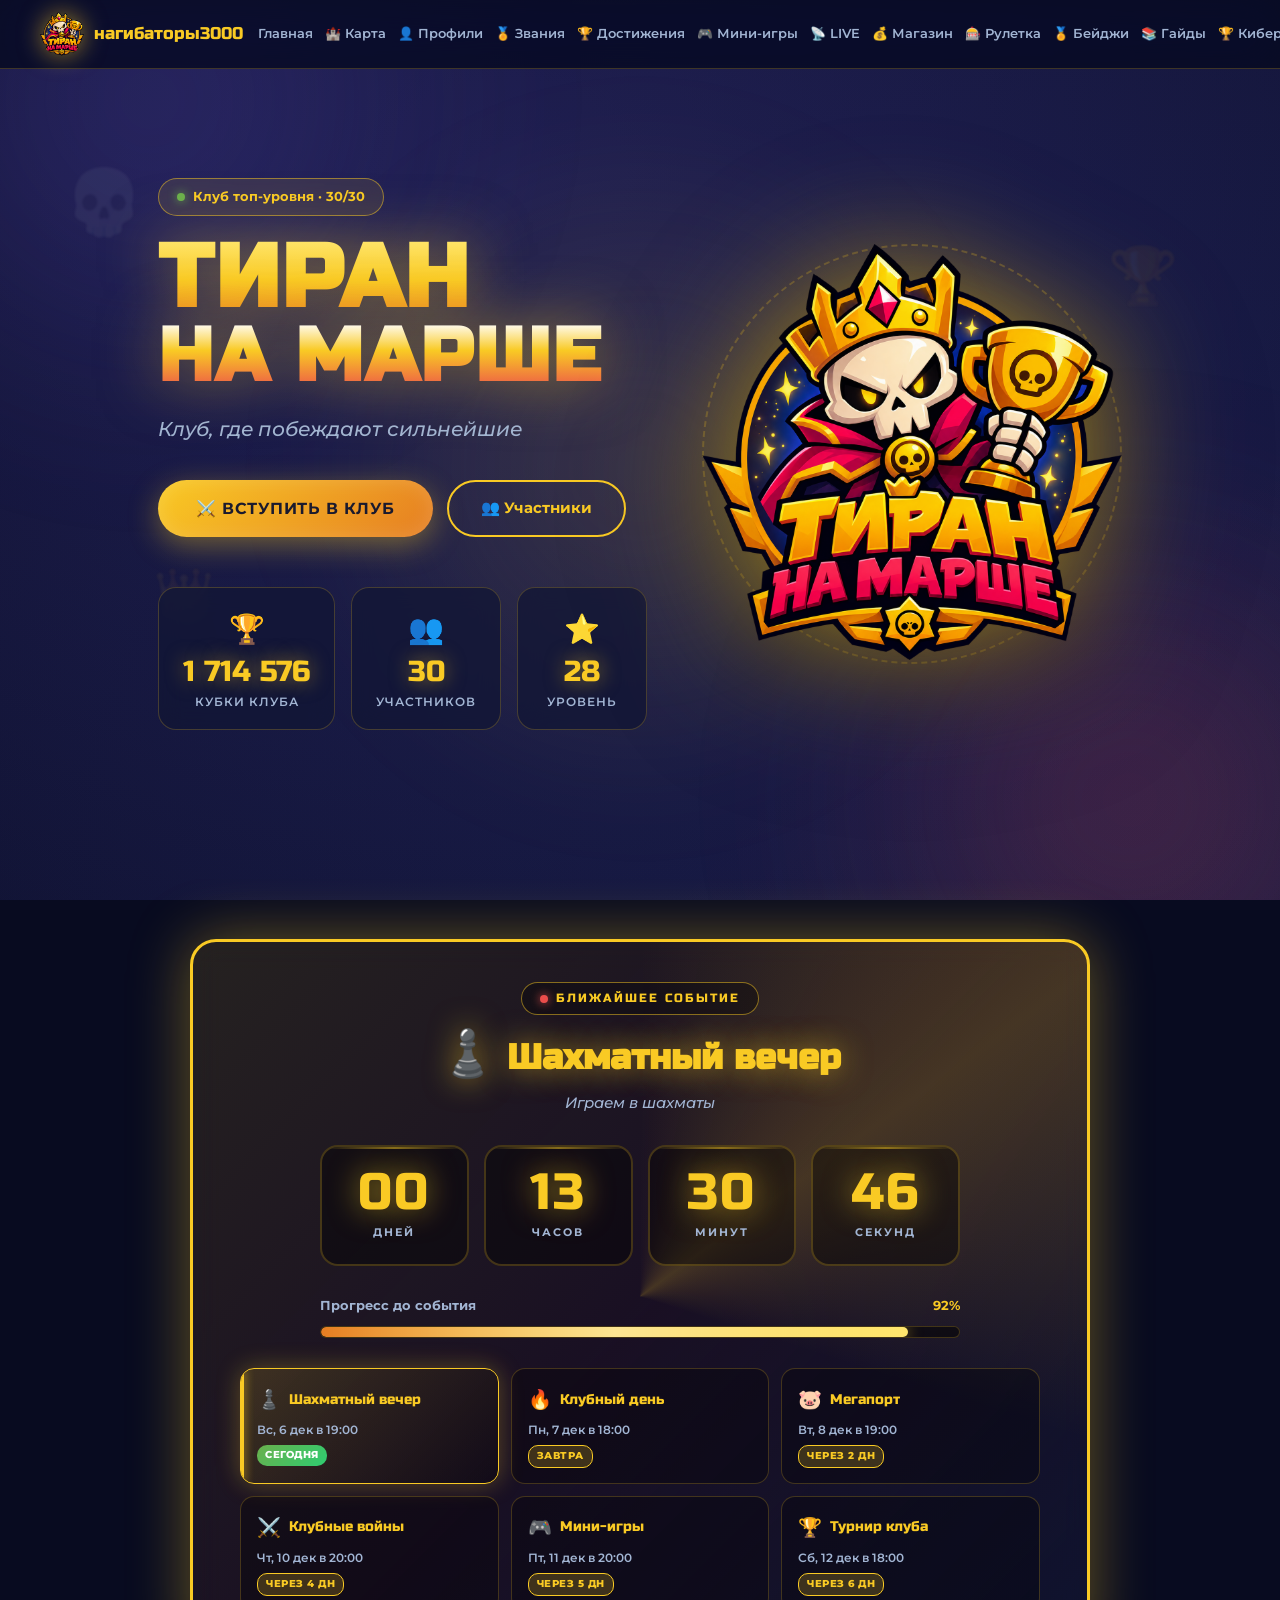
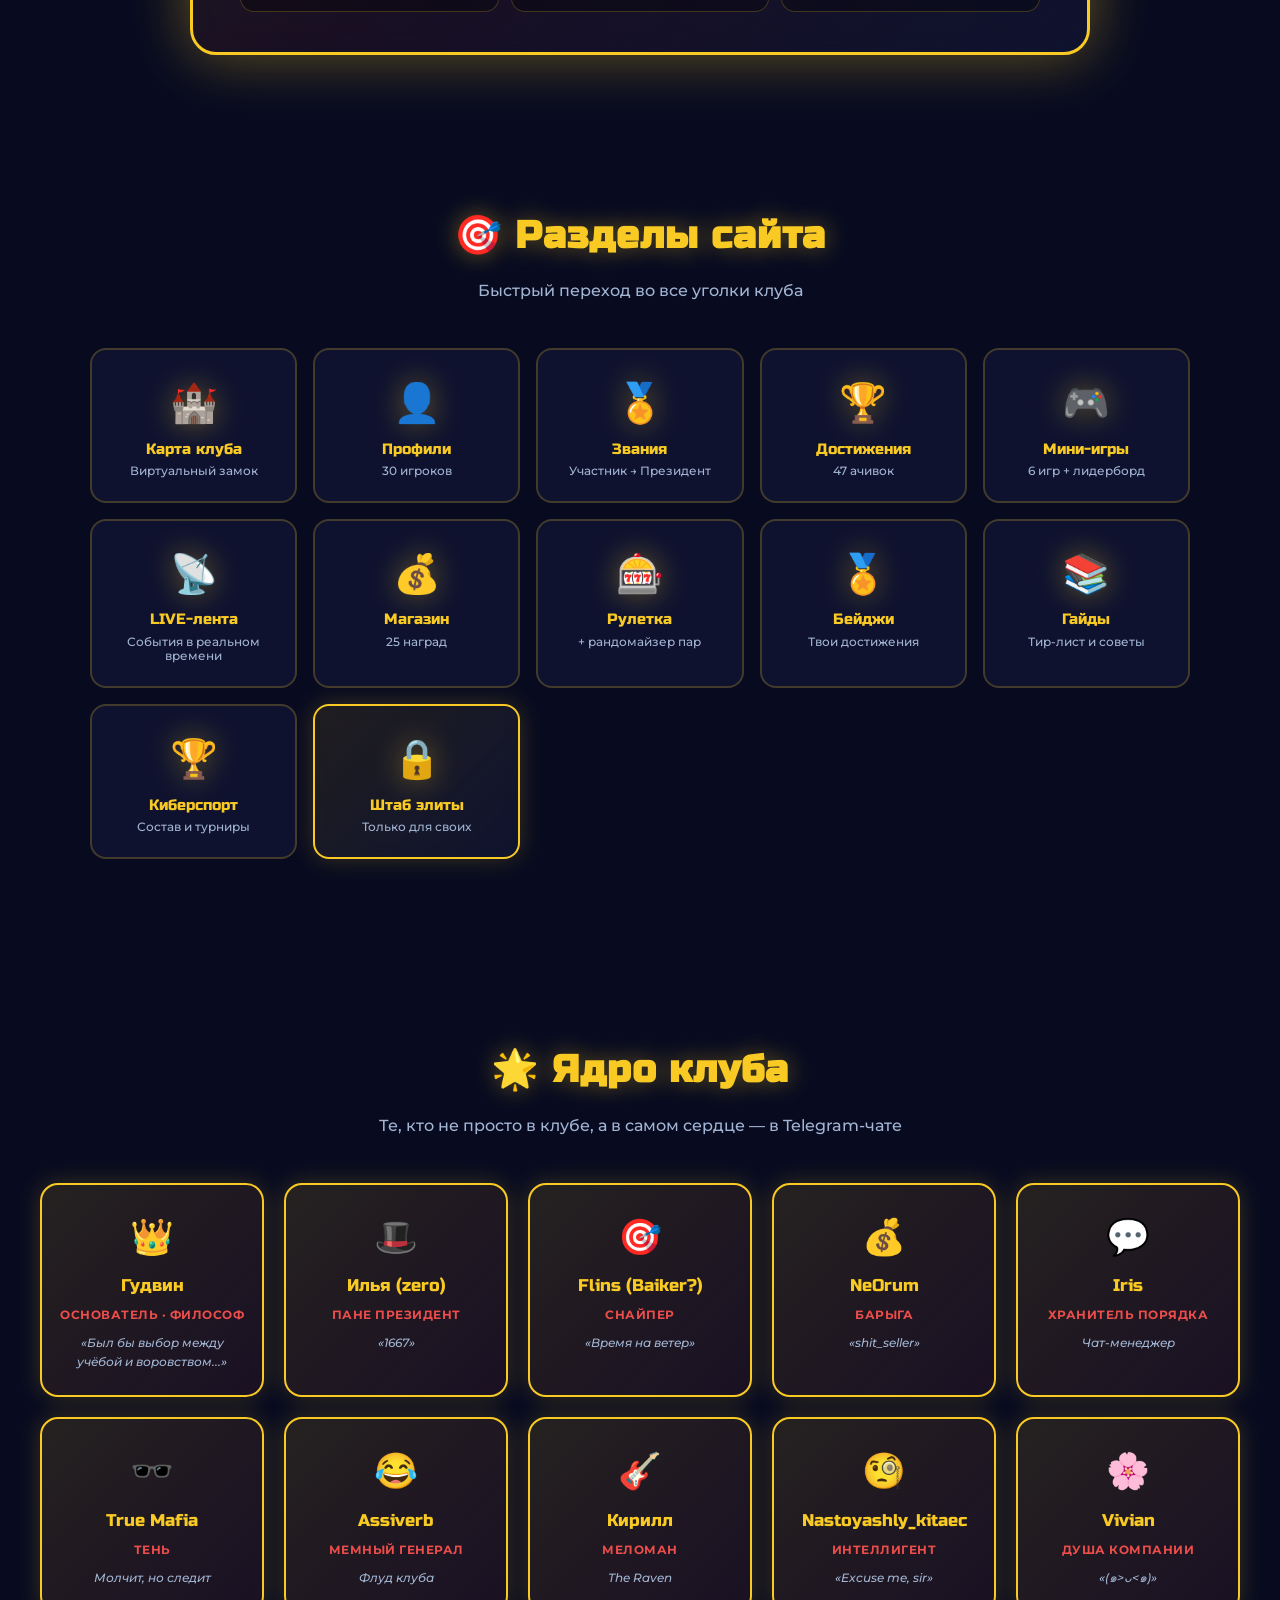
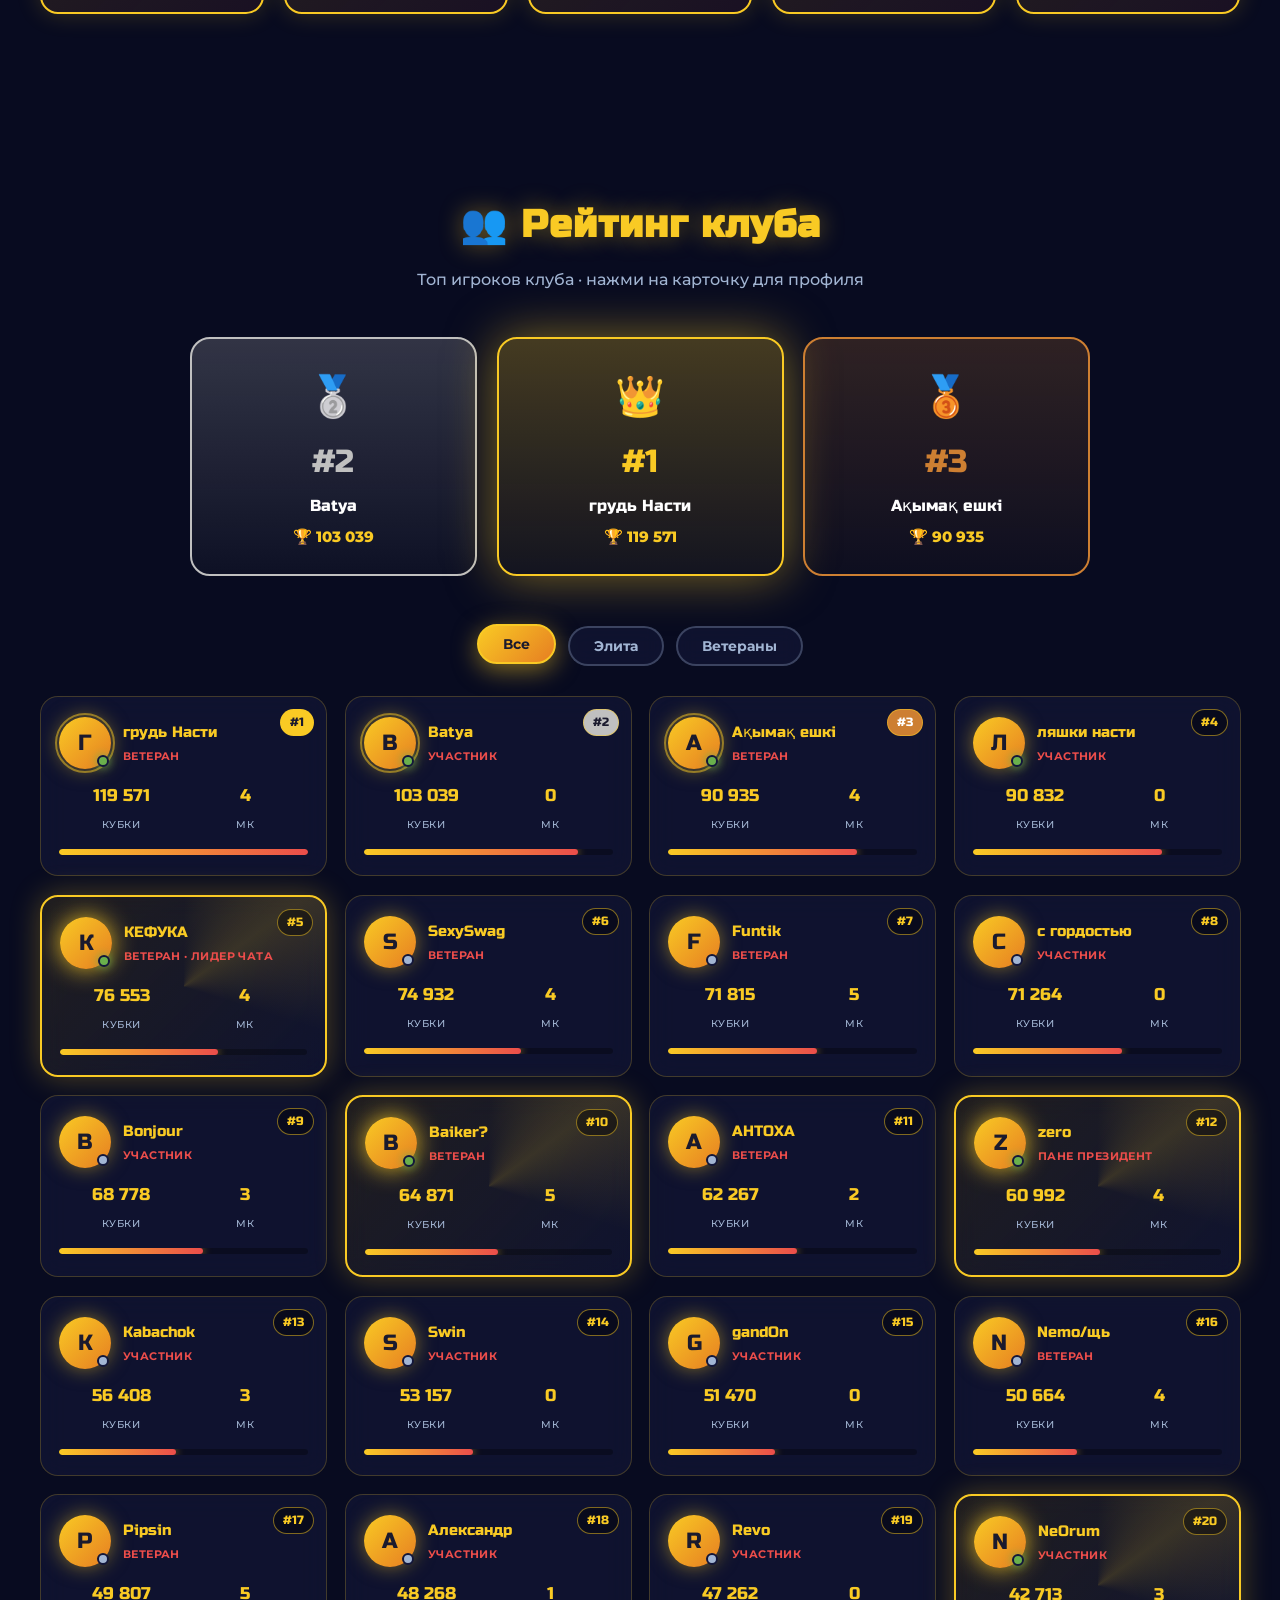
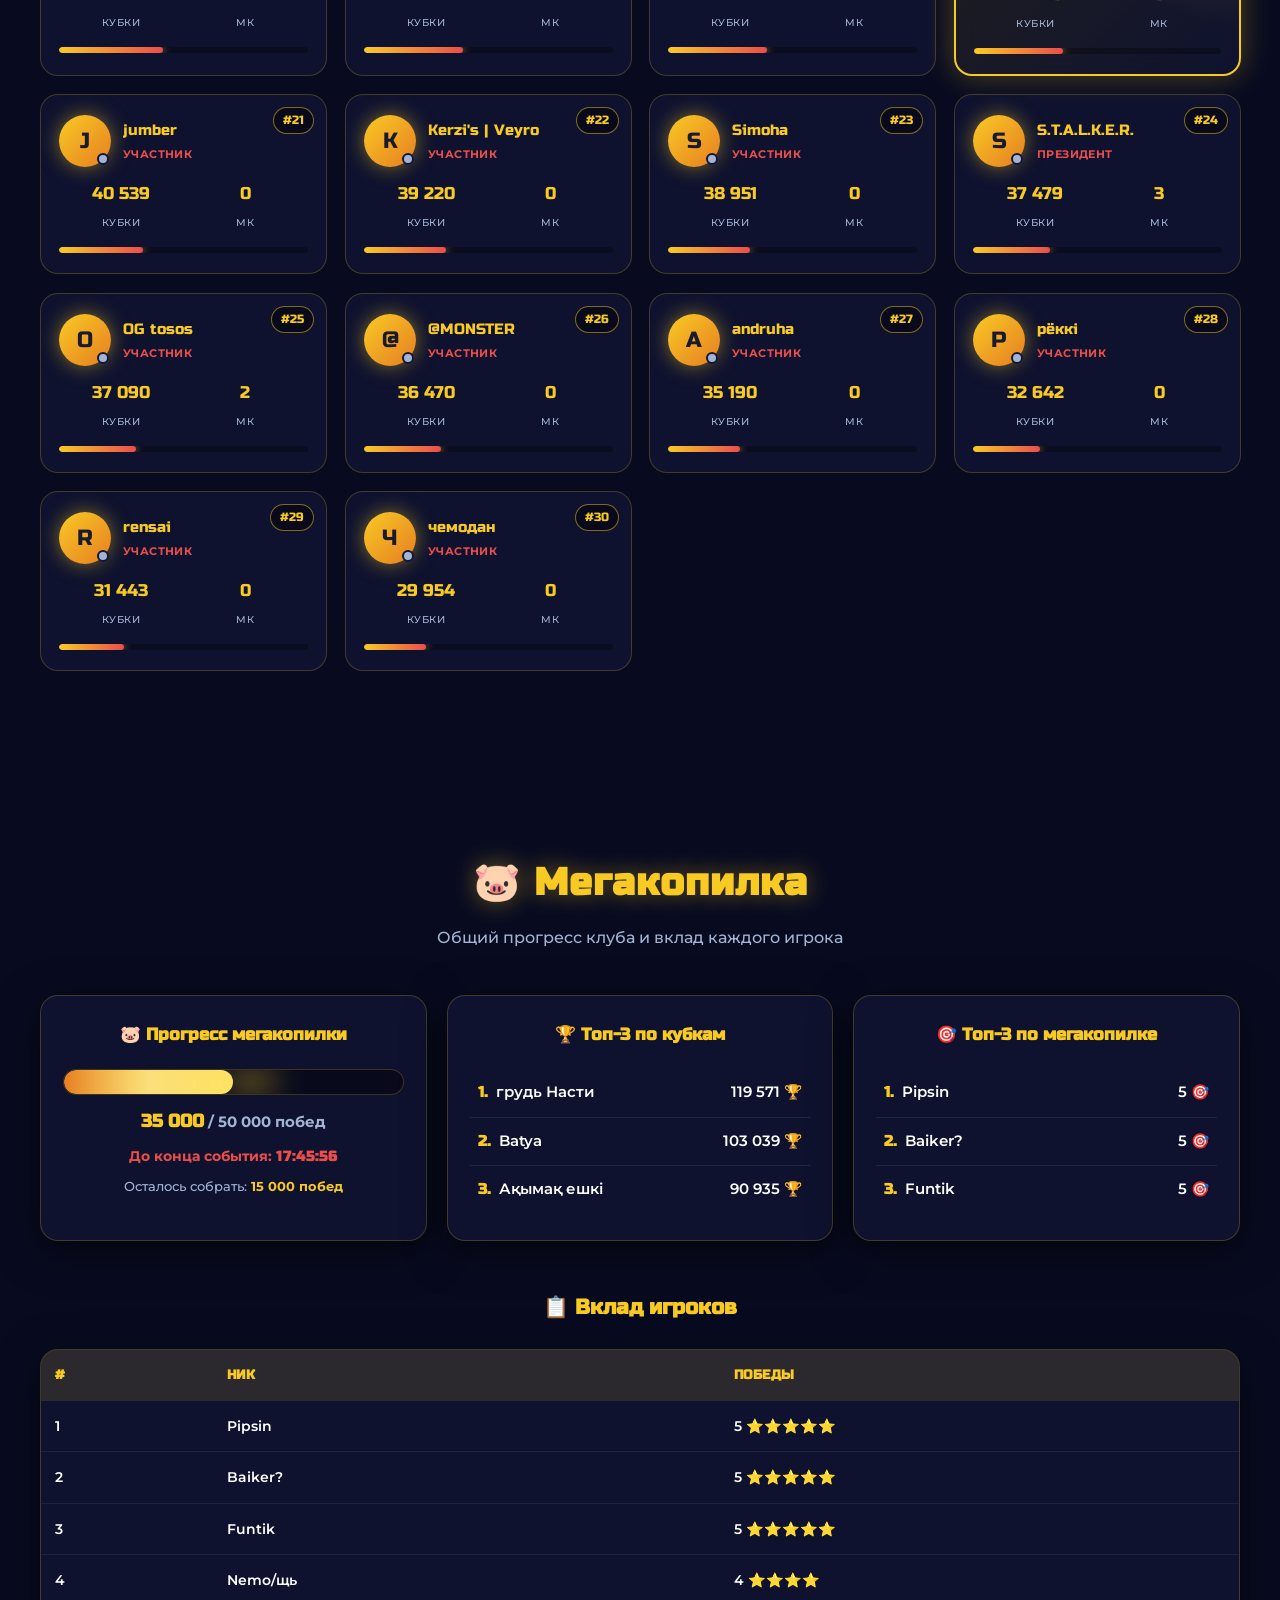
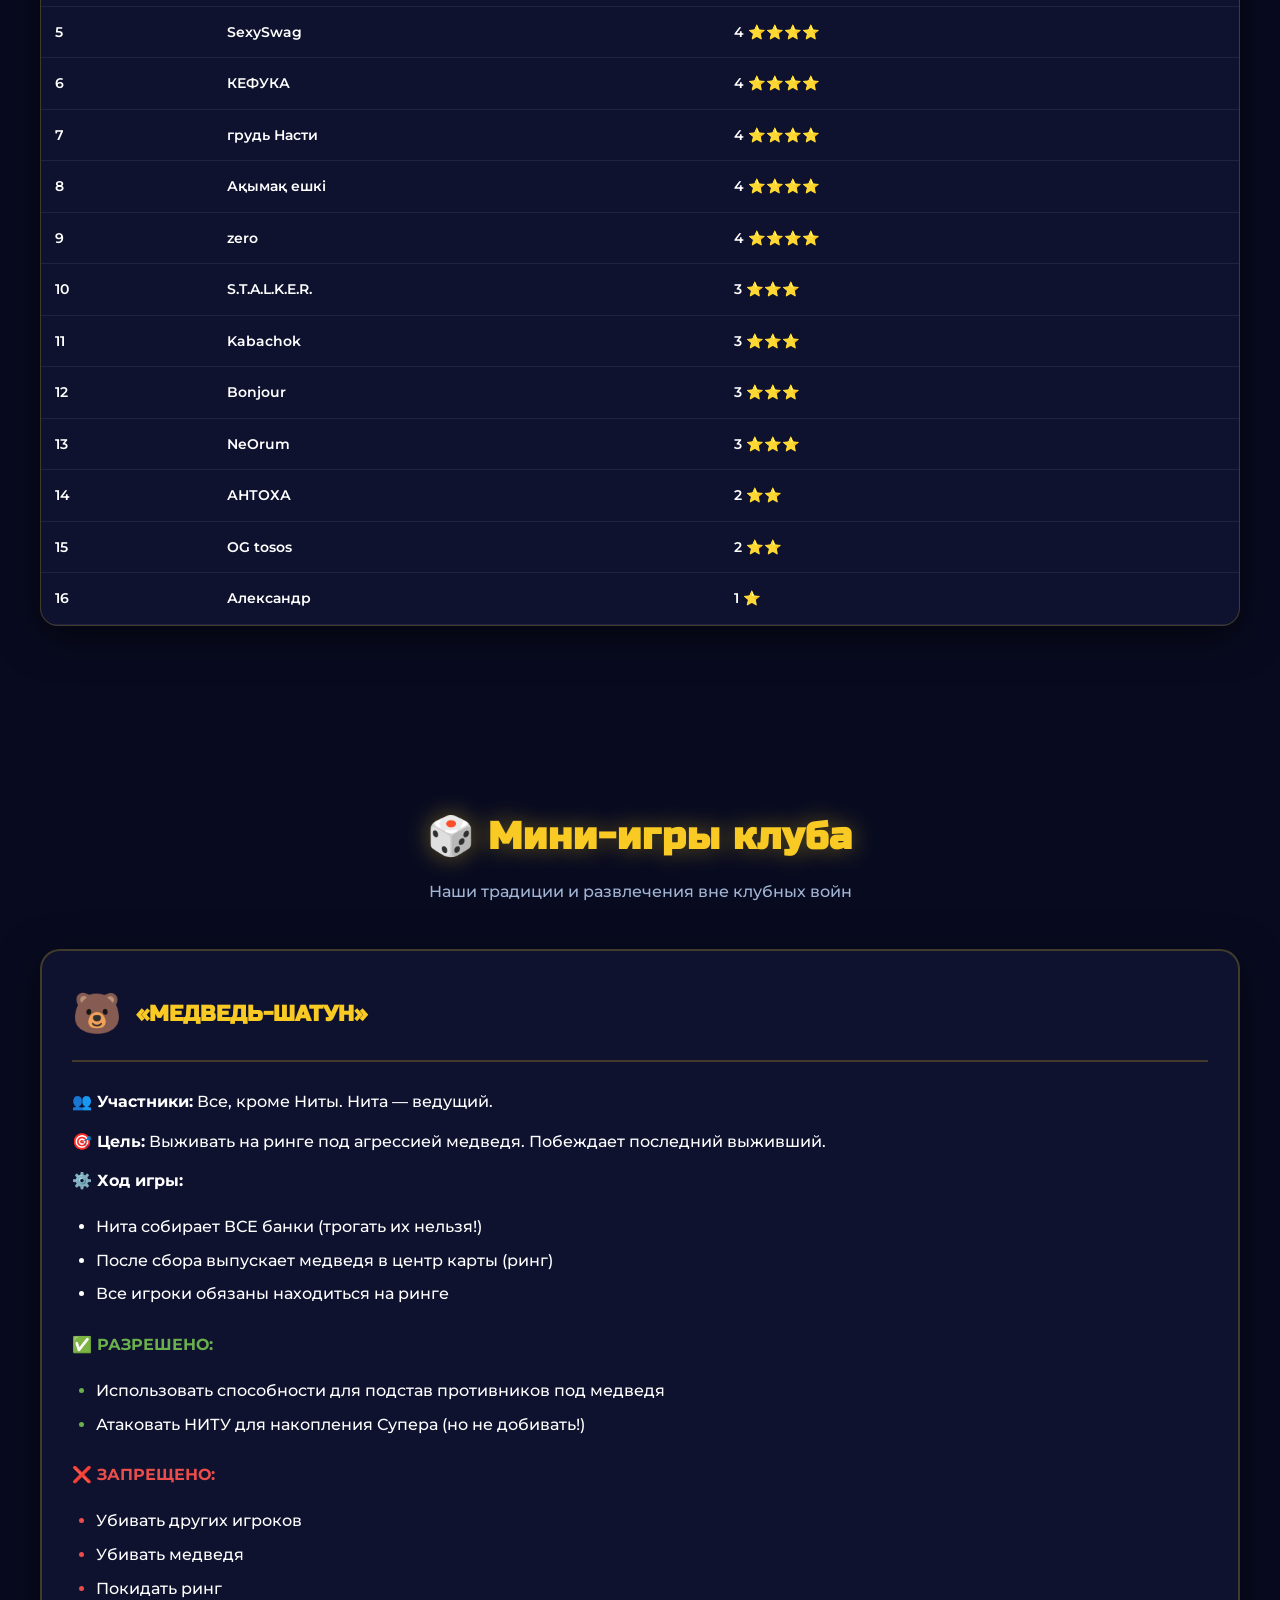
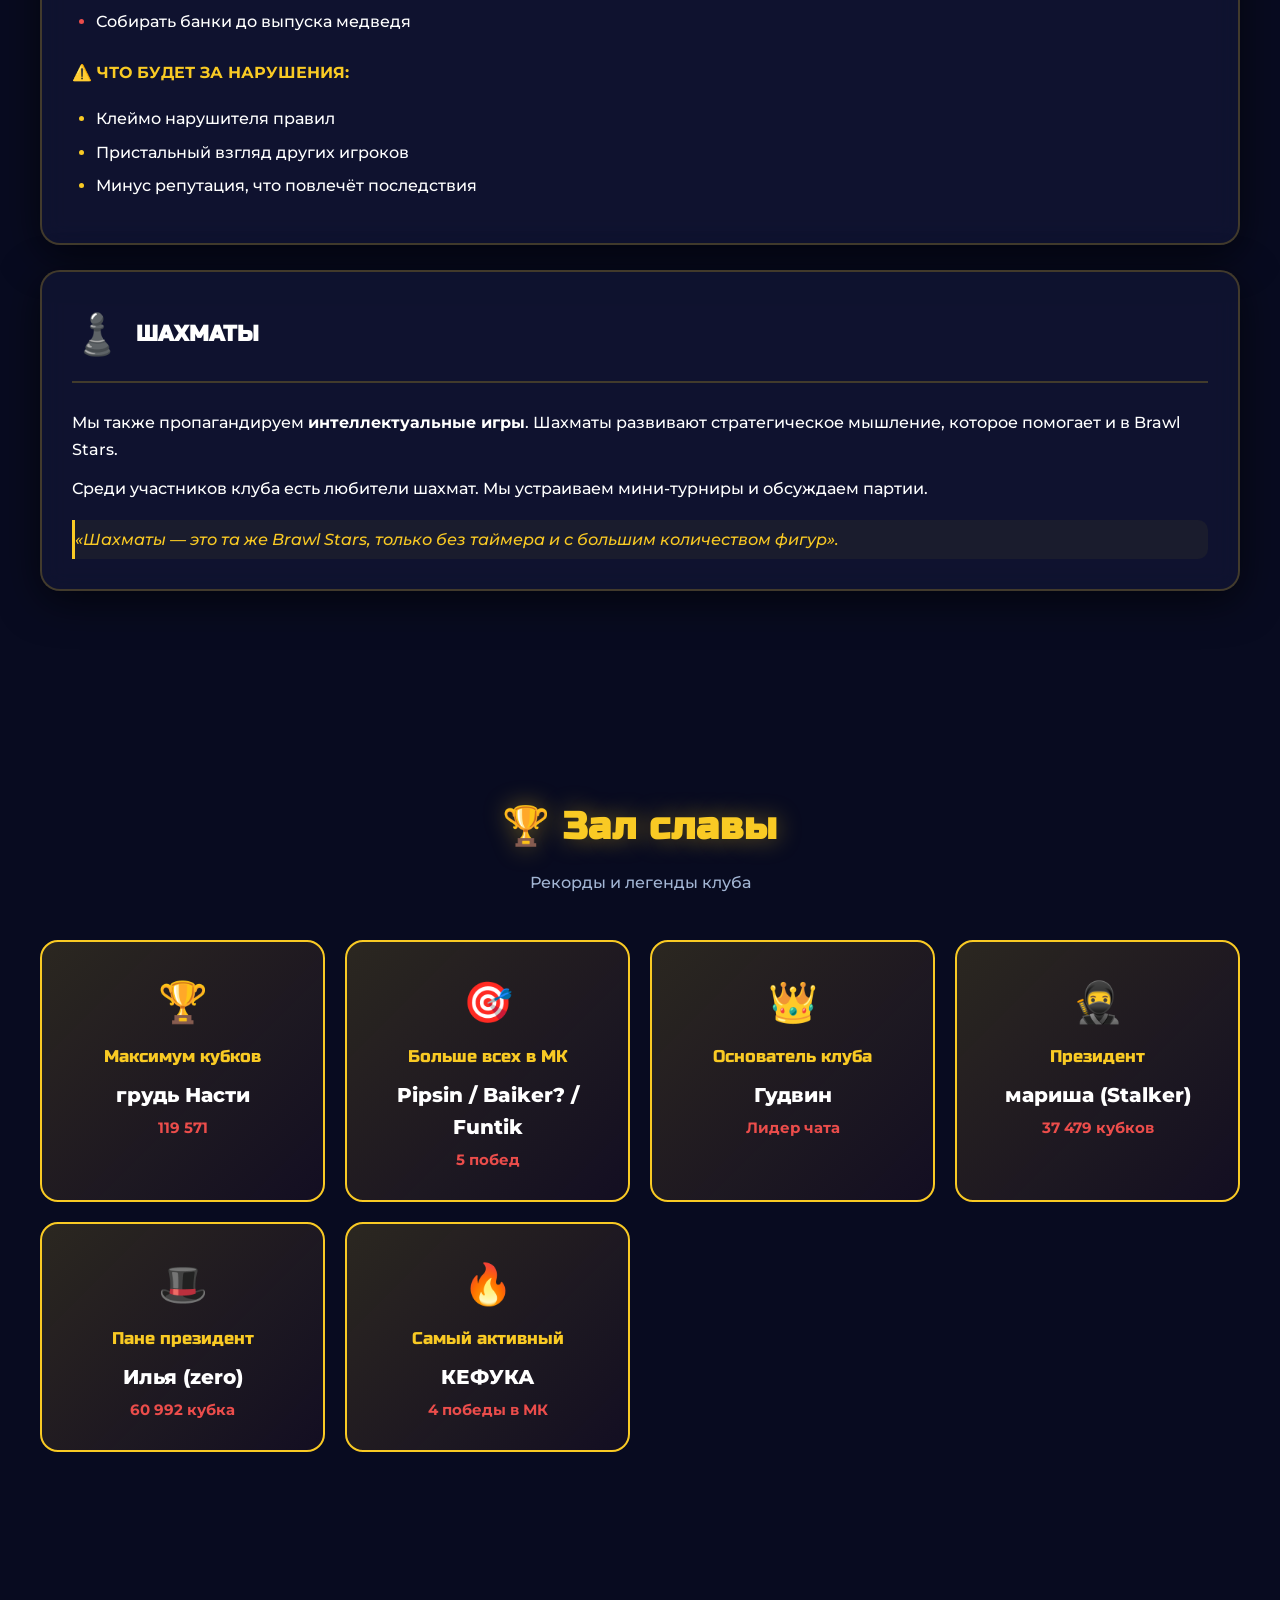
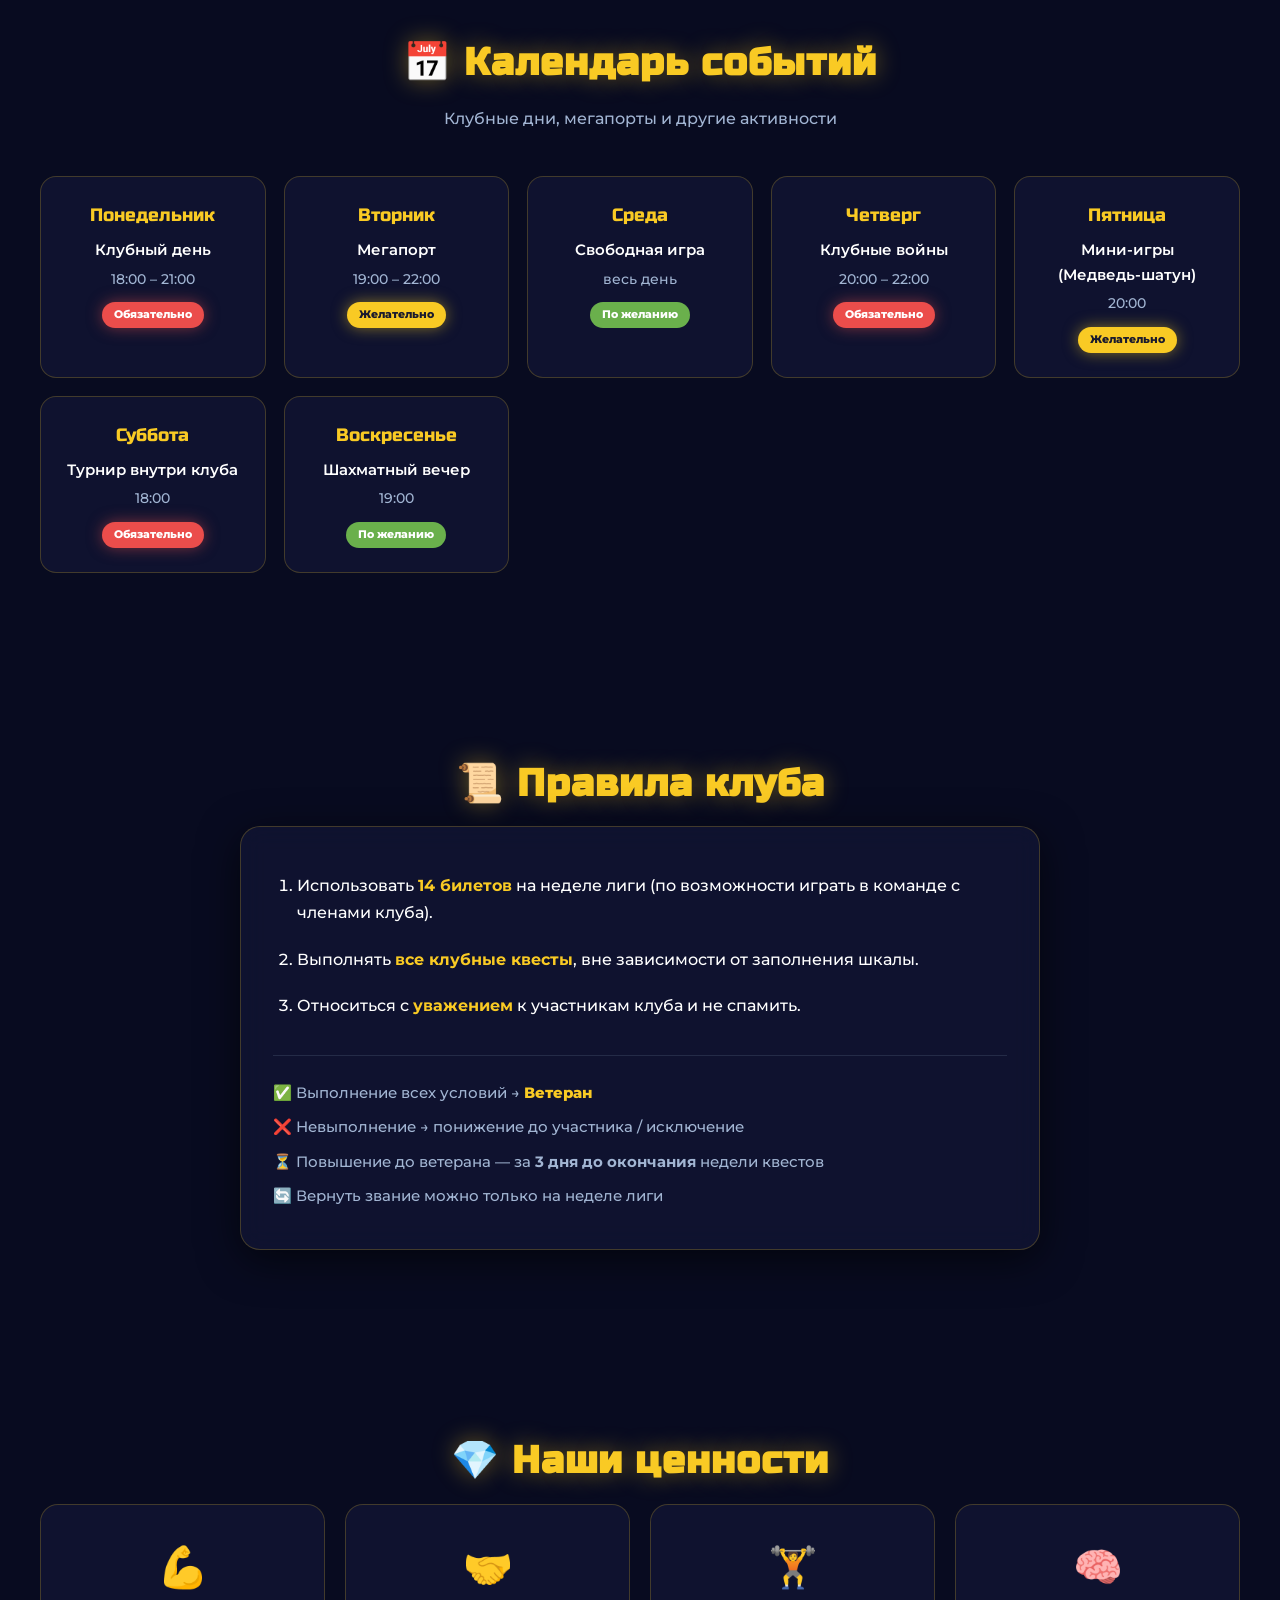
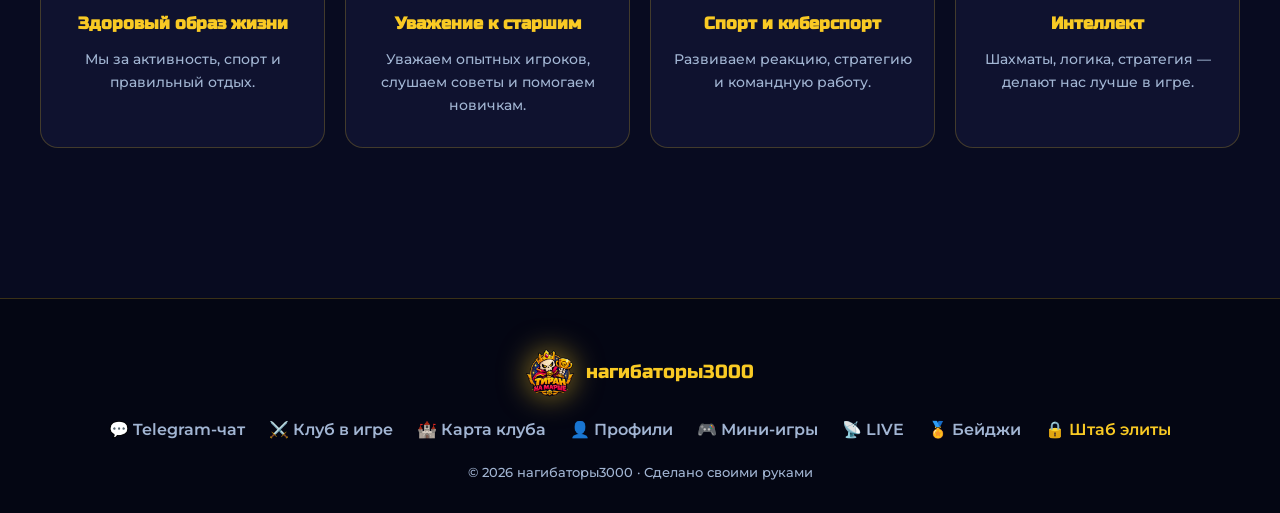
==== index.html @ 34bb6ddb "Initial commit: website for Brawl Stars club" ====
<!DOCTYPE html>
<html lang="ru" data-theme="dark">
<head>
    <meta charset="UTF-8">
    <meta name="viewport" content="width=device-width, initial-scale=1.0">
    <title>нагибаторы3000 — Клуб Brawl Stars</title>
    <link rel="preconnect" href="https://fonts.googleapis.com">
    <link rel="preconnect" href="https://fonts.gstatic.com" crossorigin>
    <link href="https://fonts.googleapis.com/css2?family=Russo+One&family=Montserrat:wght@400;500;600;700;800;900&display=swap" rel="stylesheet">
    <link rel="stylesheet" href="style.css">
    <link rel="stylesheet" href="sounds.css">
    <link rel="stylesheet" href="timer.css">
    <link rel="stylesheet" href="intro.css">
</head>
<body>

    <!-- ФОНОВЫЙ СЛОЙ -->
    <div class="bg-layer" aria-hidden="true">
        <div class="bg-gradient"></div>
        <div class="bg-particles" id="bg-particles"></div>
        <div class="bg-glow bg-glow-1"></div>
        <div class="bg-glow bg-glow-2"></div>
    </div>

    <!-- ШАПКА -->
    <header class="header" id="header">
        <div class="header-inner">
            <a href="index.html" class="logo">
                <img src="images/logo.png" alt="Логотип" class="logo-img">
                <span class="logo-text">нагибаторы3000</span>
            </a>
            <nav class="nav" id="nav">
                <a href="index.html" class="active">Главная</a>
                <a href="castle.html">🏰 Карта</a>
                <a href="profiles.html">👤 Профили</a>
                <a href="ranks.html">🏅 Звания</a>
                <a href="achievements.html">🏆 Достижения</a>
                <a href="minigames.html">🎮 Мини-игры</a>
                <a href="activity.html">📡 LIVE</a>
                <a href="shop.html">💰 Магазин</a>
                <a href="roulette.html">🎰 Рулетка</a>
                <a href="badges.html">🏅 Бейджи</a>
                <a href="guides.html">📚 Гайды</a>
                <a href="team.html">🏆 Киберспорт</a>
                <a href="core.html">🔒 Штаб</a>
            </nav>
            <div class="header-actions">
                <button class="theme-btn" id="theme-toggle" title="Сменить тему">🌙</button>
                <a href="https://t.me/+DL9_0ZsiBn0zZGE6" target="_blank" class="btn-tg">💬 Telegram</a>
                <button class="burger" id="burger" aria-label="Меню">
                    <span></span><span></span><span></span>
                </button>
            </div>
        </div>
    </header>

    <!-- ============ HERO ============ -->
    <section class="hero" id="hero">
        <div class="hero-decor" aria-hidden="true">
            <div class="hero-skull hero-skull-1">💀</div>
            <div class="hero-skull hero-skull-2">👑</div>
            <div class="hero-skull hero-skull-3">🏆</div>
            <div class="hero-shine"></div>
        </div>
        <div class="container hero-inner">
            <div class="hero-text" data-parallax="0.15">
                <div class="hero-badge">
                    <span class="badge-dot"></span>
                    Клуб топ-уровня · 30/30
                </div>
                <h1 class="hero-title">
                    <span class="title-line">ТИРАН</span>
                    <span class="title-line title-line-2">НА МАРШЕ</span>
                </h1>
                <p class="hero-slogan">Клуб, где побеждают сильнейшие</p>
                <div class="hero-buttons">
                    <a href="https://link.brawlstars.com/invite/band/ru?tag=208PC0929&token=e7pmspne" target="_blank" class="btn btn-hero">
                        <span class="btn-shimmer"></span>
                        <span class="btn-label">⚔️ ВСТУПИТЬ В КЛУБ</span>
                    </a>
                    <a href="#players" class="btn btn-ghost">👥 Участники</a>
                </div>
                <div class="hero-stats">
                    <div class="stat-card reveal-up">
                        <span class="stat-icon">🏆</span>
                        <span class="stat-value" data-count="1714576">0</span>
                        <span class="stat-label">Кубки клуба</span>
                    </div>
                    <div class="stat-card reveal-up">
                        <span class="stat-icon">👥</span>
                        <span class="stat-value" data-count="30">0</span>
                        <span class="stat-label">Участников</span>
                    </div>
                    <div class="stat-card reveal-up">
                        <span class="stat-icon">⭐</span>
                        <span class="stat-value" data-count="28">0</span>
                        <span class="stat-label">Уровень</span>
                    </div>
                </div>
            </div>
            <div class="hero-visual" data-parallax="-0.1">
                <div class="hero-character">
                    <div class="hero-character-glow"></div>
                    <img src="images/logo.png" alt="Тиран на марше" class="hero-character-img">
                    <div class="hero-character-ring"></div>
                </div>
            </div>
        </div>
    </section>

    <!-- ============ ТАЙМЕР ДО СОБЫТИЯ ============ -->
    <section class="event-timer-section" id="event-timer-container">
        <!-- Таймер загрузится автоматически через timer.js -->
    </section>

    <!-- ============ БЫСТРЫЕ ССЫЛКИ НА РАЗДЕЛЫ ============ -->
    <section class="section" id="quick-links">
        <div class="container">
            <h2 class="section-title reveal-up">🎯 Разделы сайта</h2>
            <p class="section-sub reveal-up">Быстрый переход во все уголки клуба</p>
            <div class="quick-links-grid reveal-up">

                <a href="castle.html" class="quick-link-card">
                    <span class="quick-link-icon">🏰</span>
                    <span class="quick-link-name">Карта клуба</span>
                    <span class="quick-link-desc">Виртуальный замок</span>
                </a>

                <a href="profiles.html" class="quick-link-card">
                    <span class="quick-link-icon">👤</span>
                    <span class="quick-link-name">Профили</span>
                    <span class="quick-link-desc">30 игроков</span>
                </a>

                <a href="ranks.html" class="quick-link-card">
                    <span class="quick-link-icon">🏅</span>
                    <span class="quick-link-name">Звания</span>
                    <span class="quick-link-desc">Участник → Президент</span>
                </a>

                <a href="achievements.html" class="quick-link-card">
                    <span class="quick-link-icon">🏆</span>
                    <span class="quick-link-name">Достижения</span>
                    <span class="quick-link-desc">47 ачивок</span>
                </a>

                <a href="minigames.html" class="quick-link-card">
                    <span class="quick-link-icon">🎮</span>
                    <span class="quick-link-name">Мини-игры</span>
                    <span class="quick-link-desc">6 игр + лидерборд</span>
                </a>

                <a href="activity.html" class="quick-link-card">
                    <span class="quick-link-icon">📡</span>
                    <span class="quick-link-name">LIVE-лента</span>
                    <span class="quick-link-desc">События в реальном времени</span>
                </a>

                <a href="shop.html" class="quick-link-card">
                    <span class="quick-link-icon">💰</span>
                    <span class="quick-link-name">Магазин</span>
                    <span class="quick-link-desc">25 наград</span>
                </a>

                <a href="roulette.html" class="quick-link-card">
                    <span class="quick-link-icon">🎰</span>
                    <span class="quick-link-name">Рулетка</span>
                    <span class="quick-link-desc">+ рандомайзер пар</span>
                </a>

                <a href="badges.html" class="quick-link-card">
                    <span class="quick-link-icon">🏅</span>
                    <span class="quick-link-name">Бейджи</span>
                    <span class="quick-link-desc">Твои достижения</span>
                </a>

                <a href="guides.html" class="quick-link-card">
                    <span class="quick-link-icon">📚</span>
                    <span class="quick-link-name">Гайды</span>
                    <span class="quick-link-desc">Тир-лист и советы</span>
                </a>

                <a href="team.html" class="quick-link-card">
                    <span class="quick-link-icon">🏆</span>
                    <span class="quick-link-name">Киберспорт</span>
                    <span class="quick-link-desc">Состав и турниры</span>
                </a>

                <a href="core.html" class="quick-link-card elite-link">
                    <span class="quick-link-icon">🔒</span>
                    <span class="quick-link-name">Штаб элиты</span>
                    <span class="quick-link-desc">Только для своих</span>
                </a>

            </div>
        </div>
    </section>

    <!-- ============ ЭЛИТА ============ -->
    <section class="section" id="elite">
        <div class="container">
            <h2 class="section-title reveal-up">🌟 Ядро клуба</h2>
            <p class="section-sub reveal-up">Те, кто не просто в клубе, а в самом сердце — в Telegram-чате</p>
            <div class="elite-grid stagger" id="elite-grid"></div>
        </div>
    </section>

    <!-- ============ РЕЙТИНГ / КАРТОЧКИ ИГРОКОВ ============ -->
    <section class="section" id="players">
        <div class="container">
            <h2 class="section-title reveal-up">👥 Рейтинг клуба</h2>
            <p class="section-sub reveal-up">Топ игроков клуба · нажми на карточку для профиля</p>

            <div class="podium" id="podium"></div>

            <div class="filters reveal-up">
                <button class="filter-btn active" data-filter="all">Все</button>
                <button class="filter-btn" data-filter="elite">Элита</button>
                <button class="filter-btn" data-filter="veteran">Ветераны</button>
            </div>

            <div class="player-cards stagger" id="player-cards"></div>
        </div>
    </section>

    <!-- ============ МЕГАКОПИЛКА ============ -->
    <section class="section" id="megapig">
        <div class="container">
            <h2 class="section-title reveal-up">🐷 Мегакопилка</h2>
            <p class="section-sub reveal-up">Общий прогресс клуба и вклад каждого игрока</p>

            <div class="stats-dashboard">
                <div class="panel megapig-panel reveal-up">
                    <h3>🐷 Прогресс мегакопилки</h3>
                    <div class="progress">
                        <div class="progress-fill" data-progress="70"></div>
                        <div class="progress-glow"></div>
                    </div>
                    <p class="progress-text"><strong>35 000</strong> / 50 000 побед</p>
                    <p class="timer-text">До конца события: <span id="megapig-timer">17:46:00</span></p>
                    <p class="progress-hint">Осталось собрать: <strong>15 000 побед</strong></p>
                </div>

                <div class="panel reveal-up">
                    <h3>🏆 Топ-3 по кубкам</h3>
                    <ol class="top-list" id="top-trophies"></ol>
                </div>
                <div class="panel reveal-up">
                    <h3>🎯 Топ-3 по мегакопилке</h3>
                    <ol class="top-list" id="top-merport"></ol>
                </div>
            </div>

            <h3 class="sub-title reveal-up">📋 Вклад игроков</h3>
            <div class="table-wrap reveal-up">
                <table class="megapig-table">
                    <thead><tr><th>#</th><th>Ник</th><th>Победы</th></tr></thead>
                    <tbody id="megapig-tbody"></tbody>
                </table>
            </div>
        </div>
    </section>

    <!-- ============ МИНИ-ИГРЫ ============ -->
    <section class="section" id="minigames">
        <div class="container">
            <h2 class="section-title reveal-up">🎲 Мини-игры клуба</h2>
            <p class="section-sub reveal-up">Наши традиции и развлечения вне клубных войн</p>

            <div class="minigame-card reveal-up">
                <div class="minigame-header">
                    <span class="minigame-icon">🐻</span>
                    <h3>«МЕДВЕДЬ-ШАТУН»</h3>
                </div>
                <div class="minigame-body">
                    <p><strong>👥 Участники:</strong> Все, кроме Ниты. Нита — ведущий.</p>
                    <p><strong>🎯 Цель:</strong> Выживать на ринге под агрессией медведя. Побеждает последний выживший.</p>
                    <p><strong>⚙️ Ход игры:</strong></p>
                    <ul>
                        <li>Нита собирает ВСЕ банки (трогать их нельзя!)</li>
                        <li>После сбора выпускает медведя в центр карты (ринг)</li>
                        <li>Все игроки обязаны находиться на ринге</li>
                    </ul>
                    <p class="ok-title">✅ РАЗРЕШЕНО:</p>
                    <ul class="ok-list">
                        <li>Использовать способности для подстав противников под медведя</li>
                        <li>Атаковать НИТУ для накопления Супера (но не добивать!)</li>
                    </ul>
                    <p class="no-title">❌ ЗАПРЕЩЕНО:</p>
                    <ul class="no-list">
                        <li>Убивать других игроков</li>
                        <li>Убивать медведя</li>
                        <li>Покидать ринг</li>
                        <li>Собирать банки до выпуска медведя</li>
                    </ul>
                    <p class="warn-title">⚠️ ЧТО БУДЕТ ЗА НАРУШЕНИЯ:</p>
                    <ul class="warn-list">
                        <li>Клеймо нарушителя правил</li>
                        <li>Пристальный взгляд других игроков</li>
                        <li>Минус репутация, что повлечёт последствия</li>
                    </ul>
                </div>
            </div>

            <div class="minigame-card chess-card reveal-up">
                <div class="minigame-header">
                    <span class="minigame-icon">♟️</span>
                    <h3>ШАХМАТЫ</h3>
                </div>
                <div class="minigame-body">
                    <p>Мы также пропагандируем <strong>интеллектуальные игры</strong>. Шахматы развивают стратегическое мышление, которое помогает и в Brawl Stars.</p>
                    <p>Среди участников клуба есть любители шахмат. Мы устраиваем мини-турниры и обсуждаем партии.</p>
                    <p class="quote-line">«Шахматы — это та же Brawl Stars, только без таймера и с большим количеством фигур».</p>
                </div>
            </div>
        </div>
    </section>

    <!-- ============ ЗАЛ СЛАВЫ ============ -->
    <section class="section" id="hall">
        <div class="container">
            <h2 class="section-title reveal-up">🏆 Зал славы</h2>
            <p class="section-sub reveal-up">Рекорды и легенды клуба</p>
            <div class="hall-grid stagger" id="hall-grid"></div>
        </div>
    </section>

    <!-- ============ КАЛЕНДАРЬ ============ -->
    <section class="section" id="calendar">
        <div class="container">
            <h2 class="section-title reveal-up">📅 Календарь событий</h2>
            <p class="section-sub reveal-up">Клубные дни, мегапорты и другие активности</p>
            <div class="calendar-grid stagger" id="calendar-grid"></div>
        </div>
    </section>

    <!-- ============ ПРАВИЛА ============ -->
    <section class="section" id="rules">
        <div class="container">
            <h2 class="section-title reveal-up">📜 Правила клуба</h2>
            <div class="rules-panel reveal-up">
                <ol class="rules-list">
                    <li>Использовать <strong>14 билетов</strong> на неделе лиги (по возможности играть в команде с членами клуба).</li>
                    <li>Выполнять <strong>все клубные квесты</strong>, вне зависимости от заполнения шкалы.</li>
                    <li>Относиться с <strong>уважением</strong> к участникам клуба и не спамить.</li>
                </ol>
                <div class="rules-note">
                    <p>✅ Выполнение всех условий → <span class="gold">Ветеран</span></p>
                    <p>❌ Невыполнение → понижение до участника / исключение</p>
                    <p>⏳ Повышение до ветерана — за <strong>3 дня до окончания</strong> недели квестов</p>
                    <p>🔄 Вернуть звание можно только на неделе лиги</p>
                </div>
            </div>
        </div>
    </section>

    <!-- ============ ЦЕННОСТИ ============ -->
    <section class="section" id="about">
        <div class="container">
            <h2 class="section-title reveal-up">💎 Наши ценности</h2>
            <div class="values-grid stagger">
                <div class="value-card">
                    <span class="value-icon">💪</span>
                    <h4>Здоровый образ жизни</h4>
                    <p>Мы за активность, спорт и правильный отдых.</p>
                </div>
                <div class="value-card">
                    <span class="value-icon">🤝</span>
                    <h4>Уважение к старшим</h4>
                    <p>Уважаем опытных игроков, слушаем советы и помогаем новичкам.</p>
                </div>
                <div class="value-card">
                    <span class="value-icon">🏋️</span>
                    <h4>Спорт и киберспорт</h4>
                    <p>Развиваем реакцию, стратегию и командную работу.</p>
                </div>
                <div class="value-card">
                    <span class="value-icon">🧠</span>
                    <h4>Интеллект</h4>
                    <p>Шахматы, логика, стратегия — делают нас лучше в игре.</p>
                </div>
            </div>
        </div>
    </section>

    <footer class="footer">
        <div class="container footer-inner">
            <div class="footer-logo">
                <img src="images/logo.png" alt="Логотип">
                <span>нагибаторы3000</span>
            </div>
            <div class="footer-links">
                <a href="https://t.me/+DL9_0ZsiBn0zZGE6" target="_blank">💬 Telegram-чат</a>
                <a href="https://link.brawlstars.com/invite/band/ru?tag=208PC0929" target="_blank">⚔️ Клуб в игре</a>
                <a href="castle.html">🏰 Карта клуба</a>
                <a href="profiles.html">👤 Профили</a>
                <a href="minigames.html">🎮 Мини-игры</a>
                <a href="activity.html">📡 LIVE</a>
                <a href="badges.html">🏅 Бейджи</a>
                <a href="core.html" class="core-link">🔒 Штаб элиты</a>
            </div>
            <p class="footer-copy">© 2026 нагибаторы3000 · Сделано своими руками</p>
        </div>
    </footer>

    <div class="modal" id="profile-modal">
        <div class="modal-content">
            <button class="modal-close" id="modal-close">✕</button>
            <div id="modal-body"></div>
        </div>
    </div>

    <!-- СКРИПТЫ -->
    <script src="script.js"></script>
    <script src="sounds.js"></script>
    <script src="timer.js"></script>
    <script src="intro.js"></script>
</body>
</html>
---- style.css ----
/* ==================== ПЕРЕМЕННЫЕ ==================== */
:root,
[data-theme="dark"] {
    --bg: #080b20;
    --bg-2: #10163a;
    --bg-3: #1a1a4a;
    --card: rgba(18, 22, 52, 0.75);
    --card-solid: #12163a;
    --gold: #f9ca24;
    --gold-dark: #e67e22;
    --gold-light: #ffe66d;
    --pink: #eb4d4b;
    --purple: #6c5ce7;
    --violet: #a29bfe;
    --green: #6ab04c;
    --text: #ffffff;
    --text-dim: #a2b5d3;
    --border: rgba(249, 202, 36, 0.22);
    --border-strong: rgba(249, 202, 36, 0.5);
    --shadow: 0 10px 40px rgba(0, 0, 0, 0.6);
    --glow-gold: 0 0 40px rgba(249, 202, 36, 0.55);
    --glow-pink: 0 0 40px rgba(235, 77, 75, 0.45);
    --overlay: rgba(8, 11, 32, 0.85);
}

[data-theme="light"] {
    --bg: #eef2f8;
    --bg-2: #dde5f0;
    --bg-3: #cdd8e8;
    --card: rgba(255, 255, 255, 0.9);
    --card-solid: #ffffff;
    --gold: #d4a017;
    --gold-dark: #b8860b;
    --gold-light: #f0c040;
    --pink: #d63031;
    --purple: #6c5ce7;
    --violet: #8e7cf0;
    --green: #00b894;
    --text: #1a1a2e;
    --text-dim: #4a5568;
    --border: rgba(212, 160, 23, 0.35);
    --border-strong: rgba(212, 160, 23, 0.6);
    --shadow: 0 10px 40px rgba(0, 0, 0, 0.12);
    --glow-gold: 0 0 30px rgba(212, 160, 23, 0.35);
    --glow-pink: 0 0 30px rgba(214, 48, 49, 0.3);
    --overlay: rgba(238, 242, 248, 0.9);
}

* { margin: 0; padding: 0; box-sizing: border-box; }
html { scroll-behavior: smooth; }

body {
    font-family: 'Montserrat', sans-serif;
    background: var(--bg);
    color: var(--text);
    line-height: 1.6;
    min-height: 100vh;
    overflow-x: hidden;
    font-weight: 500;
    transition: background 0.4s, color 0.4s;
    position: relative;
}

.container { max-width: 1240px; margin: 0 auto; padding: 0 20px; position: relative; z-index: 2; }

/* ==================== ФОНОВЫЙ СЛОЙ ==================== */
.bg-layer {
    position: fixed; inset: 0;
    z-index: 0; pointer-events: none;
    overflow: hidden;
}
.bg-gradient {
    position: absolute; inset: 0;
    background:
        radial-gradient(ellipse at 20% 10%, rgba(108, 92, 231, 0.22), transparent 55%),
        radial-gradient(ellipse at 80% 80%, rgba(235, 77, 75, 0.12), transparent 55%),
        radial-gradient(ellipse at 50% 50%, var(--bg-2), var(--bg));
    background-size: 200% 200%;
    animation: gradientShift 20s ease infinite;
}
@keyframes gradientShift {
    0%, 100% { background-position: 0% 50%; }
    50% { background-position: 100% 50%; }
}
.bg-glow {
    position: absolute;
    width: 600px; height: 600px;
    border-radius: 50%;
    filter: blur(120px);
    opacity: 0.3;
    will-change: transform;
}
.bg-glow-1 {
    top: -200px; left: -150px;
    background: radial-gradient(circle, var(--purple), transparent 70%);
    animation: floatGlow 18s ease-in-out infinite;
}
.bg-glow-2 {
    bottom: -200px; right: -150px;
    background: radial-gradient(circle, var(--pink), transparent 70%);
    animation: floatGlow 22s ease-in-out infinite reverse;
}
@keyframes floatGlow {
    0%, 100% { transform: translate(0, 0) scale(1); }
    50% { transform: translate(80px, -60px) scale(1.15); }
}
.bg-particles { position: absolute; inset: 0; }
.particle {
    position: absolute;
    width: 3px; height: 3px;
    background: var(--gold);
    border-radius: 50%;
    opacity: 0.6;
    box-shadow: 0 0 8px var(--gold), 0 0 16px rgba(249, 202, 36, 0.4);
    animation: particleFloat linear infinite;
    will-change: transform, opacity;
}
@keyframes particleFloat {
    0%   { transform: translate3d(0, 100vh, 0); opacity: 0; }
    10%  { opacity: 0.7; }
    90%  { opacity: 0.7; }
    100% { transform: translate3d(40px, -20px, 0); opacity: 0; }
}

/* ==================== ШАПКА ==================== */
.header {
    position: sticky; top: 0; z-index: 1000;
    background: var(--overlay);
    backdrop-filter: blur(20px) saturate(180%);
    -webkit-backdrop-filter: blur(20px) saturate(180%);
    border-bottom: 1px solid var(--border);
    transition: all 0.3s;
}
.header.scrolled {
    background: var(--overlay);
    box-shadow: 0 4px 30px rgba(0, 0, 0, 0.4);
    border-bottom-color: var(--border-strong);
}
.header-inner {
    max-width: 1240px; margin: 0 auto;
    padding: 12px 20px;
    display: flex; align-items: center; justify-content: space-between; gap: 15px;
}
.logo {
    display: flex; align-items: center; gap: 10px;
    text-decoration: none; color: var(--gold);
    font-family: 'Russo One', sans-serif;
    font-size: 1.05rem; white-space: nowrap;
    transition: transform 0.3s;
}
.logo:hover { transform: scale(1.03); }
.logo-img {
    width: 44px; height: 44px; border-radius: 50%;
    object-fit: cover;
    filter: drop-shadow(0 0 12px rgba(249, 202, 36, 0.6));
    animation: logoPulse 3s ease-in-out infinite;
}
@keyframes logoPulse {
    0%, 100% { filter: drop-shadow(0 0 12px rgba(249, 202, 36, 0.6)); }
    50% { filter: drop-shadow(0 0 20px rgba(249, 202, 36, 0.9)); }
}
.nav { display: flex; gap: 18px; }
.nav a {
    color: var(--text-dim); text-decoration: none;
    font-weight: 600; font-size: 0.86rem;
    transition: color 0.2s; white-space: nowrap;
    position: relative;
}
.nav a::after {
    content: ''; position: absolute; left: 0; bottom: -4px;
    width: 0; height: 2px;
    background: linear-gradient(90deg, var(--gold), var(--pink));
    transition: width 0.3s;
}
.nav a:hover { color: var(--gold); }
.nav a:hover::after { width: 100%; }
.header-actions { display: flex; align-items: center; gap: 10px; }
.theme-btn {
    width: 40px; height: 40px; border-radius: 50%;
    background: var(--card); border: 1px solid var(--border);
    color: var(--gold); font-size: 1.1rem; cursor: pointer;
    transition: all 0.25s;
    display: flex; align-items: center; justify-content: center;
}
.theme-btn:hover { transform: scale(1.1) rotate(15deg); box-shadow: var(--glow-gold); }
.btn-tg {
    padding: 8px 18px;
    background: linear-gradient(135deg, #229ED9, #1a7fb5);
    color: #fff; text-decoration: none;
    border-radius: 50px; font-weight: 700; font-size: 0.85rem;
    transition: transform 0.2s, box-shadow 0.2s;
    white-space: nowrap;
    position: relative; overflow: hidden;
}
.btn-tg::before {
    content: ''; position: absolute; top: 0; left: -100%;
    width: 100%; height: 100%;
    background: linear-gradient(90deg, transparent, rgba(255,255,255,0.3), transparent);
    transition: left 0.6s;
}
.btn-tg:hover::before { left: 100%; }
.btn-tg:hover { transform: translateY(-2px); box-shadow: 0 8px 25px rgba(34, 158, 217, 0.5); }
.burger {
    display: none; flex-direction: column; gap: 5px;
    background: none; border: none; cursor: pointer; padding: 8px;
}
.burger span {
    width: 26px; height: 3px; background: var(--gold);
    border-radius: 2px; transition: 0.3s;
}

/* ==================== HERO ==================== */
.hero {
    position: relative;
    padding: 60px 0 100px;
    overflow: hidden;
    min-height: 90vh;
    display: flex; align-items: center;
}
.hero-decor { position: absolute; inset: 0; pointer-events: none; }
.hero-skull {
    position: absolute;
    font-size: 4rem;
    opacity: 0.06;
    filter: blur(1px);
    animation: floatDecor 12s ease-in-out infinite;
}
.hero-skull-1 { top: 10%; left: 5%; animation-delay: 0s; }
.hero-skull-2 { top: 60%; left: 12%; font-size: 3rem; animation-delay: 3s; }
.hero-skull-3 { top: 20%; right: 8%; font-size: 3.5rem; animation-delay: 6s; }
@keyframes floatDecor {
    0%, 100% { transform: translateY(0) rotate(0deg); }
    50% { transform: translateY(-30px) rotate(15deg); }
}
.hero-shine {
    position: absolute; top: 0; left: 50%;
    transform: translateX(-50%);
    width: 800px; height: 800px;
    background: radial-gradient(circle, rgba(249, 202, 36, 0.15), transparent 60%);
    filter: blur(60px);
    animation: shinePulse 6s ease-in-out infinite;
}
@keyframes shinePulse {
    0%, 100% { opacity: 0.5; transform: translateX(-50%) scale(1); }
    50% { opacity: 0.9; transform: translateX(-50%) scale(1.1); }
}
.hero-inner {
    display: grid; grid-template-columns: 1.2fr 1fr;
    gap: 40px; align-items: center;
    position: relative; z-index: 2;
}
.hero-text { animation: heroIn 1s ease-out; }
@keyframes heroIn {
    from { opacity: 0; transform: translateY(40px); }
    to { opacity: 1; transform: translateY(0); }
}
.hero-badge {
    display: inline-flex; align-items: center; gap: 8px;
    padding: 8px 18px;
    background: rgba(249, 202, 36, 0.1);
    border: 1px solid var(--border-strong);
    border-radius: 50px;
    font-size: 0.8rem; font-weight: 700;
    color: var(--gold); margin-bottom: 22px;
    backdrop-filter: blur(10px);
}
.badge-dot {
    width: 8px; height: 8px; border-radius: 50%;
    background: var(--green);
    box-shadow: 0 0 10px var(--green);
    animation: pulseDot 2s infinite;
}
@keyframes pulseDot {
    0%, 100% { transform: scale(1); opacity: 1; }
    50% { transform: scale(1.4); opacity: 0.7; }
}
.hero-title {
    font-family: 'Russo One', sans-serif;
    font-size: clamp(2.8rem, 7vw, 5.5rem);
    line-height: 0.95;
    margin-bottom: 20px;
    letter-spacing: 2px;
}
.title-line {
    display: block;
    background: linear-gradient(180deg, var(--gold-light) 0%, var(--gold) 50%, var(--gold-dark) 100%);
    -webkit-background-clip: text;
    background-clip: text;
    -webkit-text-fill-color: transparent;
    filter: drop-shadow(0 0 30px rgba(249, 202, 36, 0.5));
    animation: titleGlow 4s ease-in-out infinite;
}
.title-line-2 {
    background: linear-gradient(180deg, #fff 0%, var(--gold) 40%, var(--pink) 100%);
    -webkit-background-clip: text;
    background-clip: text;
    -webkit-text-fill-color: transparent;
    font-size: 0.85em;
}
@keyframes titleGlow {
    0%, 100% { filter: drop-shadow(0 0 30px rgba(249, 202, 36, 0.5)); }
    50% { filter: drop-shadow(0 0 50px rgba(249, 202, 36, 0.9)); }
}
.hero-slogan {
    font-size: clamp(1rem, 2vw, 1.25rem);
    color: var(--text-dim); margin-bottom: 35px;
    font-style: italic;
}
.hero-buttons { display: flex; gap: 14px; flex-wrap: wrap; margin-bottom: 50px; }

.btn {
    padding: 14px 32px; border-radius: 50px;
    text-decoration: none; font-weight: 700; font-size: 0.95rem;
    transition: all 0.25s; display: inline-block; cursor: pointer;
    font-family: inherit; position: relative; overflow: hidden;
    border: none;
}
.btn-hero {
    background: linear-gradient(135deg, var(--gold) 0%, var(--gold-dark) 100%);
    color: #1a1a2e;
    box-shadow: 0 8px 30px rgba(249, 202, 36, 0.4), inset 0 0 20px rgba(255,255,255,0.15);
    font-size: 1rem; padding: 16px 38px;
    letter-spacing: 0.5px;
    animation: btnPulse 3s ease-in-out infinite;
}
@keyframes btnPulse {
    0%, 100% { box-shadow: 0 8px 30px rgba(249, 202, 36, 0.4), inset 0 0 20px rgba(255,255,255,0.15); }
    50% { box-shadow: 0 8px 45px rgba(249, 202, 36, 0.7), inset 0 0 20px rgba(255,255,255,0.3); }
}
.btn-shimmer {
    position: absolute; top: 0; left: -100%;
    width: 100%; height: 100%;
    background: linear-gradient(90deg, transparent, rgba(255,255,255,0.5), transparent);
    animation: shimmer 3s infinite;
}
@keyframes shimmer { 0% { left: -100%; } 60% { left: 100%; } 100% { left: 100%; } }
.btn-label { position: relative; z-index: 2; }
.btn-hero:hover { transform: translateY(-3px) scale(1.02); }
.btn-ghost {
    background: transparent; color: var(--gold);
    border: 2px solid var(--gold);
}
.btn-ghost:hover { background: var(--gold); color: #1a1a2e; transform: translateY(-3px); }

.hero-stats { display: flex; gap: 16px; flex-wrap: wrap; }
.stat-card {
    background: var(--card);
    backdrop-filter: blur(12px);
    border: 1px solid var(--border);
    border-radius: 18px;
    padding: 18px 24px;
    display: flex; flex-direction: column; align-items: center;
    min-width: 130px;
    transition: transform 0.3s, box-shadow 0.3s, border-color 0.3s;
    position: relative; overflow: hidden;
}
.stat-card::before {
    content: ''; position: absolute; top: 0; left: 0; right: 0;
    height: 2px;
    background: linear-gradient(90deg, transparent, var(--gold), transparent);
    opacity: 0; transition: opacity 0.3s;
}
.stat-card:hover { transform: translateY(-6px); border-color: var(--border-strong); box-shadow: var(--glow-gold); }
.stat-card:hover::before { opacity: 1; }
.stat-icon { font-size: 1.8rem; margin-bottom: 6px; }
.stat-value {
    font-family: 'Russo One', sans-serif;
    font-size: 1.8rem; color: var(--gold); line-height: 1;
    text-shadow: 0 0 20px rgba(249, 202, 36, 0.5);
}
.stat-label {
    font-size: 0.72rem; color: var(--text-dim);
    margin-top: 6px; text-transform: uppercase;
    letter-spacing: 1px; font-weight: 600;
}

/* HERO VISUAL - Персонаж */
.hero-visual { display: flex; justify-content: center; align-items: center; }
.hero-character {
    position: relative; width: 100%; max-width: 420px;
    aspect-ratio: 1/1;
    display: flex; align-items: center; justify-content: center;
    animation: charIn 1.2s cubic-bezier(0.34, 1.56, 0.64, 1);
}
@keyframes charIn {
    from { opacity: 0; transform: scale(0.7) translateX(50px); }
    to { opacity: 1; transform: scale(1) translateX(0); }
}
.hero-character-img {
    width: 100%; height: 100%; object-fit: contain;
    position: relative; z-index: 2;
    filter: drop-shadow(0 0 60px rgba(249, 202, 36, 0.6)) drop-shadow(0 20px 40px rgba(0,0,0,0.5));
    animation: charFloat 5s ease-in-out infinite;
}
@keyframes charFloat {
    0%, 100% { transform: translateY(0) rotate(0deg); }
    50% { transform: translateY(-20px) rotate(1deg); }
}
.hero-character-glow {
    position: absolute; inset: 5%;
    background: radial-gradient(circle, rgba(249, 202, 36, 0.4), transparent 65%);
    filter: blur(40px); z-index: 1;
    animation: glowBreath 4s ease-in-out infinite;
}
@keyframes glowBreath {
    0%, 100% { opacity: 0.6; transform: scale(1); }
    50% { opacity: 1; transform: scale(1.1); }
}
.hero-character-ring {
    position: absolute; inset: 0;
    border: 2px dashed rgba(249, 202, 36, 0.25);
    border-radius: 50%;
    animation: ringRotate 30s linear infinite;
}
@keyframes ringRotate { to { transform: rotate(360deg); } }

/* ==================== СЕКЦИИ ==================== */
.section { padding: 90px 0; position: relative; }
.section-title {
    font-family: 'Russo One', sans-serif;
    font-size: clamp(1.6rem, 4vw, 2.4rem);
    text-align: center; color: var(--gold);
    margin-bottom: 12px;
    text-shadow: 0 0 25px rgba(249, 202, 36, 0.4);
    letter-spacing: 1px;
}
.section-sub {
    text-align: center; color: var(--text-dim);
    margin-bottom: 45px; font-size: 0.98rem;
}
.sub-title {
    font-family: 'Russo One', sans-serif;
    color: var(--gold); text-align: center;
    margin: 50px 0 25px; font-size: 1.3rem;
}

/* ==================== SCROLL REVEAL ==================== */
.reveal-up {
    opacity: 0;
    transform: translateY(40px);
    transition: opacity 0.8s cubic-bezier(0.16, 1, 0.3, 1),
                transform 0.8s cubic-bezier(0.16, 1, 0.3, 1);
}
.reveal-up.in-view { opacity: 1; transform: translateY(0); }

.stagger > * {
    opacity: 0;
    transform: translateY(30px);
    transition: opacity 0.7s cubic-bezier(0.16, 1, 0.3, 1),
                transform 0.7s cubic-bezier(0.16, 1, 0.3, 1);
}
.stagger.in-view > * {
    opacity: 1; transform: translateY(0);
}

/* ==================== ЭЛИТА ==================== */
.elite-grid {
    display: grid;
    grid-template-columns: repeat(auto-fit, minmax(200px, 1fr));
    gap: 20px;
}
.elite-card {
    background: linear-gradient(135deg, rgba(249, 202, 36, 0.12), rgba(235, 77, 75, 0.08));
    border: 2px solid var(--gold);
    border-radius: 18px;
    padding: 24px 18px;
    text-align: center;
    transition: transform 0.35s, box-shadow 0.35s;
    box-shadow: 0 0 25px rgba(249, 202, 36, 0.2);
    position: relative; overflow: hidden;
    animation: cardFloat 6s ease-in-out infinite;
}
.elite-card:nth-child(2n) { animation-delay: 1s; }
.elite-card:nth-child(3n) { animation-delay: 2s; }
@keyframes cardFloat {
    0%, 100% { transform: translateY(0); }
    50% { transform: translateY(-5px); }
}
.elite-card::before {
    content: ''; position: absolute; top: -50%; left: -50%;
    width: 200%; height: 200%;
    background: radial-gradient(circle, rgba(249, 202, 36, 0.2), transparent 60%);
    opacity: 0; transition: opacity 0.4s;
}
.elite-card:hover {
    transform: translateY(-8px) scale(1.03);
    box-shadow: 0 0 50px rgba(249, 202, 36, 0.7);
    animation-play-state: paused;
}
.elite-card:hover::before { opacity: 1; }
.elite-icon { font-size: 2.2rem; margin-bottom: 8px; display: block; position: relative; z-index: 2; }
.elite-nick {
    font-family: 'Russo One', sans-serif;
    font-size: 1.05rem; color: var(--gold);
    margin-bottom: 5px; position: relative; z-index: 2;
}
.elite-role {
    font-size: 0.75rem; color: var(--pink);
    font-weight: 700; text-transform: uppercase;
    letter-spacing: 0.5px; margin-bottom: 10px;
    position: relative; z-index: 2;
}
.elite-quote {
    font-size: 0.78rem; color: var(--text-dim);
    font-style: italic; line-height: 1.5;
    position: relative; z-index: 2;
}

/* ==================== PODIUM (ТОП-3) ==================== */
.podium {
    display: grid;
    grid-template-columns: repeat(3, 1fr);
    gap: 20px;
    margin-bottom: 50px;
    align-items: end;
    max-width: 900px;
    margin-left: auto; margin-right: auto;
}
.podium-card {
    text-align: center;
    padding: 25px 15px;
    border-radius: 20px;
    position: relative;
    overflow: hidden;
    transition: transform 0.4s;
    opacity: 0;
    animation: podiumIn 0.8s cubic-bezier(0.34, 1.56, 0.64, 1) forwards;
}
.podium-1 { animation-delay: 0.2s; }
.podium-2 { animation-delay: 0.4s; }
.podium-3 { animation-delay: 0.6s; }
@keyframes podiumIn {
    from { opacity: 0; transform: translateY(50px) scale(0.8); }
    to { opacity: 1; transform: translateY(0) scale(1); }
}
.podium-1 {
    background: linear-gradient(180deg, rgba(249, 202, 36, 0.25), rgba(249, 202, 36, 0.05));
    border: 2px solid var(--gold);
    box-shadow: 0 0 50px rgba(249, 202, 36, 0.5);
    transform: scale(1.08);
    order: 2;
}
.podium-2 {
    background: linear-gradient(180deg, rgba(220, 220, 220, 0.2), rgba(220, 220, 220, 0.03));
    border: 2px solid #c0c0c0;
    order: 1;
}
.podium-3 {
    background: linear-gradient(180deg, rgba(205, 127, 50, 0.2), rgba(205, 127, 50, 0.03));
    border: 2px solid #cd7f32;
    order: 3;
}
.podium-crown {
    font-size: 2.5rem;
    display: block;
    margin-bottom: 8px;
    animation: crownBounce 2s ease-in-out infinite;
}
@keyframes crownBounce {
    0%, 100% { transform: translateY(0) rotate(-5deg); }
    50% { transform: translateY(-8px) rotate(5deg); }
}
.podium-rank {
    font-family: 'Russo One', sans-serif;
    font-size: 2rem; margin-bottom: 6px;
}
.podium-1 .podium-rank { color: var(--gold); }
.podium-2 .podium-rank { color: #c0c0c0; }
.podium-3 .podium-rank { color: #cd7f32; }
.podium-nick {
    font-family: 'Russo One', sans-serif;
    font-size: 1rem; margin-bottom: 6px;
}
.podium-trophies {
    color: var(--gold); font-weight: 800;
    font-size: 0.95rem;
}

/* ==================== КАРТОЧКИ ИГРОКОВ ==================== */
.filters {
    display: flex; justify-content: center;
    gap: 12px; margin-bottom: 30px; flex-wrap: wrap;
}
.filter-btn {
    padding: 10px 24px;
    background: var(--card);
    color: var(--text-dim);
    border: 2px solid rgba(162, 181, 211, 0.3);
    border-radius: 50px; cursor: pointer;
    font-weight: 700; font-size: 0.85rem;
    transition: all 0.25s; font-family: inherit;
    backdrop-filter: blur(10px);
}
.filter-btn.active, .filter-btn:hover {
    background: linear-gradient(135deg, var(--gold), var(--gold-dark));
    color: #1a1a2e; border-color: var(--gold);
    box-shadow: 0 6px 25px rgba(249, 202, 36, 0.5);
    transform: translateY(-2px);
}

.player-cards {
    display: grid;
    grid-template-columns: repeat(auto-fill, minmax(240px, 1fr));
    gap: 18px;
    perspective: 1000px;
}
.player-card {
    background: var(--card);
    backdrop-filter: blur(12px);
    border: 1px solid var(--border);
    border-radius: 18px;
    padding: 20px 18px;
    cursor: pointer;
    position: relative;
    overflow: hidden;
    transition: transform 0.15s, box-shadow 0.3s, border-color 0.3s;
    transform-style: preserve-3d;
    will-change: transform;
}
.player-card::before {
    content: ''; position: absolute; top: 0; left: 0; right: 0;
    height: 3px;
    background: linear-gradient(90deg, transparent, var(--gold), transparent);
    opacity: 0; transition: opacity 0.3s;
}
.player-card:hover {
    border-color: var(--border-strong);
    box-shadow: 0 20px 60px rgba(0,0,0,0.5), var(--glow-gold);
}
.player-card:hover::before { opacity: 1; }
.player-card.elite-card-gold {
    border: 2px solid var(--gold);
    background: linear-gradient(135deg, rgba(249, 202, 36, 0.1), var(--card));
    box-shadow: 0 0 30px rgba(249, 202, 36, 0.3);
}
.player-card.elite-card-gold::after {
    content: ''; position: absolute; top: -50%; left: -50%;
    width: 200%; height: 200%;
    background: conic-gradient(from 0deg, transparent, rgba(249, 202, 36, 0.3), transparent 30%);
    animation: rotateShine 6s linear infinite;
    pointer-events: none;
    opacity: 0.5;
}
@keyframes rotateShine { to { transform: rotate(360deg); } }

.player-card-header {
    display: flex; align-items: center; gap: 12px;
    margin-bottom: 14px; position: relative; z-index: 2;
}
.player-avatar {
    width: 52px; height: 52px; border-radius: 50%;
    background: linear-gradient(135deg, var(--gold), var(--gold-dark));
    display: flex; align-items: center; justify-content: center;
    font-family: 'Russo One', sans-serif;
    font-size: 1.4rem; color: #1a1a2e;
    box-shadow: 0 0 20px rgba(249, 202, 36, 0.5);
    flex-shrink: 0;
    position: relative;
}
.player-card.elite-card-gold .player-avatar {
    box-shadow: 0 0 25px rgba(249, 202, 36, 0.9);
}
.player-avatar-ring {
    position: absolute; inset: -4px;
    border-radius: 50%;
    border: 2px solid var(--gold);
    opacity: 0.5;
    animation: ringPulse 2s ease-in-out infinite;
}
@keyframes ringPulse {
    0%, 100% { transform: scale(1); opacity: 0.5; }
    50% { transform: scale(1.1); opacity: 0.9; }
}
.player-online {
    position: absolute; bottom: 2px; right: 2px;
    width: 12px; height: 12px; border-radius: 50%;
    background: var(--green);
    border: 2px solid var(--card-solid);
    box-shadow: 0 0 10px var(--green);
}
.player-online.offline { background: var(--text-dim); box-shadow: none; }
.player-info { flex: 1; min-width: 0; }
.player-nick {
    font-family: 'Russo One', sans-serif;
    font-size: 0.95rem; color: var(--gold);
    white-space: nowrap; overflow: hidden; text-overflow: ellipsis;
    margin-bottom: 3px;
}
.player-role {
    font-size: 0.7rem; color: var(--pink);
    font-weight: 700; text-transform: uppercase;
    letter-spacing: 0.4px;
    white-space: nowrap; overflow: hidden; text-overflow: ellipsis;
}
.player-rank-badge {
    position: absolute; top: 12px; right: 12px;
    font-family: 'Russo One', sans-serif;
    font-size: 0.75rem; padding: 3px 9px;
    background: rgba(0,0,0,0.4);
    border-radius: 20px; color: var(--gold);
    border: 1px solid var(--border-strong);
    z-index: 2;
}
.player-rank-badge.rank-1 { background: var(--gold); color: #1a1a2e; }
.player-rank-badge.rank-2 { background: #c0c0c0; color: #1a1a2e; }
.player-rank-badge.rank-3 { background: #cd7f32; color: #fff; }

.player-stats {
    display: flex; justify-content: space-between;
    margin-top: 14px; position: relative; z-index: 2;
}
.player-stat {
    text-align: center; flex: 1;
}
.player-stat-value {
    font-family: 'Russo One', sans-serif;
    font-size: 1.05rem; color: var(--gold);
    display: block;
}
.player-stat-label {
    font-size: 0.65rem; color: var(--text-dim);
    text-transform: uppercase; letter-spacing: 0.5px;
    margin-top: 2px;
}
.player-progress {
    margin-top: 14px; height: 6px;
    background: rgba(0,0,0,0.3);
    border-radius: 3px; overflow: hidden;
    position: relative; z-index: 2;
}
.player-progress-fill {
    height: 100%;
    background: linear-gradient(90deg, var(--gold), var(--pink));
    border-radius: 3px;
    box-shadow: 0 0 10px rgba(249, 202, 36, 0.7);
    transition: width 1.5s cubic-bezier(0.16, 1, 0.3, 1);
    width: 0;
}
.player-card.in-view .player-progress-fill {
    width: var(--progress, 50%);
}

/* ==================== СТАТИСТИКА ==================== */
.stats-dashboard {
    display: grid;
    grid-template-columns: repeat(auto-fit, minmax(260px, 1fr));
    gap: 20px;
}
.panel {
    background: var(--card);
    backdrop-filter: blur(12px);
    border: 1px solid var(--border);
    border-radius: 18px;
    padding: 26px 22px;
    box-shadow: var(--shadow);
    transition: transform 0.3s, border-color 0.3s, box-shadow 0.3s;
    position: relative; overflow: hidden;
}
.panel::before {
    content: ''; position: absolute; top: 0; left: 0; right: 0;
    height: 2px;
    background: linear-gradient(90deg, transparent, var(--gold), transparent);
    opacity: 0; transition: opacity 0.3s;
}
.panel:hover { transform: translateY(-5px); border-color: var(--border-strong); box-shadow: 0 15px 50px rgba(0,0,0,0.5); }
.panel:hover::before { opacity: 1; }
.panel h3 {
    color: var(--gold);
    font-family: 'Russo One', sans-serif;
    font-size: 1.05rem; margin-bottom: 20px; text-align: center;
}

.progress {
    position: relative; width: 100%; height: 26px;
    background: rgba(0,0,0,0.4);
    border-radius: 13px; overflow: hidden;
    margin-bottom: 12px;
    border: 1px solid var(--border);
}
.progress-fill {
    height: 100%; width: 0;
    background: linear-gradient(90deg, var(--gold-dark), var(--gold), var(--gold-light));
    border-radius: 13px;
    transition: width 2s cubic-bezier(0.16, 1, 0.3, 1);
    position: relative;
}
.progress-fill::after {
    content: ''; position: absolute; inset: 0;
    background: linear-gradient(90deg, transparent, rgba(255,255,255,0.4), transparent);
    animation: progressShimmer 2.5s infinite;
}
@keyframes progressShimmer { 0% { transform: translateX(-100%); } 100% { transform: translateX(100%); } }
.progress-glow {
    position: absolute; top: 0; bottom: 0; right: 30%;
    width: 100px;
    background: radial-gradient(circle, rgba(249, 202, 36, 0.6), transparent 70%);
    filter: blur(15px);
    pointer-events: none;
}
.progress.in-view .progress-fill { width: var(--progress, 50%); }

.progress-text { text-align: center; color: var(--text-dim); font-weight: 700; font-size: 0.95rem; }
.progress-text strong { color: var(--gold); font-family: 'Russo One', sans-serif; font-size: 1.15rem; }
.timer-text { text-align: center; color: var(--pink); font-weight: 700; margin-top: 8px; font-size: 0.9rem; }
.timer-text span { font-family: 'Russo One', sans-serif; letter-spacing: 1px; }
.progress-hint { text-align: center; color: var(--text-dim); margin-top: 8px; font-size: 0.82rem; }
.progress-hint strong { color: var(--gold); }

.top-list { list-style: none; }
.top-list li {
    display: flex; justify-content: space-between; align-items: center;
    padding: 12px 8px;
    border-bottom: 1px solid rgba(162, 181, 211, 0.12);
    font-size: 0.92rem; font-weight: 600;
    transition: transform 0.2s, padding 0.2s;
}
.top-list li:hover { transform: translateX(6px); padding-left: 14px; }
.top-list li:last-child { border-bottom: none; }
.top-list .rank {
    color: var(--gold); font-weight: 800; margin-right: 8px;
    font-family: 'Russo One', sans-serif;
}

/* ==================== ТАБЛИЦЫ ==================== */
.table-wrap {
    overflow-x: auto;
    border-radius: 18px;
    border: 1px solid var(--border);
    background: var(--card);
    backdrop-filter: blur(12px);
    box-shadow: var(--shadow);
}
.megapig-table {
    width: 100%; border-collapse: collapse; min-width: 500px;
}
.megapig-table th {
    background: rgba(249, 202, 36, 0.12);
    color: var(--gold); padding: 15px 14px;
    text-align: left;
    font-family: 'Russo One', sans-serif;
    font-size: 0.8rem; letter-spacing: 0.5px;
    text-transform: uppercase; white-space: nowrap;
}
.megapig-table td {
    padding: 14px; border-bottom: 1px solid rgba(162, 181, 211, 0.1);
    font-size: 0.88rem; font-weight: 600;
    transition: background 0.2s;
}
.megapig-table tbody tr:hover { background: rgba(249, 202, 36, 0.08); }

/* ==================== МИНИ-ИГРЫ ==================== */
.minigame-card {
    background: var(--card);
    backdrop-filter: blur(12px);
    border: 2px solid var(--border);
    border-radius: 20px;
    padding: 30px;
    margin-bottom: 25px;
    box-shadow: var(--shadow);
    transition: border-color 0.3s;
}
.minigame-card:hover { border-color: var(--border-strong); }
.minigame-header {
    display: flex; align-items: center; gap: 14px;
    margin-bottom: 20px; padding-bottom: 15px;
    border-bottom: 2px solid var(--border);
}
.minigame-icon {
    font-size: 2.5rem;
    animation: iconBob 3s ease-in-out infinite;
}
@keyframes iconBob {
    0%, 100% { transform: translateY(0) rotate(-3deg); }
    50% { transform: translateY(-6px) rotate(3deg); }
}
.minigame-header h3 {
    font-family: 'Russo One', sans-serif;
    color: var(--gold); font-size: 1.4rem;
}
.minigame-body p { padding: 6px 0; line-height: 1.7; }
.minigame-body ul { padding-left: 24px; margin: 10px 0; }
.minigame-body li { padding: 4px 0; line-height: 1.6; }
.ok-title { color: var(--green); font-weight: 700; margin-top: 14px !important; }
.no-title { color: var(--pink); font-weight: 700; margin-top: 14px !important; }
.warn-title { color: var(--gold); font-weight: 700; margin-top: 14px !important; }
.ok-list li::marker { color: var(--green); }
.no-list li::marker { color: var(--pink); }
.warn-list li::marker { color: var(--gold); }
.chess-card .minigame-header h3 { color: var(--text); }
.quote-line {
    font-style: italic; color: var(--gold);
    margin-top: 12px; padding: 12px 16px;
    border-left: 3px solid var(--gold);
    background: rgba(249, 202, 36, 0.05);
    border-radius: 0 10px 10px 0;
}

/* ==================== ЗАЛ СЛАВЫ ==================== */
.hall-grid {
    display: grid;
    grid-template-columns: repeat(auto-fit, minmax(240px, 1fr));
    gap: 20px;
}
.hall-card {
    background: linear-gradient(135deg, rgba(249, 202, 36, 0.15), rgba(235, 77, 75, 0.05));
    border: 2px solid var(--gold);
    border-radius: 18px;
    padding: 28px;
    text-align: center;
    transition: transform 0.35s, box-shadow 0.35s;
    position: relative; overflow: hidden;
}
.hall-card::before {
    content: ''; position: absolute; inset: 0;
    background: radial-gradient(circle at 50% 0%, rgba(249, 202, 36, 0.3), transparent 60%);
    opacity: 0; transition: opacity 0.4s;
}
.hall-card:hover {
    transform: translateY(-8px) scale(1.02);
    box-shadow: 0 0 50px rgba(249, 202, 36, 0.6);
}
.hall-card:hover::before { opacity: 1; }
.hall-icon {
    font-size: 2.5rem; margin-bottom: 10px; display: block;
    position: relative; z-index: 2;
    animation: hallIconBob 4s ease-in-out infinite;
}
@keyframes hallIconBob {
    0%, 100% { transform: translateY(0); }
    50% { transform: translateY(-8px); }
}
.hall-title { font-family: 'Russo One', sans-serif; color: var(--gold); font-size: 1.05rem; margin-bottom: 8px; position: relative; z-index: 2; }
.hall-nick { font-size: 1.25rem; font-weight: 800; margin-bottom: 5px; position: relative; z-index: 2; }
.hall-value { color: var(--pink); font-weight: 700; font-size: 0.95rem; position: relative; z-index: 2; }

/* ==================== КАЛЕНДАРЬ ==================== */
.calendar-grid {
    display: grid;
    grid-template-columns: repeat(auto-fit, minmax(200px, 1fr));
    gap: 18px;
}
.cal-card {
    background: var(--card);
    border: 1px solid var(--border);
    border-radius: 16px;
    padding: 24px 22px;
    text-align: center;
    transition: transform 0.3s, border-color 0.3s, box-shadow 0.3s;
    position: relative; overflow: hidden;
}
.cal-card:hover {
    transform: translateY(-5px);
    border-color: var(--gold);
    box-shadow: 0 15px 40px rgba(249, 202, 36, 0.2);
}
.cal-day { font-family: 'Russo One', sans-serif; color: var(--gold); font-size: 1.15rem; margin-bottom: 8px; }
.cal-event { font-size: 0.95rem; font-weight: 600; margin-bottom: 6px; }
.cal-time { font-size: 0.85rem; color: var(--text-dim); }
.cal-badge {
    display: inline-block; margin-top: 12px;
    padding: 4px 12px; border-radius: 20px;
    font-size: 0.7rem; font-weight: 800;
}
.cal-badge.important { background: var(--pink); color: #fff; box-shadow: 0 0 15px rgba(235, 77, 75, 0.5); }
.cal-badge.normal { background: var(--gold); color: #1a1a2e; box-shadow: 0 0 15px rgba(249, 202, 36, 0.5); }
.cal-badge.optional { background: var(--green); color: #fff; }

/* ==================== ПРАВИЛА ==================== */
.rules-panel {
    max-width: 800px; margin: 0 auto;
    background: var(--card);
    backdrop-filter: blur(12px);
    border: 1px solid var(--border);
    border-radius: 20px;
    padding: 36px 32px;
    box-shadow: var(--shadow);
}
.rules-list { padding-left: 24px; margin-bottom: 25px; }
.rules-list li { padding: 10px 0; font-size: 0.98rem; line-height: 1.7; }
.rules-list strong { color: var(--gold); }
.rules-note { border-top: 1px solid rgba(162, 181, 211, 0.15); padding-top: 20px; }
.rules-note p { padding: 5px 0; color: var(--text-dim); font-size: 0.95rem; }
.gold { color: var(--gold); font-weight: 800; }

/* ==================== ЦЕННОСТИ ==================== */
.values-grid {
    display: grid;
    grid-template-columns: repeat(auto-fit, minmax(220px, 1fr));
    gap: 20px;
}
.value-card {
    background: var(--card);
    border: 1px solid var(--border);
    border-radius: 18px;
    padding: 30px 22px;
    text-align: center;
    transition: transform 0.35s, border-color 0.35s, box-shadow 0.35s;
}
.value-card:hover {
    transform: translateY(-8px);
    border-color: var(--gold);
    box-shadow: 0 15px 45px rgba(249, 202, 36, 0.2);
}
.value-icon {
    font-size: 2.5rem; margin-bottom: 12px; display: block;
    transition: transform 0.3s;
}
.value-card:hover .value-icon { transform: scale(1.2) rotate(10deg); }
.value-card h4 {
    font-family: 'Russo One', sans-serif;
    color: var(--gold); margin-bottom: 10px; font-size: 1.05rem;
}
.value-card p { color: var(--text-dim); font-size: 0.9rem; }

/* ==================== ПОДВАЛ ==================== */
.footer {
    margin-top: 60px; padding: 50px 0 30px;
    background: rgba(0, 0, 0, 0.4);
    border-top: 1px solid var(--border);
    text-align: center;
    position: relative;
}
.footer-inner { display: flex; flex-direction: column; align-items: center; gap: 20px; }
.footer-logo {
    display: flex; align-items: center; gap: 12px;
    font-family: 'Russo One', sans-serif;
    font-size: 1.2rem; color: var(--gold);
}
.footer-logo img {
    width: 48px; height: 48px; border-radius: 50%;
    filter: drop-shadow(0 0 15px rgba(249, 202, 36, 0.6));
}
.footer-links { display: flex; justify-content: center; gap: 24px; flex-wrap: wrap; }
.footer-links a {
    color: var(--text-dim); text-decoration: none;
    transition: color 0.2s, transform 0.2s;
    font-weight: 600;
}
.footer-links a:hover { color: var(--gold); transform: translateY(-2px); }
.core-link { color: var(--gold) !important; }
.footer-copy { color: var(--text-dim); font-size: 0.82rem; }

/* ==================== МОДАЛЬНОЕ ОКНО ==================== */
.modal {
    display: none; position: fixed; inset: 0;
    background: rgba(0, 0, 0, 0.85);
    backdrop-filter: blur(8px);
    z-index: 2000; padding: 20px;
    overflow-y: auto;
}
.modal.active { display: flex; align-items: flex-start; justify-content: center; }
.modal-content {
    background: var(--card-solid);
    border: 2px solid var(--gold);
    border-radius: 22px;
    max-width: 500px; width: 100%;
    padding: 32px;
    margin: 40px auto;
    position: relative;
    box-shadow: 0 0 80px rgba(249, 202, 36, 0.5);
    animation: modalIn 0.4s cubic-bezier(0.34, 1.56, 0.64, 1);
}
@keyframes modalIn {
    from { opacity: 0; transform: translateY(-40px) scale(0.9); }
    to { opacity: 1; transform: translateY(0) scale(1); }
}
.modal-close {
    position: absolute; top: 14px; right: 18px;
    background: none; border: none;
    color: var(--text-dim); font-size: 1.4rem;
    cursor: pointer; transition: color 0.2s, transform 0.2s;
}
.modal-close:hover { color: var(--pink); transform: rotate(90deg); }
.profile-header { text-align: center; margin-bottom: 22px; }
.profile-avatar {
    width: 100px; height: 100px; border-radius: 50%;
    background: linear-gradient(135deg, var(--gold), var(--gold-dark));
    display: flex; align-items: center; justify-content: center;
    font-size: 2.8rem; margin: 0 auto 14px;
    box-shadow: 0 0 40px rgba(249, 202, 36, 0.6);
    color: #1a1a2e; font-family: 'Russo One', sans-serif;
    animation: avatarFloat 3s ease-in-out infinite;
}
@keyframes avatarFloat {
    0%, 100% { transform: translateY(0); }
    50% { transform: translateY(-6px); }
}
.profile-nick {
    font-family: 'Russo One', sans-serif;
    color: var(--gold); font-size: 1.5rem; margin-bottom: 5px;
}
.profile-role {
    color: var(--pink); font-weight: 700;
    text-transform: uppercase; letter-spacing: 1px;
    font-size: 0.85rem; margin-bottom: 15px;
}
.profile-stats {
    display: grid; grid-template-columns: 1fr 1fr; gap: 12px;
    margin-bottom: 20px;
}
.profile-stat {
    background: rgba(249, 202, 36, 0.08);
    border: 1px solid var(--border);
    border-radius: 12px;
    padding: 14px; text-align: center;
    transition: transform 0.2s;
}
.profile-stat:hover { transform: translateY(-3px); }
.profile-stat-value {
    font-family: 'Russo One', sans-serif;
    color: var(--gold); font-size: 1.3rem; display: block;
}
.profile-stat-label { font-size: 0.72rem; color: var(--text-dim); text-transform: uppercase; }
.profile-section {
    margin-top: 15px; padding-top: 15px;
    border-top: 1px solid var(--border);
}
.profile-section h4 {
    color: var(--gold); font-family: 'Russo One', sans-serif;
    font-size: 0.85rem; margin-bottom: 8px;
    text-transform: uppercase; letter-spacing: 1px;
}
.profile-section p { font-size: 0.9rem; color: var(--text-dim); line-height: 1.6; }

/* ==================== АДАПТИВ ==================== */
@media (max-width: 1000px) {
    .nav { display: none; }
    .nav.open {
        display: flex; flex-direction: column;
        position: absolute; top: 100%; left: 0; right: 0;
        background: var(--overlay);
        backdrop-filter: blur(20px);
        padding: 20px; gap: 14px;
        border-bottom: 1px solid var(--border);
        animation: navIn 0.3s;
    }
    @keyframes navIn {
        from { opacity: 0; transform: translateY(-10px); }
        to { opacity: 1; transform: translateY(0); }
    }
    .nav.open a { font-size: 1rem; padding: 10px 0; }
    .burger { display: flex; }
    .hero-inner { grid-template-columns: 1fr; text-align: center; }
    .hero-visual { order: -1; max-width: 280px; margin: 0 auto; }
    .hero-buttons { justify-content: center; }
    .hero-stats { justify-content: center; }
    .podium { grid-template-columns: 1fr; max-width: 400px; }
    .podium-1, .podium-2, .podium-3 { transform: none; order: 0; }
}

@media (max-width: 768px) {
    .section { padding: 60px 0; }
    .hero { padding: 40px 0 60px; min-height: auto; }
    .hero-title { font-size: clamp(2rem, 10vw, 3rem); }
    .hero-visual { max-width: 200px; }
    .hero-buttons { flex-direction: column; padding: 0 20px; }
    .btn, .btn-hero { width: 100%; text-align: center; }
    .stat-card { padding: 14px 18px; min-width: 100px; }
    .stat-value { font-size: 1.5rem; }
    .stat-icon { font-size: 1.5rem; }
    .logo-text { font-size: 0.9rem; }
    .logo-img { width: 36px; height: 36px; }
    .rules-panel, .minigame-card { padding: 24px 20px; }
    .panel { padding: 22px 18px; }
    .footer-links { flex-direction: column; gap: 12px; }
    .profile-stats { grid-template-columns: 1fr; }
    .player-cards { grid-template-columns: repeat(auto-fill, minmax(160px, 1fr)); gap: 12px; }
    .player-card { padding: 16px 14px; }
    .player-avatar { width: 44px; height: 44px; font-size: 1.2rem; }
}

@media (max-width: 480px) {
    .hero-title { font-size: 2rem; letter-spacing: 1px; }
    .hero-slogan { font-size: 0.9rem; }
    .header-inner { padding: 10px 14px; }
    .btn-tg { padding: 6px 12px; font-size: 0.75rem; }
    .section-title { font-size: 1.4rem; }
}

/* ==================== REDUCED MOTION ==================== */
@media (prefers-reduced-motion: reduce) {
    *, *::before, *::after {
        animation-duration: 0.01ms !important;
        animation-iteration-count: 1 !important;
        transition-duration: 0.01ms !important;
    }
    .bg-particles { display: none; }
    .bg-glow { display: none; }
}/* ==================== БЫСТРЫЕ ССЫЛКИ ==================== */
.quick-links-grid {
    display: grid;
    grid-template-columns: repeat(auto-fit, minmax(180px, 1fr));
    gap: 16px;
    max-width: 1100px;
    margin: 0 auto;
}

.quick-link-card {
    background: var(--card);
    border: 2px solid var(--border);
    border-radius: 16px;
    padding: 22px 18px;
    text-align: center;
    text-decoration: none;
    color: var(--text);
    transition: all 0.35s;
    backdrop-filter: blur(10px);
    position: relative;
    overflow: hidden;
    display: flex;
    flex-direction: column;
    align-items: center;
    gap: 6px;
}

.quick-link-card::before {
    content: '';
    position: absolute;
    inset: 0;
    background: radial-gradient(circle at 50% 0%, rgba(249, 202, 36, 0.15), transparent 60%);
    opacity: 0;
    transition: opacity 0.3s;
    pointer-events: none;
}

.quick-link-card:hover {
    transform: translateY(-6px) scale(1.02);
    border-color: var(--gold);
    box-shadow: 0 20px 50px rgba(0, 0, 0, 0.5), 0 0 40px rgba(249, 202, 36, 0.3);
}

.quick-link-card:hover::before {
    opacity: 1;
}

.quick-link-icon {
    font-size: 2.4rem;
    display: block;
    position: relative;
    z-index: 2;
    filter: drop-shadow(0 0 15px rgba(249, 202, 36, 0.4));
    transition: transform 0.3s;
}

.quick-link-card:hover .quick-link-icon {
    transform: scale(1.2) rotate(-5deg);
}

.quick-link-name {
    font-family: 'Russo One', sans-serif;
    font-size: 0.95rem;
    color: var(--gold);
    position: relative;
    z-index: 2;
    line-height: 1.2;
}

.quick-link-desc {
    font-size: 0.72rem;
    color: var(--text-dim);
    position: relative;
    z-index: 2;
    line-height: 1.3;
}

.quick-link-card.elite-link {
    border-color: var(--gold);
    background: linear-gradient(135deg, rgba(249, 202, 36, 0.1), var(--card));
    box-shadow: 0 0 25px rgba(249, 202, 36, 0.2);
}

.quick-link-card.elite-link:hover {
    box-shadow: 0 20px 50px rgba(0, 0, 0, 0.5), 0 0 50px rgba(249, 202, 36, 0.5);
}

/* Адаптив */
@media (max-width: 600px) {
    .quick-links-grid {
        grid-template-columns: repeat(auto-fit, minmax(140px, 1fr));
        gap: 12px;
    }
    .quick-link-card {
        padding: 16px 12px;
    }
    .quick-link-icon {
        font-size: 1.8rem;
    }
    .quick-link-name {
        font-size: 0.82rem;
    }
    .quick-link-desc {
        font-size: 0.65rem;
    }
}

/* Длинное меню в шапке — уменьшаем шрифт на средних экранах */
@media (max-width: 1300px) {
    .nav {
        gap: 12px;
    }
    .nav a {
        font-size: 0.8rem;
    }
}

@media (max-width: 1100px) {
    .nav a {
        font-size: 0.75rem;
    }
}
---- sounds.css ----
/* ==================== КНОПКА ЗВУКА В ШАПКЕ ==================== */
.sound-btn {
    width: 40px;
    height: 40px;
    border-radius: 50%;
    background: var(--card);
    border: 1px solid var(--border);
    color: var(--gold);
    font-size: 1.1rem;
    cursor: pointer;
    transition: all 0.25s;
    display: flex;
    align-items: center;
    justify-content: center;
    position: relative;
}

.sound-btn:hover {
    transform: scale(1.1) rotate(-10deg);
    box-shadow: var(--glow-gold);
}

.sound-btn.muted {
    color: var(--text-dim);
    opacity: 0.6;
}

/* Мини-индикатор звуковых волн */
.sound-btn::after {
    content: '';
    position: absolute;
    inset: -4px;
    border-radius: 50%;
    border: 2px solid var(--gold);
    opacity: 0;
    pointer-events: none;
    transition: opacity 0.3s;
}

.sound-btn.playing::after {
    opacity: 1;
    animation: soundPulse 0.6s ease-out;
}

@keyframes soundPulse {
    0% {
        transform: scale(0.8);
        opacity: 1;
    }
    100% {
        transform: scale(1.6);
        opacity: 0;
    }
}

/* ==================== ИНДИКАТОР ЗВУКА НА СТРАНИЦЕ ==================== */
.sound-indicator {
    position: fixed;
    bottom: 100px;
    right: 30px;
    width: 50px;
    height: 50px;
    background: var(--card-solid);
    border: 2px solid var(--gold);
    border-radius: 50%;
    display: flex;
    align-items: center;
    justify-content: center;
    font-size: 1.3rem;
    z-index: 9000;
    opacity: 0;
    pointer-events: none;
    transition: opacity 0.3s, transform 0.3s;
    box-shadow: 0 0 30px rgba(249, 202, 36, 0.5);
}

.sound-indicator.show {
    opacity: 1;
    transform: scale(1);
    animation: soundIndicatorIn 1.2s ease-out;
}

@keyframes soundIndicatorIn {
    0% { transform: scale(0.5) translateY(20px); opacity: 0; }
    30% { transform: scale(1.1); opacity: 1; }
    80% { transform: scale(1); opacity: 1; }
    100% { transform: scale(0.9); opacity: 0; }
}

/* ==================== КЛИК-РИПЛ ==================== */
.click-ripple {
    position: fixed;
    width: 20px;
    height: 20px;
    border: 2px solid var(--gold);
    border-radius: 50%;
    pointer-events: none;
    z-index: 9998;
    animation: clickRipple 0.5s ease-out forwards;
    transform: translate(-50%, -50%);
}

@keyframes clickRipple {
    0% {
        width: 0;
        height: 0;
        opacity: 0.8;
    }
    100% {
        width: 60px;
        height: 60px;
        opacity: 0;
    }
}

/* ==================== АДАПТИВ ==================== */
@media (max-width: 600px) {
    .sound-btn {
        width: 36px;
        height: 36px;
        font-size: 1rem;
    }
    .sound-indicator {
        right: 20px;
        bottom: 80px;
        width: 44px;
        height: 44px;
        font-size: 1.1rem;
    }
}

/* ==================== REDUCED MOTION ==================== */
@media (prefers-reduced-motion: reduce) {
    .sound-btn::after,
    .click-ripple,
    .sound-indicator {
        animation: none !important;
    }
    .click-ripple { display: none; }
}
---- timer.css ----
/* ==================== ТАЙМЕР ДО СОБЫТИЯ ==================== */
.event-timer-section {
    padding: 60px 20px;
    position: relative;
    overflow: hidden;
}

.event-timer-panel {
    max-width: 900px;
    margin: 0 auto;
    padding: 40px 30px;
    background: linear-gradient(135deg, rgba(249, 202, 36, 0.12), rgba(235, 77, 75, 0.08), var(--card));
    border: 3px solid var(--gold);
    border-radius: 26px;
    backdrop-filter: blur(15px);
    box-shadow: 0 0 60px rgba(249, 202, 36, 0.4);
    position: relative;
    overflow: hidden;
    text-align: center;
}
.event-timer-panel::before {
    content: '';
    position: absolute;
    inset: -50%;
    background: conic-gradient(from 0deg, transparent, rgba(249, 202, 36, 0.2), transparent 30%);
    animation: rotateShine 12s linear infinite;
    pointer-events: none;
}

/* Заголовок события */
.event-timer-header {
    position: relative;
    z-index: 2;
    margin-bottom: 30px;
}

.event-timer-badge {
    display: inline-flex;
    align-items: center;
    gap: 8px;
    padding: 6px 18px;
    background: rgba(0, 0, 0, 0.3);
    border: 1px solid var(--border-strong);
    border-radius: 50px;
    font-family: 'Russo One', sans-serif;
    font-size: 0.75rem;
    color: var(--gold);
    letter-spacing: 2px;
    text-transform: uppercase;
    margin-bottom: 15px;
}

.event-timer-pulse {
    width: 8px;
    height: 8px;
    border-radius: 50%;
    background: #eb4d4b;
    box-shadow: 0 0 10px #eb4d4b;
    animation: livePulse 1.5s infinite;
}
@keyframes livePulse {
    0%, 100% { transform: scale(1); opacity: 1; }
    50% { transform: scale(1.5); opacity: 0.5; }
}

.event-timer-title {
    font-family: 'Russo One', sans-serif;
    font-size: clamp(1.5rem, 4vw, 2.2rem);
    color: var(--gold);
    text-shadow: 0 0 30px rgba(249, 202, 36, 0.6);
    margin-bottom: 10px;
    line-height: 1.1;
}

.event-timer-subtitle {
    font-size: 0.95rem;
    color: var(--text-dim);
    font-style: italic;
}

/* Цифры таймера */
.event-timer-digits {
    position: relative;
    z-index: 2;
    display: grid;
    grid-template-columns: repeat(4, 1fr);
    gap: 15px;
    max-width: 640px;
    margin: 0 auto 30px;
}

.event-timer-digit {
    background: rgba(0, 0, 0, 0.4);
    border: 2px solid var(--border);
    border-radius: 18px;
    padding: 20px 10px;
    position: relative;
    overflow: hidden;
    transition: all 0.3s;
}
.event-timer-digit:hover {
    border-color: var(--gold);
    box-shadow: 0 0 25px rgba(249, 202, 36, 0.3);
    transform: translateY(-4px);
}
.event-timer-digit::before {
    content: '';
    position: absolute;
    top: 0; left: 0; right: 0;
    height: 2px;
    background: linear-gradient(90deg, transparent, var(--gold), transparent);
    opacity: 0.5;
}

.event-timer-digit-value {
    font-family: 'Russo One', sans-serif;
    font-size: clamp(2rem, 6vw, 3.2rem);
    color: var(--gold);
    line-height: 1;
    display: block;
    text-shadow: 0 0 30px rgba(249, 202, 36, 0.6);
    letter-spacing: 2px;
    transition: transform 0.3s;
}
.event-timer-digit-value.flip {
    animation: digitFlip 0.5s ease;
}
@keyframes digitFlip {
    0% { transform: rotateX(0); }
    50% { transform: rotateX(90deg); opacity: 0.3; }
    100% { transform: rotateX(0); }
}

.event-timer-digit-label {
    font-size: 0.68rem;
    color: var(--text-dim);
    text-transform: uppercase;
    letter-spacing: 2px;
    margin-top: 8px;
    font-weight: 700;
}

/* Прогресс между событиями */
.event-timer-progress {
    position: relative;
    z-index: 2;
    max-width: 640px;
    margin: 0 auto 30px;
}
.event-timer-progress-label {
    display: flex;
    justify-content: space-between;
    font-size: 0.8rem;
    color: var(--text-dim);
    margin-bottom: 10px;
    font-weight: 700;
}
.event-timer-progress-label strong { color: var(--gold); }
.event-timer-progress-track {
    height: 12px;
    background: rgba(0, 0, 0, 0.5);
    border-radius: 6px;
    overflow: hidden;
    border: 1px solid var(--border);
}
.event-timer-progress-fill {
    height: 100%;
    width: 0;
    background: linear-gradient(90deg, var(--gold-dark), var(--gold), var(--gold-light));
    border-radius: 6px;
    transition: width 1s ease;
    box-shadow: 0 0 15px rgba(249, 202, 36, 0.6);
    position: relative;
}
.event-timer-progress-fill::after {
    content: '';
    position: absolute;
    inset: 0;
    background: linear-gradient(90deg, transparent, rgba(255,255,255,0.5), transparent);
    animation: progressShimmer 2.5s infinite;
}
@keyframes progressShimmer {
    0% { transform: translateX(-100%); }
    100% { transform: translateX(100%); }
}

/* Список ближайших событий */
.event-timer-list {
    position: relative;
    z-index: 2;
    display: grid;
    grid-template-columns: repeat(auto-fit, minmax(200px, 1fr));
    gap: 12px;
    max-width: 800px;
    margin: 0 auto;
}

.event-timer-item {
    background: rgba(0, 0, 0, 0.3);
    border: 1px solid var(--border);
    border-radius: 14px;
    padding: 15px 16px;
    text-align: left;
    transition: all 0.3s;
    cursor: pointer;
    position: relative;
    overflow: hidden;
}
.event-timer-item:hover {
    border-color: var(--gold);
    transform: translateY(-3px);
    box-shadow: 0 10px 30px rgba(0, 0, 0, 0.4);
}
.event-timer-item.active {
    border-color: var(--gold);
    background: linear-gradient(135deg, rgba(249, 202, 36, 0.15), rgba(0, 0, 0, 0.3));
    box-shadow: 0 0 25px rgba(249, 202, 36, 0.3);
}
.event-timer-item.active::before {
    content: '';
    position: absolute;
    top: 0; bottom: 0; left: 0;
    width: 3px;
    background: var(--gold);
    box-shadow: 0 0 10px var(--gold);
}
.event-timer-item-header {
    display: flex;
    align-items: center;
    gap: 8px;
    margin-bottom: 6px;
}
.event-timer-item-icon {
    font-size: 1.2rem;
}
.event-timer-item-name {
    font-family: 'Russo One', sans-serif;
    font-size: 0.85rem;
    color: var(--gold);
    white-space: nowrap;
    overflow: hidden;
    text-overflow: ellipsis;
}
.event-timer-item-date {
    font-size: 0.72rem;
    color: var(--text-dim);
    font-weight: 600;
}
.event-timer-item-day {
    display: inline-block;
    padding: 2px 8px;
    border-radius: 10px;
    font-size: 0.65rem;
    font-weight: 800;
    text-transform: uppercase;
    letter-spacing: 0.5px;
    margin-top: 6px;
}
.event-timer-item-day.soon {
    background: linear-gradient(135deg, #eb4d4b, #c0392b);
    color: #fff;
    animation: livePulse 2s infinite;
}
.event-timer-item-day.today {
    background: linear-gradient(135deg, #6ab04c, #2ecc71);
    color: #fff;
}
.event-timer-item-day.week {
    background: rgba(249, 202, 36, 0.2);
    color: var(--gold);
    border: 1px solid var(--gold);
}
.event-timer-item-day.future {
    background: rgba(162, 181, 211, 0.15);
    color: var(--text-dim);
}

/* Уведомление — событие скоро */
.event-timer-alert {
    position: relative;
    z-index: 2;
    display: none;
    align-items: center;
    justify-content: center;
    gap: 12px;
    padding: 15px 25px;
    margin: 25px auto 0;
    max-width: 500px;
    background: linear-gradient(135deg, rgba(235, 77, 75, 0.2), rgba(235, 77, 75, 0.05));
    border: 2px solid #eb4d4b;
    border-radius: 50px;
    font-family: 'Russo One', sans-serif;
    font-size: 0.85rem;
    color: #eb4d4b;
    letter-spacing: 1px;
    animation: alertShake 0.6s ease-in-out infinite;
}
.event-timer-alert.show { display: flex; }
@keyframes alertShake {
    0%, 100% { transform: translateX(0); }
    25% { transform: translateX(-3px); }
    75% { transform: translateX(3px); }
}
.event-timer-alert-icon {
    font-size: 1.5rem;
    animation: livePulse 1s infinite;
}

/* Завершение */
.event-timer-finished {
    position: relative;
    z-index: 2;
    text-align: center;
    padding: 30px;
}
.event-timer-finished-icon {
    font-size: 4rem;
    display: block;
    margin-bottom: 15px;
    animation: finishedBounce 1s ease-in-out infinite;
}
@keyframes finishedBounce {
    0%, 100% { transform: translateY(0) scale(1); }
    50% { transform: translateY(-10px) scale(1.05); }
}
.event-timer-finished-title {
    font-family: 'Russo One', sans-serif;
    font-size: 1.8rem;
    color: #6ab04c;
    text-shadow: 0 0 30px rgba(106, 176, 76, 0.6);
    margin-bottom: 10px;
}
.event-timer-finished-text {
    font-size: 1rem;
    color: var(--text-dim);
}

/* ==================== АДАПТИВ ==================== */
@media (max-width: 700px) {
    .event-timer-panel { padding: 30px 20px; }
    .event-timer-digits { gap: 10px; }
    .event-timer-digit { padding: 15px 6px; border-radius: 14px; }
    .event-timer-digit-value { letter-spacing: 1px; }
    .event-timer-digit-label { font-size: 0.6rem; letter-spacing: 1px; }
    .event-timer-list { grid-template-columns: 1fr; }
}

@media (max-width: 400px) {
    .event-timer-digits { gap: 6px; }
    .event-timer-digit { padding: 12px 4px; }
    .event-timer-digit-value { font-size: 1.6rem; }
}

/* ==================== REDUCED MOTION ==================== */
@media (prefers-reduced-motion: reduce) {
    .event-timer-panel::before,
    .event-timer-pulse,
    .event-timer-alert,
    .event-timer-finished-icon,
    .event-timer-progress-fill::after {
        animation: none !important;
    }
}
---- intro.css ----
/* ==================== INTRO OVERLAY ==================== */
.intro-overlay {
    position: fixed;
    inset: 0;
    z-index: 99999;
    background: #000;
    display: flex;
    align-items: center;
    justify-content: center;
    overflow: hidden;
    opacity: 1;
    transition: opacity 0.8s ease, visibility 0.8s ease;
}

.intro-overlay.hidden {
    opacity: 0;
    visibility: hidden;
    pointer-events: none;
}

/* Фон с радиальным градиентом */
.intro-bg {
    position: absolute;
    inset: 0;
    background:
        radial-gradient(circle at 50% 50%, rgba(108, 92, 231, 0.15), transparent 50%),
        radial-gradient(circle at 50% 50%, rgba(249, 202, 36, 0.08), transparent 40%);
    opacity: 0;
    animation: introBgIn 1.5s ease-out 0.5s forwards;
}

@keyframes introBgIn {
    from { opacity: 0; transform: scale(0.8); }
    to { opacity: 1; transform: scale(1); }
}

/* Тонкие лучи */
.intro-rays {
    position: absolute;
    top: 50%;
    left: 50%;
    width: 100vmax;
    height: 100vmax;
    transform: translate(-50%, -50%);
    background: conic-gradient(
        from 0deg,
        transparent 0deg,
        rgba(249, 202, 36, 0.15) 5deg,
        transparent 10deg,
        transparent 30deg,
        rgba(249, 202, 36, 0.1) 35deg,
        transparent 40deg,
        transparent 90deg,
        rgba(249, 202, 36, 0.12) 95deg,
        transparent 100deg,
        transparent 150deg,
        rgba(249, 202, 36, 0.1) 155deg,
        transparent 160deg,
        transparent 210deg,
        rgba(249, 202, 36, 0.12) 215deg,
        transparent 220deg,
        transparent 280deg,
        rgba(249, 202, 36, 0.15) 285deg,
        transparent 290deg,
        transparent 360deg
    );
    opacity: 0;
    animation: raysIn 2s ease-out 0.8s forwards, raysRotate 20s linear 2s infinite;
    pointer-events: none;
    filter: blur(2px);
}

@keyframes raysIn {
    from { opacity: 0; transform: translate(-50%, -50%) scale(0.3); }
    to { opacity: 1; transform: translate(-50%, -50%) scale(1); }
}

@keyframes raysRotate {
    from { transform: translate(-50%, -50%) rotate(0deg); }
    to { transform: translate(-50%, -50%) rotate(360deg); }
}

/* Контент по центру */
.intro-content {
    position: relative;
    z-index: 2;
    text-align: center;
    display: flex;
    flex-direction: column;
    align-items: center;
    gap: 25px;
}

/* Логотип */
.intro-logo-wrap {
    position: relative;
    width: 220px;
    height: 220px;
    display: flex;
    align-items: center;
    justify-content: center;
}

.intro-logo-glow {
    position: absolute;
    inset: -30%;
    background: radial-gradient(circle, rgba(249, 202, 36, 0.6), transparent 60%);
    filter: blur(40px);
    opacity: 0;
    animation: logoGlow 2s ease-out 1s forwards;
}

@keyframes logoGlow {
    0% { opacity: 0; transform: scale(0.5); }
    50% { opacity: 1; transform: scale(1.1); }
    100% { opacity: 0.7; transform: scale(1); }
}

.intro-logo {
    position: relative;
    z-index: 2;
    width: 180px;
    height: 180px;
    object-fit: contain;
    opacity: 0;
    transform: scale(0.3) rotate(-15deg);
    filter: drop-shadow(0 0 30px rgba(249, 202, 36, 0)) brightness(0);
    animation: logoIn 1.2s cubic-bezier(0.34, 1.56, 0.64, 1) 0.4s forwards,
               logoShine 0.6s ease-out 1.2s forwards,
               logoFloat 4s ease-in-out 2s infinite;
}

@keyframes logoIn {
    from {
        opacity: 0;
        transform: scale(0.3) rotate(-15deg);
        filter: drop-shadow(0 0 30px rgba(249, 202, 36, 0)) brightness(0);
    }
    to {
        opacity: 1;
        transform: scale(1) rotate(0deg);
        filter: drop-shadow(0 0 30px rgba(249, 202, 36, 0.5)) brightness(1);
    }
}

@keyframes logoShine {
    0% { filter: drop-shadow(0 0 30px rgba(249, 202, 36, 0.5)) brightness(1); }
    50% { filter: drop-shadow(0 0 60px rgba(249, 202, 36, 1)) brightness(1.5); }
    100% { filter: drop-shadow(0 0 40px rgba(249, 202, 36, 0.7)) brightness(1); }
}

@keyframes logoFloat {
    0%, 100% { transform: translateY(0); }
    50% { transform: translateY(-10px); }
}

/* Вспышка */
.intro-flash {
    position: absolute;
    inset: 0;
    background: radial-gradient(circle, #fff, rgba(249, 202, 36, 0.8) 30%, transparent 70%);
    opacity: 0;
    animation: flash 0.8s ease-out 1.2s;
    pointer-events: none;
    mix-blend-mode: screen;
}

@keyframes flash {
    0% { opacity: 0; transform: scale(0); }
    30% { opacity: 1; transform: scale(2); }
    100% { opacity: 0; transform: scale(3); }
}

/* Частицы */
.intro-particles {
    position: absolute;
    inset: 0;
    pointer-events: none;
    overflow: hidden;
}

.intro-particle {
    position: absolute;
    top: 50%;
    left: 50%;
    width: 6px;
    height: 6px;
    background: var(--gold, #f9ca24);
    border-radius: 50%;
    opacity: 0;
    animation: particleFly 2s ease-out forwards;
    box-shadow: 0 0 15px currentColor;
}

@keyframes particleFly {
    0% {
        opacity: 0;
        transform: translate(-50%, -50%) scale(0);
    }
    20% {
        opacity: 1;
        transform: translate(-50%, -50%) scale(1);
    }
    100% {
        opacity: 0;
        transform: translate(calc(-50% + var(--tx)), calc(-50% + var(--ty))) scale(0.3);
    }
}

/* Название клуба */
.intro-title {
    font-family: 'Russo One', sans-serif;
    font-size: clamp(1.8rem, 5vw, 3rem);
    color: #f9ca24;
    letter-spacing: 4px;
    text-shadow: 0 0 40px rgba(249, 202, 36, 0.8);
    opacity: 0;
    transform: translateY(20px);
    animation: titleIn 0.8s ease-out 1.5s forwards;
    margin: 0;
}

@keyframes titleIn {
    to { opacity: 1; transform: translateY(0); }
}

.intro-subtitle {
    font-family: 'Montserrat', sans-serif;
    font-size: clamp(0.8rem, 1.5vw, 1rem);
    color: rgba(255, 255, 255, 0.6);
    letter-spacing: 6px;
    text-transform: uppercase;
    opacity: 0;
    animation: subtitleIn 0.8s ease-out 1.8s forwards;
    margin: 0;
}

@keyframes subtitleIn {
    to { opacity: 1; }
}

/* Loading bar */
.intro-loader {
    width: 200px;
    height: 3px;
    background: rgba(255, 255, 255, 0.1);
    border-radius: 2px;
    overflow: hidden;
    margin-top: 15px;
    opacity: 0;
    animation: loaderIn 0.4s ease-out 1.8s forwards;
}

@keyframes loaderIn {
    to { opacity: 1; }
}

.intro-loader-fill {
    height: 100%;
    width: 0;
    background: linear-gradient(90deg, #e67e22, #f9ca24, #ffe66d);
    border-radius: 2px;
    box-shadow: 0 0 15px rgba(249, 202, 36, 0.8);
    animation: loaderFill 1.2s ease-out 1.9s forwards;
}

@keyframes loaderFill {
    to { width: 100%; }
}

/* Кнопка "Пропустить" */
.intro-skip {
    position: fixed;
    bottom: 30px;
    right: 30px;
    padding: 10px 22px;
    background: transparent;
    color: rgba(255, 255, 255, 0.5);
    border: 1px solid rgba(255, 255, 255, 0.2);
    border-radius: 50px;
    font-family: 'Montserrat', sans-serif;
    font-size: 0.8rem;
    font-weight: 600;
    cursor: pointer;
    transition: all 0.3s;
    z-index: 3;
    opacity: 0;
    animation: skipIn 0.4s ease-out 1.5s forwards;
    backdrop-filter: blur(10px);
}

.intro-skip:hover {
    color: #f9ca24;
    border-color: #f9ca24;
    background: rgba(249, 202, 36, 0.1);
    box-shadow: 0 0 20px rgba(249, 202, 36, 0.3);
}

@keyframes skipIn {
    to { opacity: 1; }
}

/* Кнопка звука */
.intro-sound-toggle {
    position: fixed;
    bottom: 30px;
    left: 30px;
    width: 44px;
    height: 44px;
    background: transparent;
    color: rgba(255, 255, 255, 0.5);
    border: 1px solid rgba(255, 255, 255, 0.2);
    border-radius: 50%;
    font-size: 1.2rem;
    cursor: pointer;
    transition: all 0.3s;
    z-index: 3;
    opacity: 0;
    animation: skipIn 0.4s ease-out 1.5s forwards;
    display: flex;
    align-items: center;
    justify-content: center;
    backdrop-filter: blur(10px);
}

.intro-sound-toggle:hover {
    color: #f9ca24;
    border-color: #f9ca24;
    background: rgba(249, 202, 36, 0.1);
    transform: scale(1.1);
}

/* Финальная вспышка при закрытии */
.intro-overlay.closing {
    animation: introFadeOut 0.8s ease forwards;
}

@keyframes introFadeOut {
    0% {
        opacity: 1;
        filter: brightness(1);
    }
    30% {
        filter: brightness(3);
    }
    100% {
        opacity: 0;
        filter: brightness(5);
        visibility: hidden;
    }
}

/* ==================== АДАПТИВ ==================== */
@media (max-width: 600px) {
    .intro-logo-wrap {
        width: 160px;
        height: 160px;
    }
    .intro-logo {
        width: 130px;
        height: 130px;
    }
    .intro-skip {
        bottom: 20px;
        right: 20px;
        padding: 8px 16px;
        font-size: 0.72rem;
    }
    .intro-sound-toggle {
        bottom: 20px;
        left: 20px;
        width: 38px;
        height: 38px;
        font-size: 1rem;
    }
    .intro-title {
        letter-spacing: 2px;
    }
    .intro-subtitle {
        letter-spacing: 3px;
    }
}

/* ==================== REDUCED MOTION ==================== */
@media (prefers-reduced-motion: reduce) {
    .intro-overlay,
    .intro-logo,
    .intro-flash,
    .intro-particle,
    .intro-rays {
        animation: none !important;
        transition: none !important;
    }
    .intro-logo {
        opacity: 1 !important;
        transform: none !important;
        filter: drop-shadow(0 0 30px rgba(249, 202, 36, 0.5)) !important;
    }
    .intro-title, .intro-subtitle, .intro-loader, .intro-skip, .intro-sound-toggle {
        opacity: 1 !important;
        transform: none !important;
    }
    .intro-loader-fill { width: 100% !important; }
}
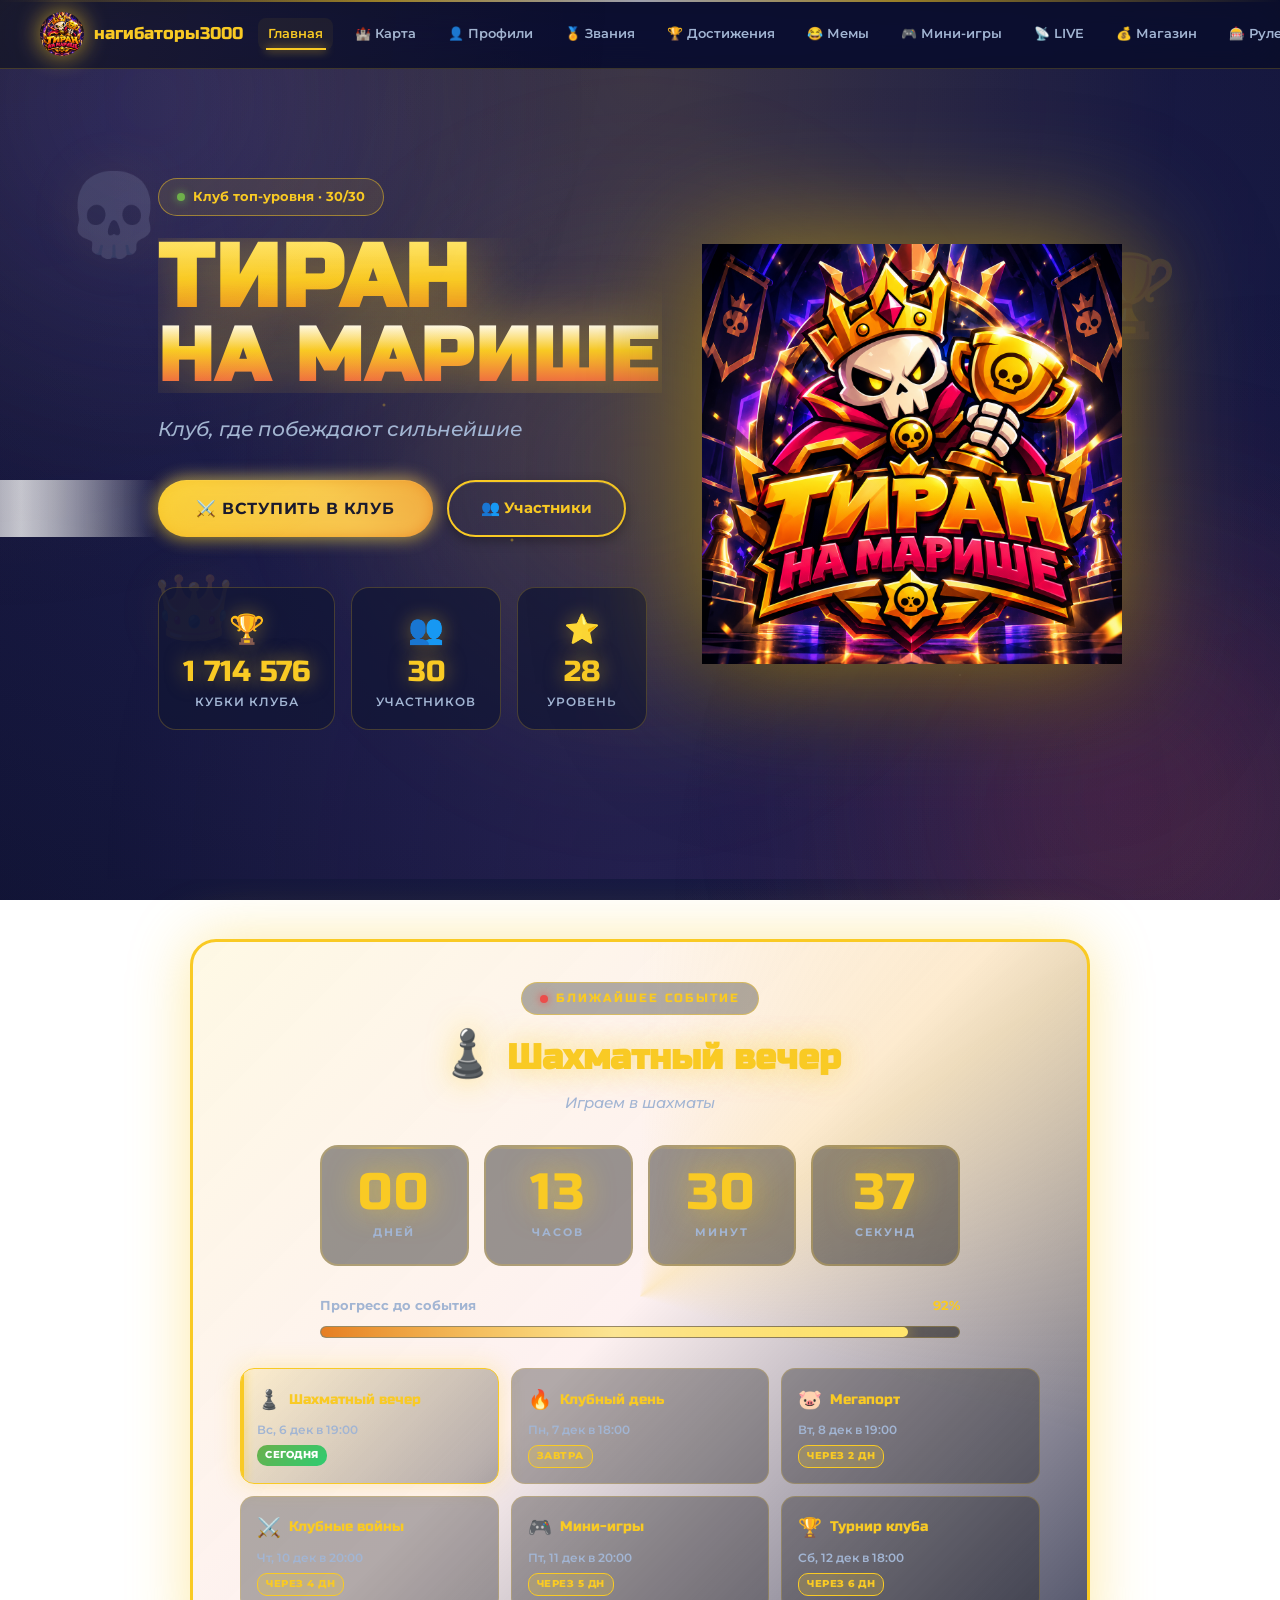
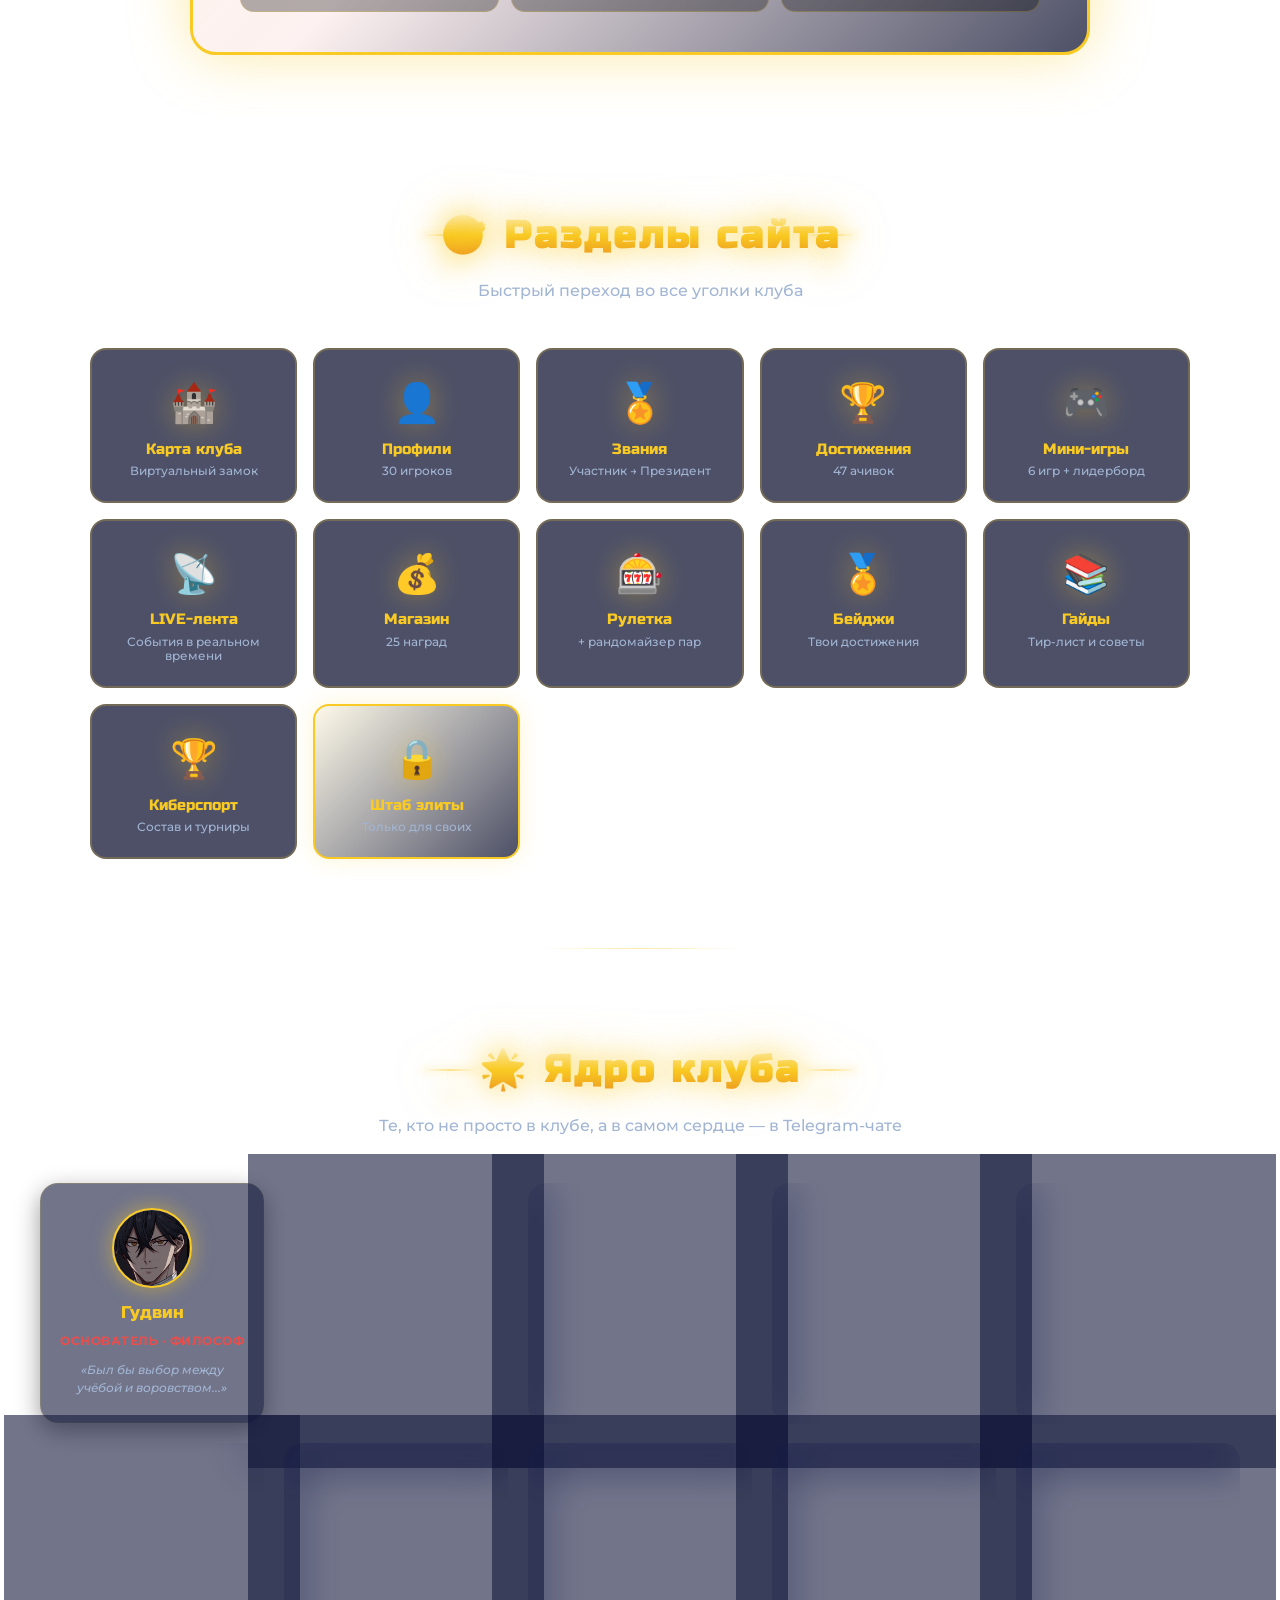
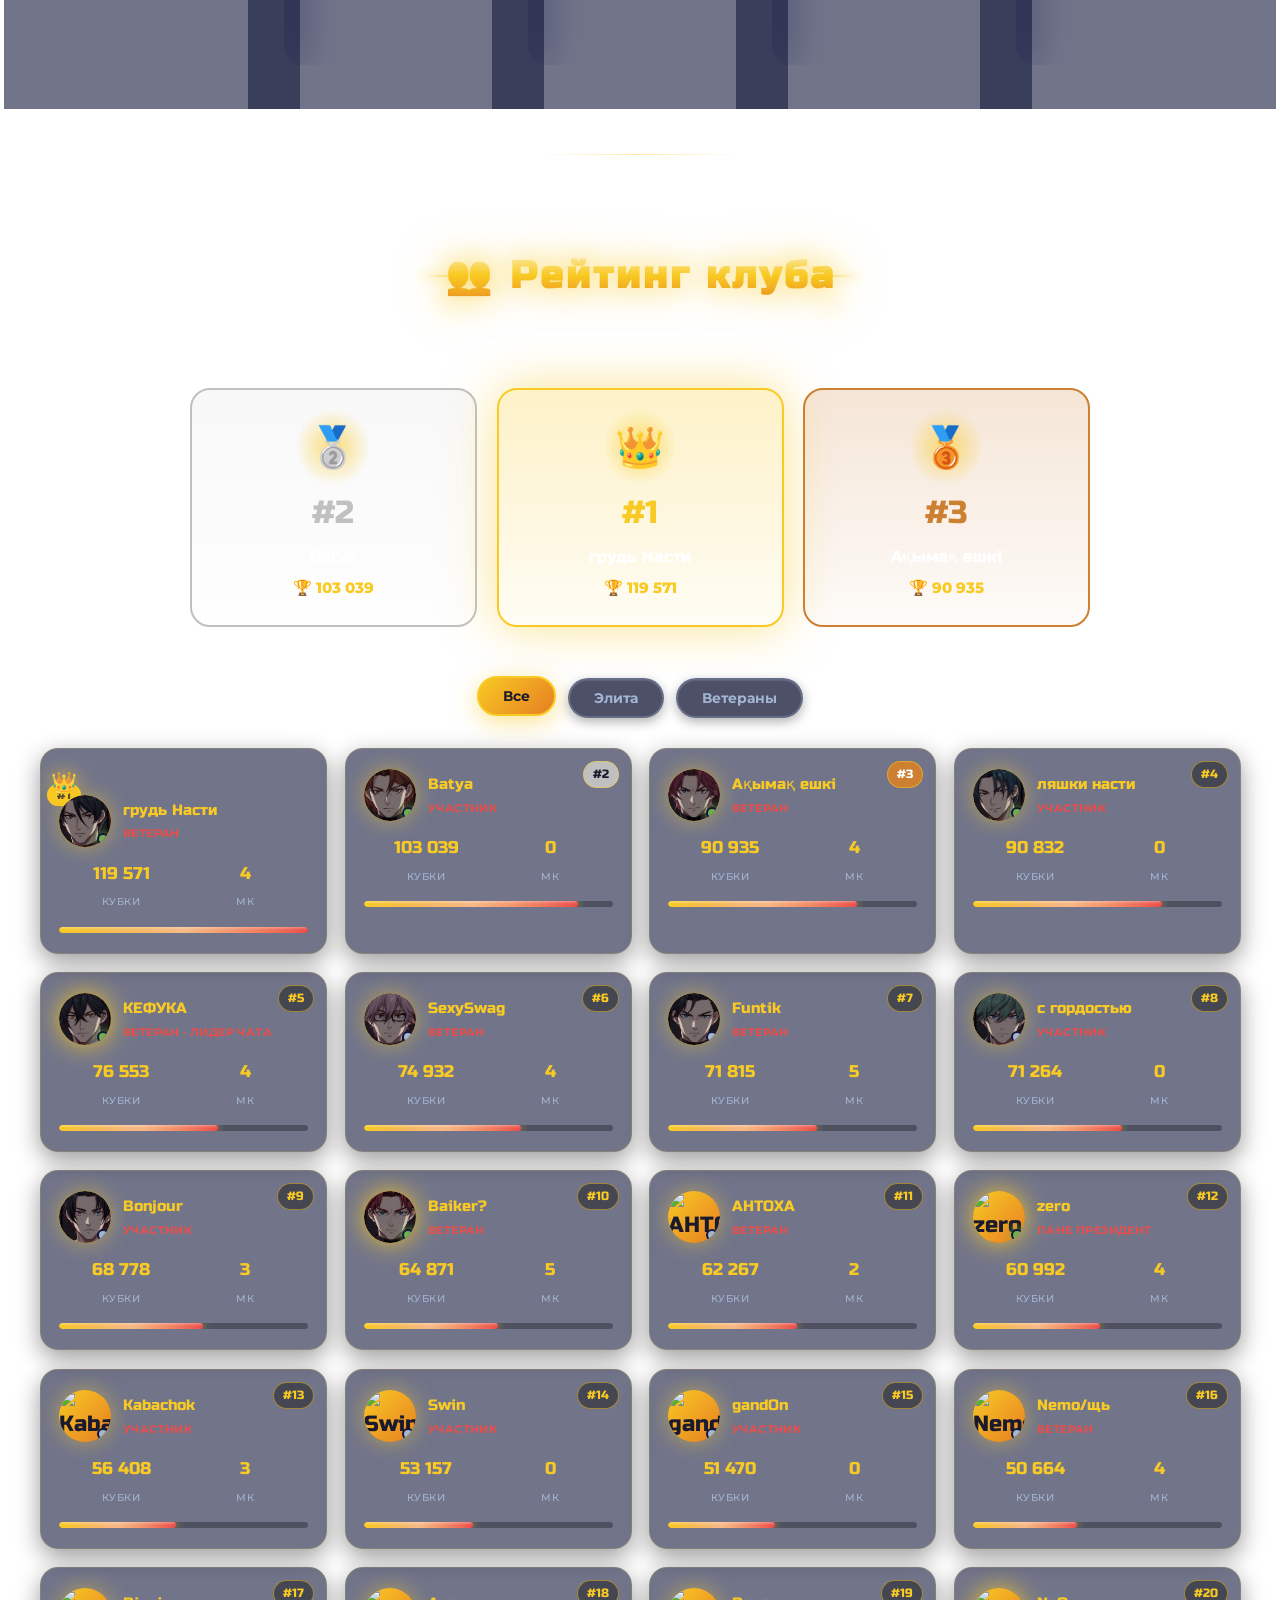
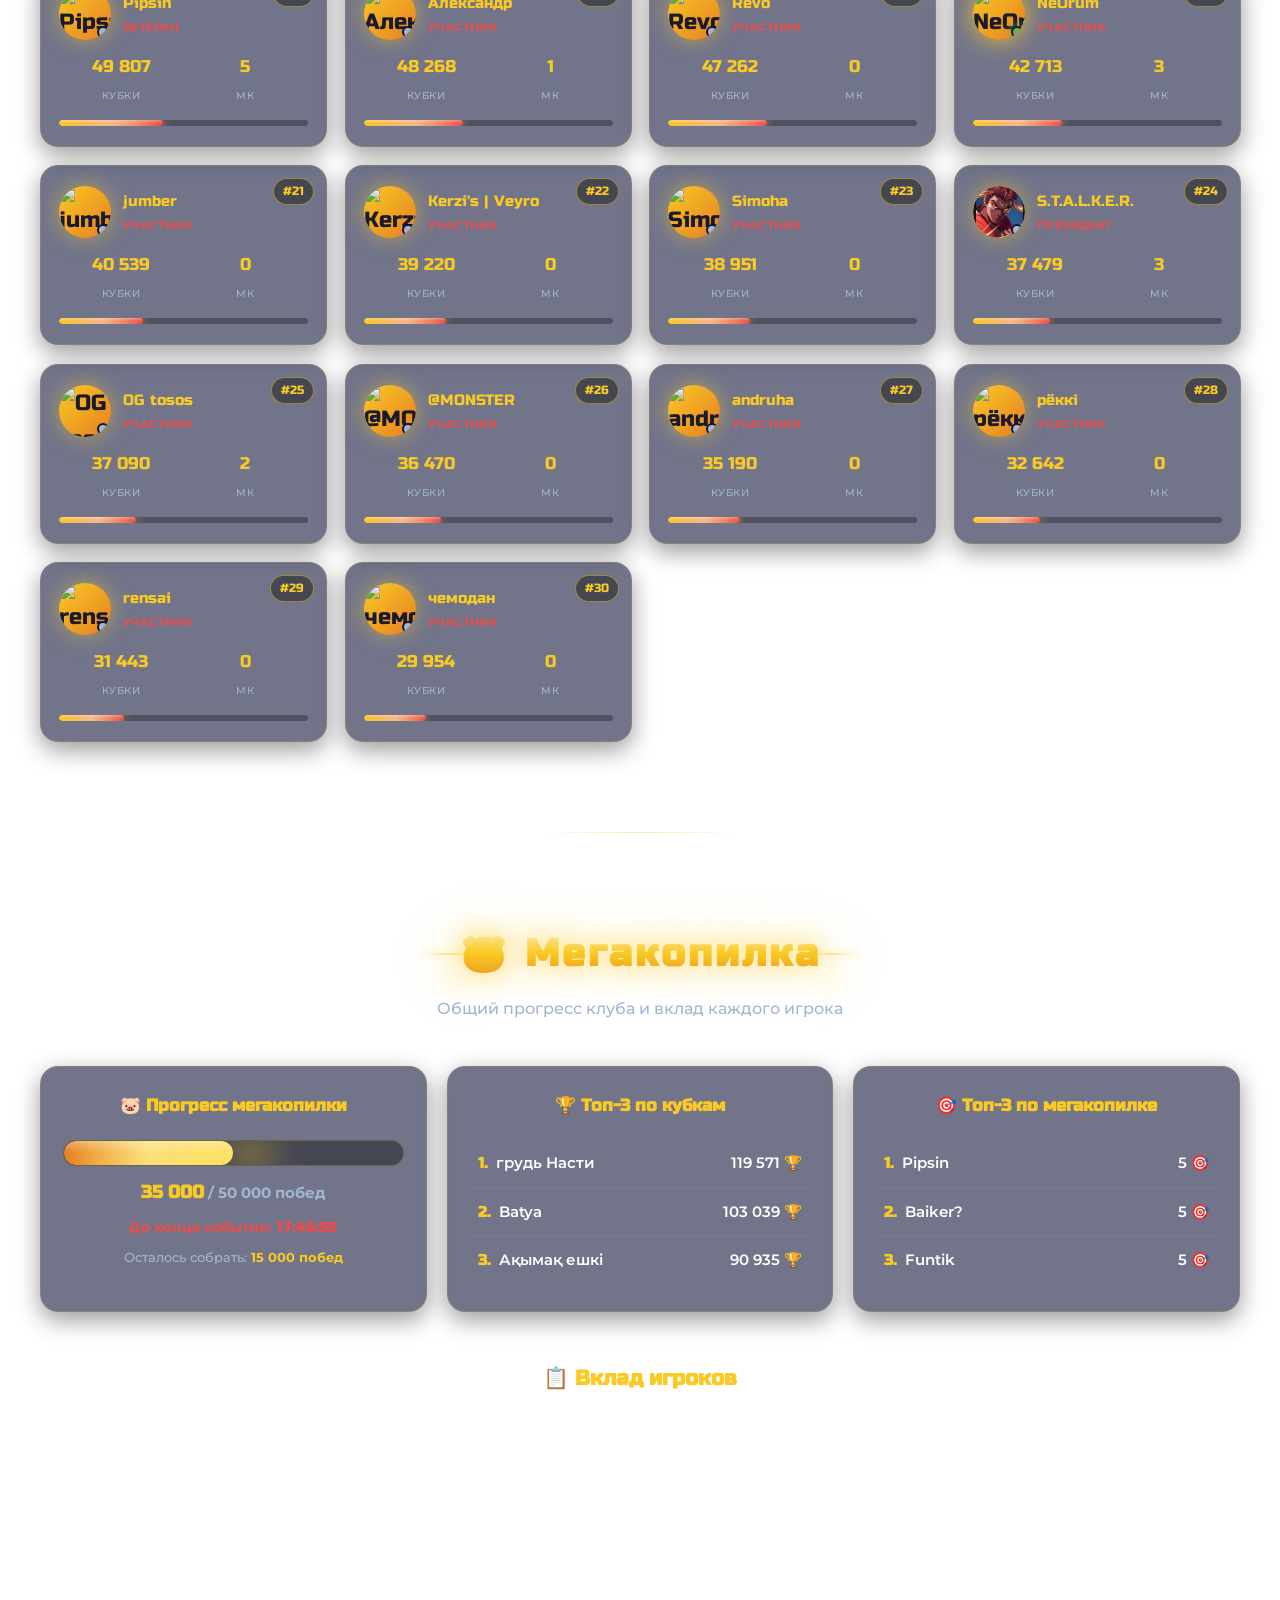
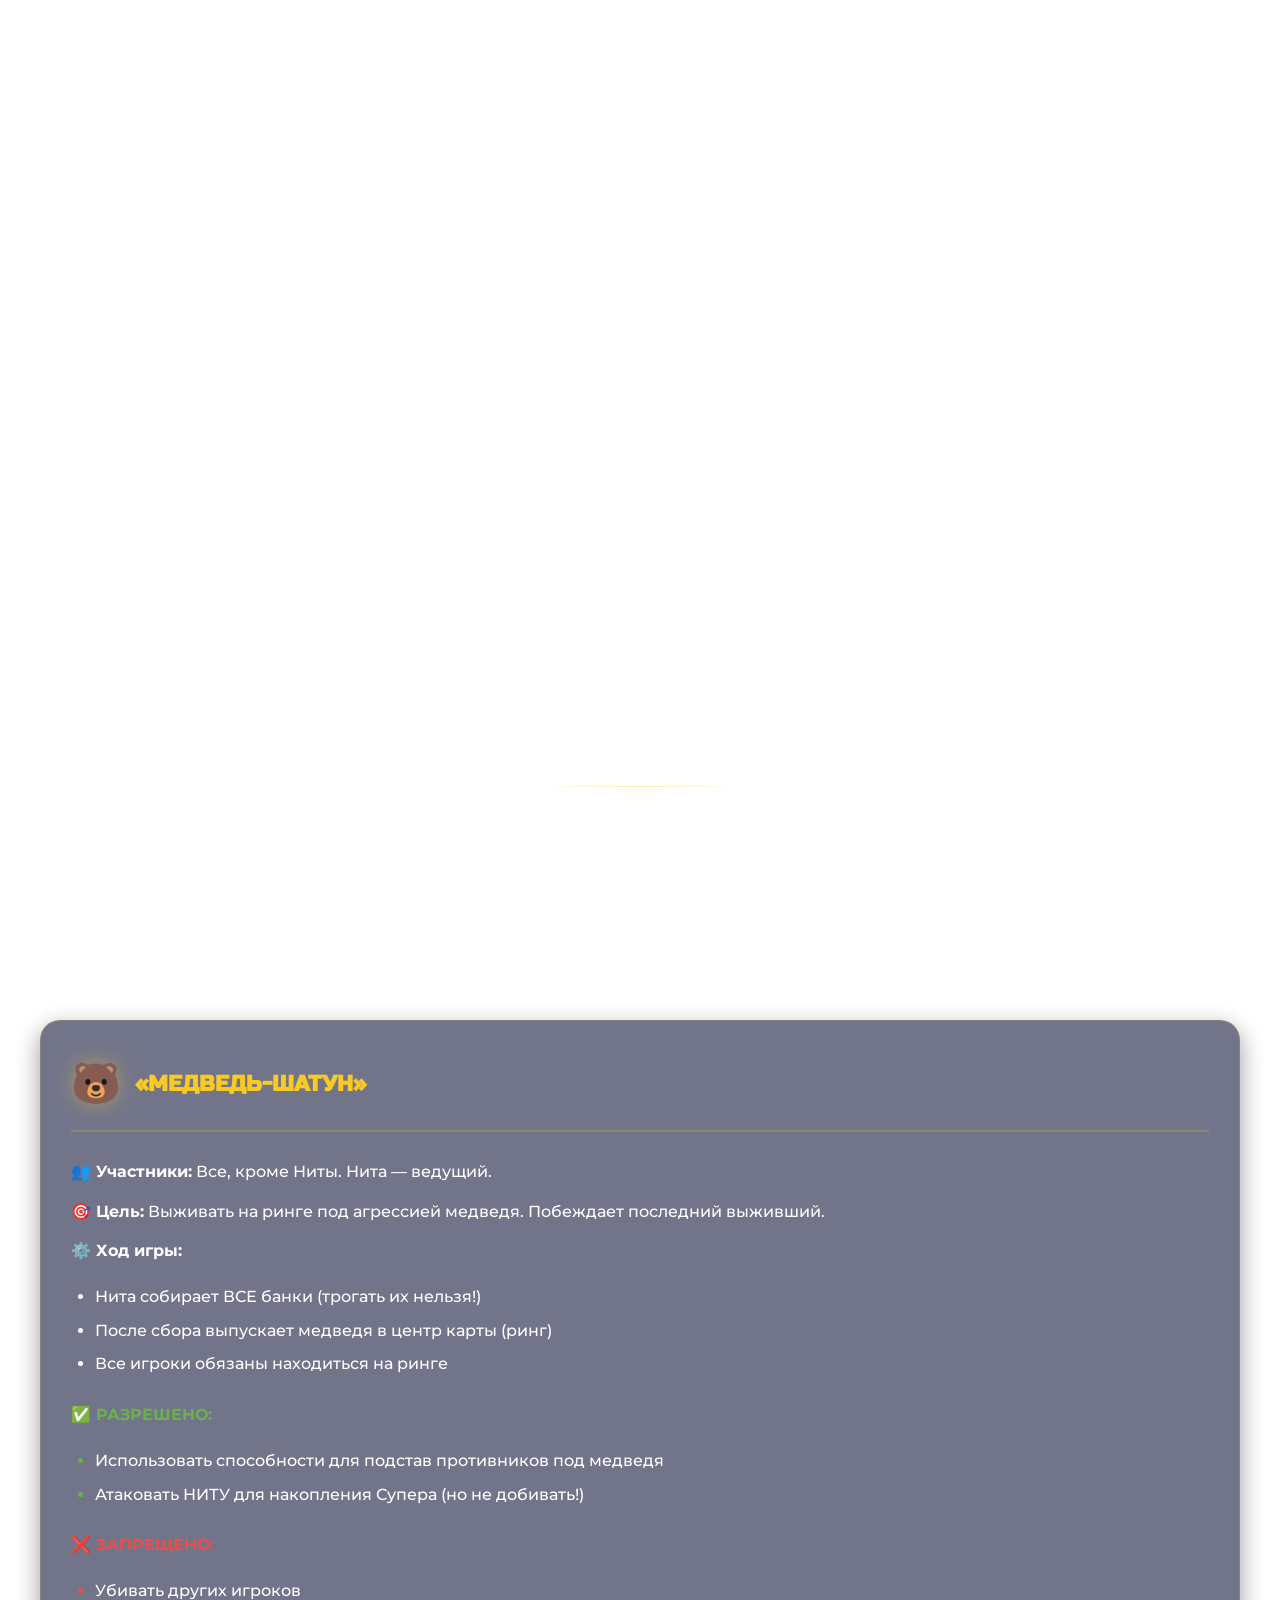
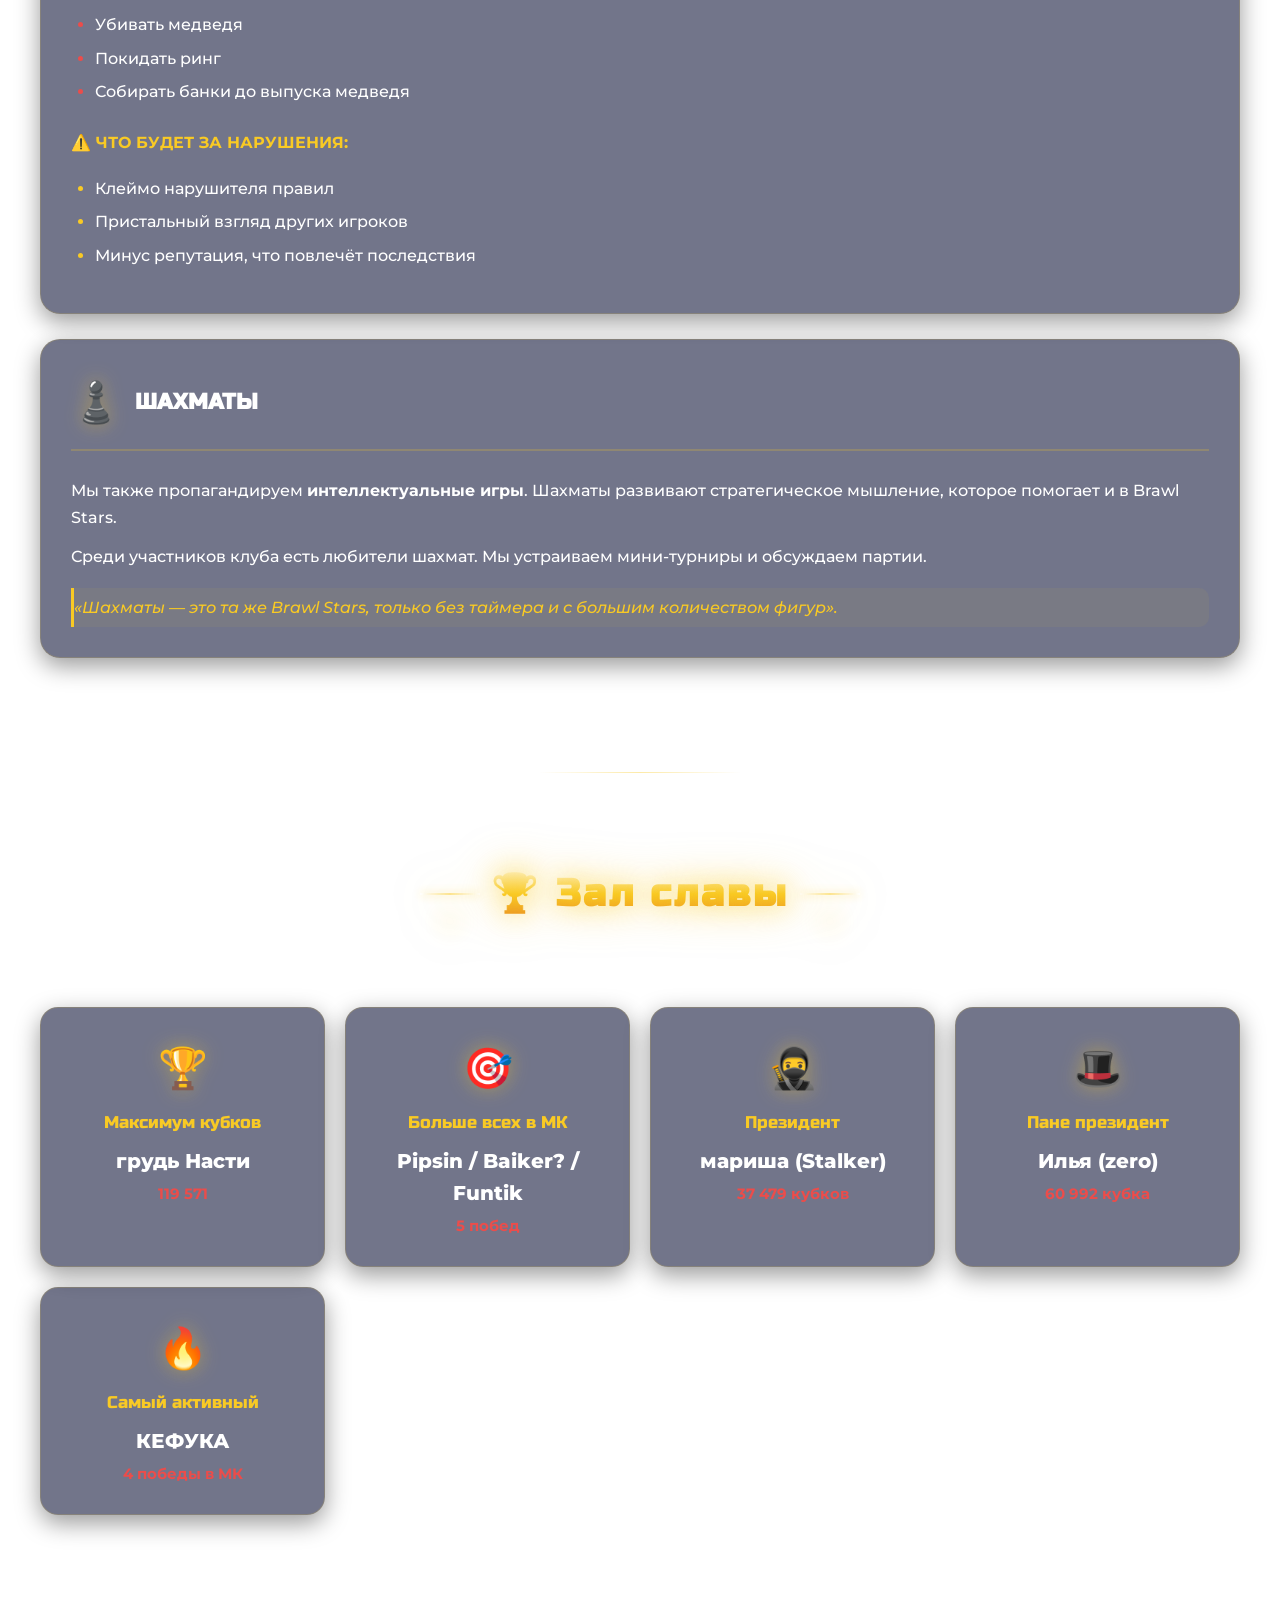
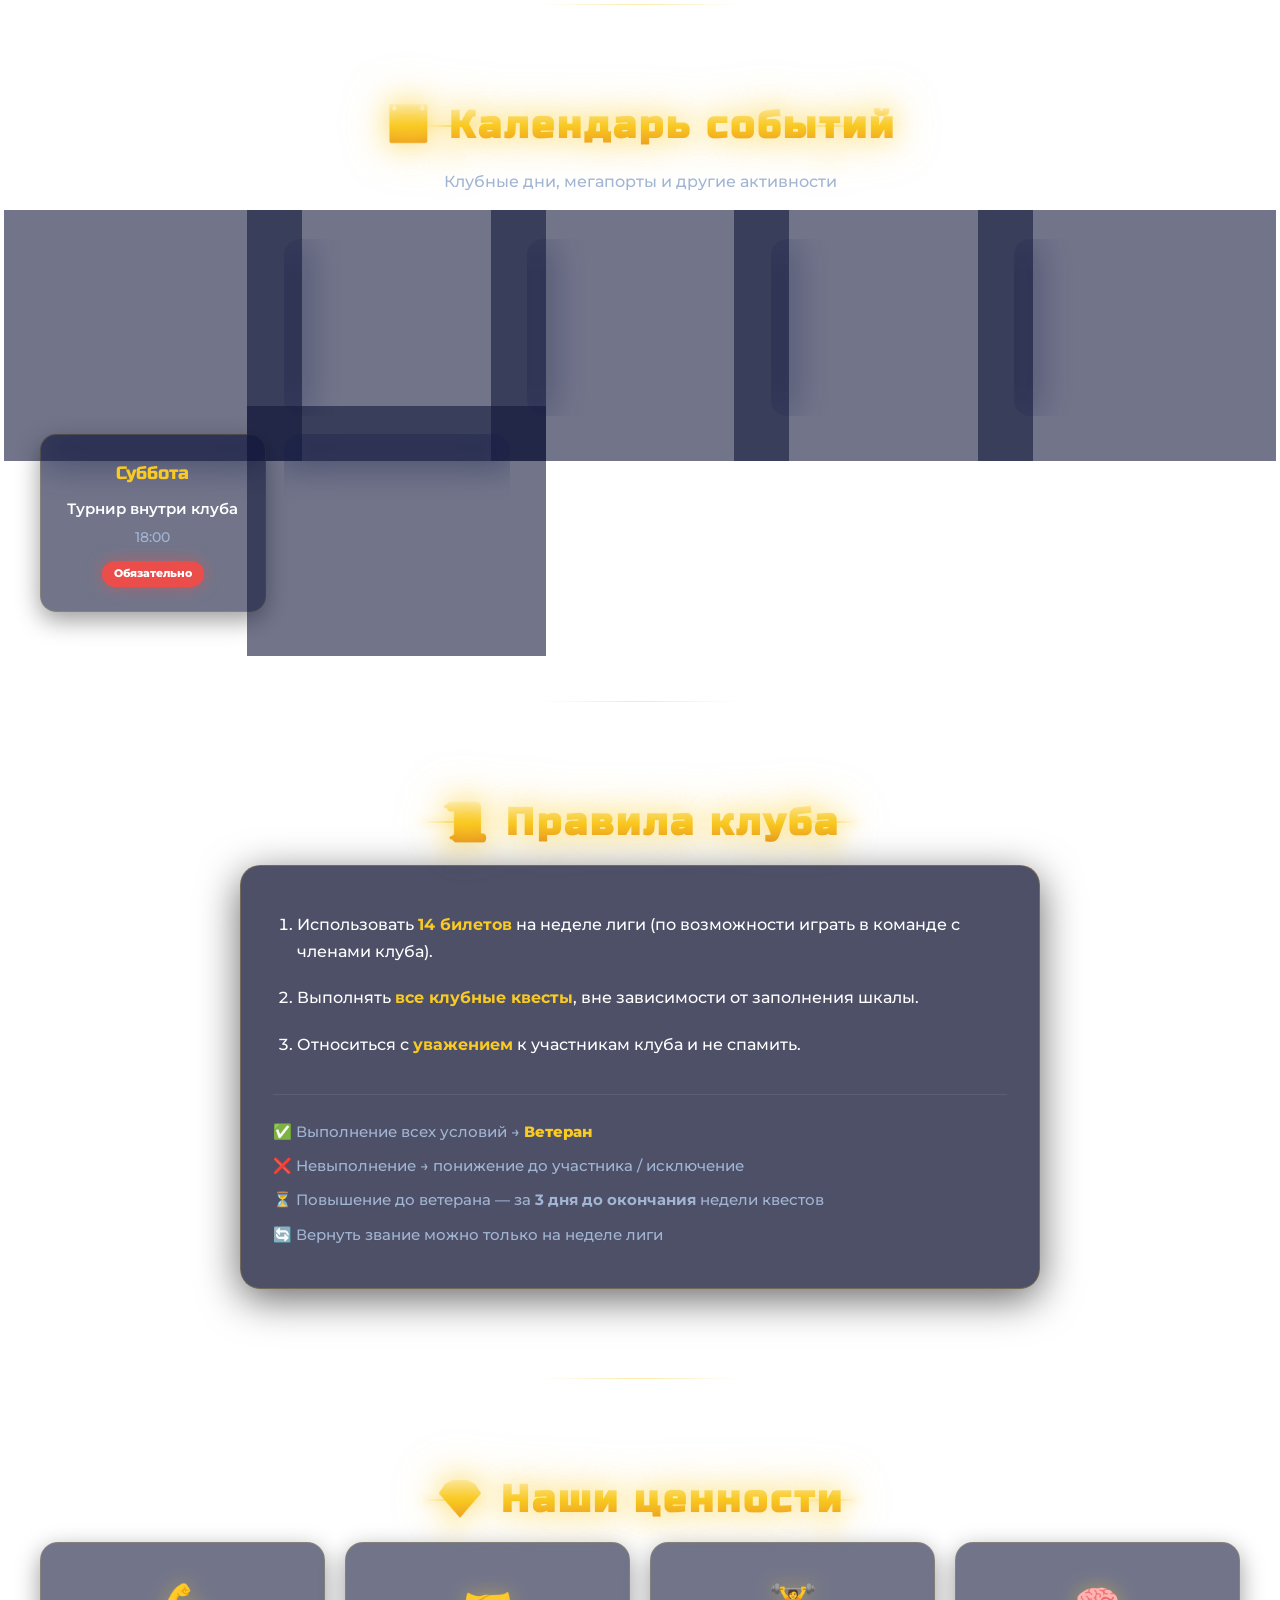
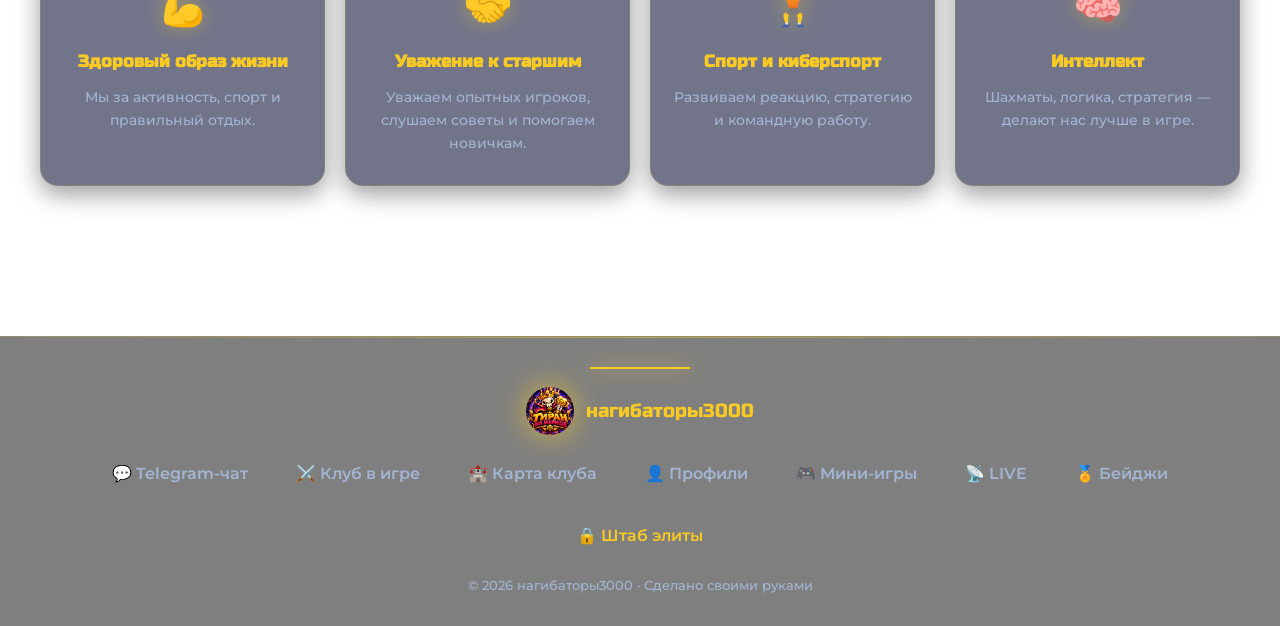
==== commit 5cf53d72: "Финальная версия: HUD, Command Palette, DNA, Achievement UI, аватары, мемы" ====
--- a/index.html
+++ b/index.html
@@ -8,9 +8,12 @@
     <link rel="preconnect" href="https://fonts.gstatic.com" crossorigin>
     <link href="https://fonts.googleapis.com/css2?family=Russo+One&family=Montserrat:wght@400;500;600;700;800;900&display=swap" rel="stylesheet">
     <link rel="stylesheet" href="style.css">
+    
     <link rel="stylesheet" href="sounds.css">
     <link rel="stylesheet" href="timer.css">
     <link rel="stylesheet" href="intro.css">
+    <link rel="stylesheet" href="upgrade.css">
+    <link rel="stylesheet" href="upgrade2.css">
 </head>
 <body>
 
@@ -35,6 +38,7 @@
                 <a href="profiles.html">👤 Профили</a>
                 <a href="ranks.html">🏅 Звания</a>
                 <a href="achievements.html">🏆 Достижения</a>
+                <a href="memes.html">😂 Мемы</a>
                 <a href="minigames.html">🎮 Мини-игры</a>
                 <a href="activity.html">📡 LIVE</a>
                 <a href="shop.html">💰 Магазин</a>
@@ -70,7 +74,7 @@
                 </div>
                 <h1 class="hero-title">
                     <span class="title-line">ТИРАН</span>
-                    <span class="title-line title-line-2">НА МАРШЕ</span>
+                    <span class="title-line title-line-2">НА МАРИШЕ</span>
                 </h1>
                 <p class="hero-slogan">Клуб, где побеждают сильнейшие</p>
                 <div class="hero-buttons">
@@ -101,7 +105,7 @@
             <div class="hero-visual" data-parallax="-0.1">
                 <div class="hero-character">
                     <div class="hero-character-glow"></div>
-                    <img src="images/logo.png" alt="Тиран на марше" class="hero-character-img">
+                    <img src="images/logo.png" alt="Тиран на Марише" class="hero-character-img">
                     <div class="hero-character-ring"></div>
                 </div>
             </div>
--- a/style.css
+++ b/style.css
@@ -1307,4 +1307,40 @@
     .nav a {
         font-size: 0.75rem;
     }
-}+}
+/* ==================== АВАТАРЫ С КАРТИНКАМИ ==================== */
+.player-avatar-img,
+.profile-avatar-img,
+.elite-avatar-img {
+    width: 100%;
+    height: 100%;
+    border-radius: 50%;
+    object-fit: cover;
+    display: block;
+}
+
+.player-avatar,
+.profile-avatar {
+    overflow: hidden;
+    padding: 0;
+    position: relative;
+}
+
+.elite-card-avatar {
+    width: 80px;
+    height: 80px;
+    border-radius: 50%;
+    margin: 0 auto 12px;
+    overflow: hidden;
+    border: 2px solid var(--gold);
+    box-shadow: 0 0 20px rgba(249, 202, 36, 0.5);
+    position: relative;
+    z-index: 2;
+}
+
+.modal-content .profile-avatar {
+    width: 120px;
+    height: 120px;
+    border: 3px solid var(--gold);
+    box-shadow: 0 0 40px rgba(249, 202, 36, 0.6);
+}
--- a/upgrade.css
+++ b/upgrade.css
@@ -0,0 +1,549 @@
+/* ============================================================
+   UPGRADE.CSS — Премиальное оформление сайта
+   Подключается ПОСЛЕ style.css, дополняет, не ломает
+   ============================================================ */
+
+/* ==================== ГЛОБАЛЬНЫЕ УЛУЧШЕНИЯ ==================== */
+:root {
+    --neon-gold: 0 0 20px rgba(249, 202, 36, 0.6), 0 0 60px rgba(249, 202, 36, 0.3);
+    --neon-pink: 0 0 20px rgba(235, 77, 75, 0.6), 0 0 60px rgba(235, 77, 75, 0.3);
+    --neon-purple: 0 0 20px rgba(155, 89, 182, 0.6), 0 0 60px rgba(155, 89, 182, 0.3);
+    --glass-blur: blur(20px) saturate(180%);
+    --depth-1: 0 4px 12px rgba(0, 0, 0, 0.3);
+    --depth-2: 0 8px 24px rgba(0, 0, 0, 0.4);
+    --depth-3: 0 16px 48px rgba(0, 0, 0, 0.5);
+    --depth-4: 0 24px 72px rgba(0, 0, 0, 0.6);
+}
+
+/* ==================== УЛУЧШЕННЫЙ ФОН ==================== */
+body {
+    background: 
+        radial-gradient(ellipse at 20% 0%, rgba(108, 92, 231, 0.15), transparent 50%),
+        radial-gradient(ellipse at 80% 100%, rgba(235, 77, 75, 0.1), transparent 50%),
+        linear-gradient(135deg, #0a0e27 0%, #141a3d 50%, #0a0e27 100%);
+    background-attachment: fixed;
+}
+
+/* Шум для глубины */
+body::before {
+    content: '';
+    position: fixed;
+    inset: 0;
+    pointer-events: none;
+    z-index: 1;
+    opacity: 0.03;
+    background-image: url("data:image/svg+xml,%3Csvg viewBox='0 0 200 200' xmlns='http://www.w3.org/2000/svg'%3E%3Cfilter id='noise'%3E%3CfeTurbulence type='fractalNoise' baseFrequency='0.9'/%3E%3C/filter%3E%3Crect width='100%25' height='100%25' filter='url(%23noise)'/%3E%3C/svg%3E");
+    mix-blend-mode: overlay;
+}
+
+/* ==================== ШАПКА — БОЛЕЕ ИГРОВАЯ ==================== */
+.header {
+    background: rgba(10, 14, 39, 0.85) !important;
+    backdrop-filter: var(--glass-blur) !important;
+    -webkit-backdrop-filter: var(--glass-blur) !important;
+    border-bottom: 1px solid rgba(249, 202, 36, 0.2) !important;
+}
+
+/* Золотая линия сверху */
+.header::before {
+    content: '';
+    position: absolute;
+    top: 0;
+    left: 0;
+    right: 0;
+    height: 2px;
+    background: linear-gradient(90deg, 
+        transparent 0%, 
+        var(--gold) 30%, 
+        #fff 50%, 
+        var(--gold) 70%, 
+        transparent 100%);
+    opacity: 0.6;
+    animation: headerGlow 4s ease-in-out infinite;
+}
+
+@keyframes headerGlow {
+    0%, 100% { opacity: 0.4; }
+    50% { opacity: 0.9; }
+}
+
+/* Логотип в шапке — свечение */
+.logo-img {
+    filter: drop-shadow(0 0 12px rgba(249, 202, 36, 0.7)) !important;
+    transition: transform 0.3s, filter 0.3s;
+}
+
+.logo:hover .logo-img {
+    transform: scale(1.1) rotate(-5deg);
+    filter: drop-shadow(0 0 25px rgba(249, 202, 36, 1)) !important;
+}
+
+/* Навигация — активные ссылки */
+.nav a {
+    position: relative;
+    padding: 6px 10px;
+    border-radius: 8px;
+    transition: all 0.3s;
+}
+
+.nav a::before {
+    content: '';
+    position: absolute;
+    bottom: 0;
+    left: 50%;
+    width: 0;
+    height: 2px;
+    background: var(--gold);
+    transition: all 0.3s;
+    transform: translateX(-50%);
+    box-shadow: 0 0 10px var(--gold);
+}
+
+.nav a:hover::before,
+.nav a.active::before {
+    width: 80%;
+}
+
+.nav a:hover,
+.nav a.active {
+    color: var(--gold) !important;
+    background: rgba(249, 202, 36, 0.05);
+}
+
+/* ==================== КНОПКИ — 3D-ЭФФЕКТ ==================== */
+.btn,
+.btn-hero,
+.btn-gold,
+.btn-outline,
+.filter-btn,
+.tab-btn {
+    position: relative;
+    overflow: hidden;
+    transform: translateZ(0);
+    transition: all 0.3s cubic-bezier(0.16, 1, 0.3, 1);
+    box-shadow: 
+        0 4px 12px rgba(0, 0, 0, 0.3),
+        inset 0 1px 0 rgba(255, 255, 255, 0.1);
+}
+
+.btn:hover,
+.btn-hero:hover,
+.btn-gold:hover {
+    transform: translateY(-3px) scale(1.02);
+    box-shadow: 
+        0 12px 30px rgba(0, 0, 0, 0.4),
+        0 0 25px rgba(249, 202, 36, 0.5),
+        inset 0 1px 0 rgba(255, 255, 255, 0.2);
+}
+
+.btn:active,
+.btn-hero:active,
+.btn-gold:active {
+    transform: translateY(0) scale(0.98);
+    transition: all 0.1s;
+}
+
+/* Shine-эффект при hover */
+.btn-gold::after,
+.btn-hero::after {
+    content: '';
+    position: absolute;
+    top: 0;
+    left: -100%;
+    width: 100%;
+    height: 100%;
+    background: linear-gradient(90deg, 
+        transparent, 
+        rgba(255, 255, 255, 0.5), 
+        transparent);
+    transition: left 0.7s;
+    pointer-events: none;
+}
+
+.btn-gold:hover::after,
+.btn-hero:hover::after {
+    left: 100%;
+}
+
+/* ==================== КАРТОЧКИ — СТЕКЛО И ГЛУБИНА ==================== */
+.panel,
+.elite-card,
+.hall-card,
+.cal-card,
+.value-card,
+.guide-card,
+.shop-card,
+.badge-card,
+.player-card,
+.minigame-card,
+.achievement-card,
+.rank-detail-card,
+.rank-members-group,
+.live-stat-card,
+.activity-item {
+    background: rgba(20, 26, 61, 0.6) !important;
+    backdrop-filter: var(--glass-blur) !important;
+    -webkit-backdrop-filter: var(--glass-blur) !important;
+    border: 1px solid rgba(249, 202, 36, 0.15) !important;
+    box-shadow: var(--depth-2) !important;
+    transition: all 0.4s cubic-bezier(0.16, 1, 0.3, 1) !important;
+    position: relative;
+    overflow: hidden;
+}
+
+/* Световая полоска сверху карточки */
+.panel::before,
+.player-card::before,
+.guide-card::before,
+.shop-card::before,
+.achievement-card::before {
+    content: '';
+    position: absolute;
+    top: 0;
+    left: 0;
+    right: 0;
+    height: 1px;
+    background: linear-gradient(90deg, 
+        transparent, 
+        rgba(249, 202, 36, 0.8), 
+        transparent);
+    opacity: 0;
+    transition: opacity 0.4s;
+    pointer-events: none;
+}
+
+.panel:hover::before,
+.player-card:hover::before,
+.guide-card:hover::before,
+.shop-card:hover::before,
+.achievement-card:hover::before {
+    opacity: 1;
+}
+
+/* Hover карточек */
+.panel:hover,
+.elite-card:hover,
+.hall-card:hover,
+.cal-card:hover,
+.value-card:hover,
+.guide-card:hover,
+.shop-card:hover,
+.badge-card:hover,
+.player-card:hover,
+.achievement-card:hover,
+.rank-detail-card:hover,
+.live-stat-card:hover {
+    transform: translateY(-6px) scale(1.01) !important;
+    border-color: rgba(249, 202, 36, 0.4) !important;
+    box-shadow: 
+        var(--depth-3),
+        0 0 40px rgba(249, 202, 36, 0.2),
+        inset 0 1px 0 rgba(255, 255, 255, 0.08) !important;
+}
+
+/* ==================== ЗАГОЛОВКИ СЕКЦИЙ ==================== */
+.section-title {
+    position: relative;
+    display: inline-block;
+    width: 100%;
+    text-align: center;
+    background: linear-gradient(180deg, #fff 0%, var(--gold) 50%, var(--gold-dark) 100%);
+    -webkit-background-clip: text;
+    background-clip: text;
+    -webkit-text-fill-color: transparent;
+    filter: drop-shadow(0 0 20px rgba(249, 202, 36, 0.5));
+    letter-spacing: 3px;
+    animation: titleGlow 4s ease-in-out infinite;
+}
+
+@keyframes titleGlow {
+    0%, 100% { filter: drop-shadow(0 0 20px rgba(249, 202, 36, 0.5)); }
+    50% { filter: drop-shadow(0 0 40px rgba(249, 202, 36, 0.9)); }
+}
+
+/* Декоративные линии вокруг заголовка */
+.section-title::before,
+.section-title::after {
+    content: '';
+    position: absolute;
+    top: 50%;
+    width: 60px;
+    height: 2px;
+    background: linear-gradient(90deg, transparent, var(--gold), transparent);
+    transform: translateY(-50%);
+    opacity: 0.5;
+    box-shadow: 0 0 10px var(--gold);
+}
+
+.section-title::before { left: calc(50% - 220px); }
+.section-title::after { right: calc(50% - 220px); }
+
+@media (max-width: 700px) {
+    .section-title::before,
+    .section-title::after { display: none; }
+}
+
+/* ==================== ПРОГРЕСС-БАРЫ — БЛЕСК ==================== */
+.progress-fill,
+.player-progress-fill,
+.stat-bar-fill,
+.ach-progress-fill,
+.badges-progress-fill,
+.my-rank-progress-fill {
+    position: relative;
+    overflow: hidden;
+}
+
+.progress-fill::before,
+.player-progress-fill::before,
+.stat-bar-fill::before,
+.ach-progress-fill::before {
+    content: '';
+    position: absolute;
+    top: 0;
+    left: 0;
+    right: 0;
+    height: 50%;
+    background: linear-gradient(180deg, rgba(255, 255, 255, 0.3), transparent);
+    border-radius: inherit;
+    pointer-events: none;
+}
+
+.progress-fill::after,
+.player-progress-fill::after,
+.stat-bar-fill::after {
+    content: '';
+    position: absolute;
+    inset: 0;
+    background: linear-gradient(90deg, 
+        transparent, 
+        rgba(255, 255, 255, 0.4), 
+        transparent);
+    animation: progressShine 2.5s infinite;
+    pointer-events: none;
+}
+
+@keyframes progressShine {
+    0% { transform: translateX(-100%); }
+    100% { transform: translateX(100%); }
+}
+
+/* ==================== ПОДВАЛ — КРАСИВЕЕ ==================== */
+.footer {
+    background: rgba(0, 0, 0, 0.5) !important;
+    backdrop-filter: var(--glass-blur) !important;
+    border-top: 1px solid rgba(249, 202, 36, 0.2) !important;
+    position: relative;
+}
+
+.footer::before {
+    content: '';
+    position: absolute;
+    top: 0;
+    left: 0;
+    right: 0;
+    height: 1px;
+    background: linear-gradient(90deg, 
+        transparent, 
+        var(--gold), 
+        transparent);
+    opacity: 0.5;
+}
+
+.footer-logo img {
+    filter: drop-shadow(0 0 15px rgba(249, 202, 36, 0.7)) !important;
+    transition: transform 0.3s;
+}
+
+.footer-logo:hover img {
+    transform: rotate(-10deg) scale(1.1);
+}
+
+.footer-links a {
+    position: relative;
+    padding: 6px 12px;
+    border-radius: 8px;
+    transition: all 0.3s;
+}
+
+.footer-links a:hover {
+    background: rgba(249, 202, 36, 0.1);
+    color: var(--gold) !important;
+    transform: translateY(-2px);
+}
+
+/* ==================== АНИМАЦИЯ ПОЯВЛЕНИЯ СЕКЦИЙ ==================== */
+.section {
+    animation: sectionFadeIn 0.8s cubic-bezier(0.16, 1, 0.3, 1) both;
+}
+
+@keyframes sectionFadeIn {
+    from {
+        opacity: 0;
+        transform: translateY(30px);
+    }
+    to {
+        opacity: 1;
+        transform: translateY(0);
+    }
+}
+
+/* ==================== ИКОНКИ И ЭМОДЗИ ==================== */
+.stat-icon,
+.hall-icon,
+.value-icon,
+.guide-icon,
+.earn-icon,
+.ach-page-icon,
+.reward-icon,
+.minigame-icon {
+    filter: drop-shadow(0 0 10px rgba(249, 202, 36, 0.4));
+    transition: transform 0.4s cubic-bezier(0.34, 1.56, 0.64, 1), filter 0.3s;
+}
+
+.panel:hover .stat-icon,
+.hall-card:hover .hall-icon,
+.value-card:hover .value-icon,
+.guide-card:hover .guide-icon {
+    transform: scale(1.2) rotate(-8deg);
+    filter: drop-shadow(0 0 20px rgba(249, 202, 36, 0.8));
+}
+
+/* ==================== АВАТАРЫ ==================== */
+.player-avatar,
+.profile-avatar,
+.elite-card-avatar {
+    position: relative;
+    transition: transform 0.3s, box-shadow 0.3s;
+}
+
+.player-card:hover .player-avatar,
+.elite-card:hover .elite-card-avatar {
+    transform: scale(1.08);
+    box-shadow: 
+        0 0 25px rgba(249, 202, 36, 0.7),
+        inset 0 0 15px rgba(249, 202, 36, 0.3) !important;
+}
+
+/* Вращающееся кольцо вокруг аватара */
+.player-avatar::after,
+.elite-card-avatar::after {
+    content: '';
+    position: absolute;
+    inset: -4px;
+    border-radius: 50%;
+    border: 2px solid transparent;
+    background: linear-gradient(45deg, 
+        transparent, 
+        rgba(249, 202, 36, 0.5), 
+        transparent) border-box;
+    -webkit-mask: 
+        linear-gradient(#fff 0 0) padding-box, 
+        linear-gradient(#fff 0 0);
+    -webkit-mask-composite: xor;
+    mask-composite: exclude;
+    opacity: 0;
+    transition: opacity 0.3s;
+    animation: rotateRing 3s linear infinite;
+}
+
+.player-card:hover .player-avatar::after,
+.elite-card:hover .elite-card-avatar::after {
+    opacity: 1;
+}
+
+@keyframes rotateRing {
+    to { transform: rotate(360deg); }
+}
+
+/* ==================== ЗАГОЛОВКИ HERO ==================== */
+.hero-title {
+    animation: heroTitlePulse 4s ease-in-out infinite;
+}
+
+@keyframes heroTitlePulse {
+    0%, 100% {
+        filter: drop-shadow(0 0 30px rgba(249, 202, 36, 0.5));
+    }
+    50% {
+        filter: drop-shadow(0 0 60px rgba(249, 202, 36, 0.9));
+    }
+}
+
+/* ==================== ПЛАВНЫЙ СКРОЛЛ ==================== */
+html {
+    scroll-behavior: smooth;
+}
+
+/* ==================== КАСТОМНЫЙ СКРОЛЛБАР ==================== */
+::-webkit-scrollbar {
+    width: 10px;
+    height: 10px;
+}
+
+::-webkit-scrollbar-track {
+    background: rgba(0, 0, 0, 0.3);
+}
+
+::-webkit-scrollbar-thumb {
+    background: linear-gradient(180deg, var(--gold), var(--gold-dark));
+    border-radius: 5px;
+    box-shadow: inset 0 0 10px rgba(0, 0, 0, 0.3);
+}
+
+::-webkit-scrollbar-thumb:hover {
+    background: linear-gradient(180deg, var(--gold-light), var(--gold));
+}
+
+/* ==================== SELECTION ==================== */
+::selection {
+    background: rgba(249, 202, 36, 0.3);
+    color: #fff;
+}
+
+/* ==================== FOCUS STATES ==================== */
+button:focus-visible,
+a:focus-visible,
+input:focus-visible,
+select:focus-visible {
+    outline: 2px solid var(--gold);
+    outline-offset: 3px;
+    border-radius: inherit;
+}
+
+/* ==================== МОБИЛЬНАЯ ОПТИМИЗАЦИЯ ==================== */
+@media (max-width: 768px) {
+    .section {
+        animation: none;
+    }
+    
+    .btn:hover,
+    .panel:hover,
+    .player-card:hover {
+        transform: none !important;
+    }
+    
+    /* Отключаем тяжёлые эффекты на мобильных */
+    .hero-title {
+        animation: none;
+    }
+    
+    body::before {
+        display: none;
+    }
+}
+
+/* ==================== REDUCED MOTION ==================== */
+@media (prefers-reduced-motion: reduce) {
+    *,
+    *::before,
+    *::after {
+        animation-duration: 0.01ms !important;
+        animation-iteration-count: 1 !important;
+        transition-duration: 0.01ms !important;
+    }
+    
+    body::before {
+        display: none;
+    }
+}
--- a/upgrade2.css
+++ b/upgrade2.css
@@ -0,0 +1,437 @@
+/* ============================================================
+   UPGRADE2.CSS — Дополнительные премиум-эффекты
+   Подключается ПОСЛЕ upgrade.css
+   ============================================================ */
+
+/* ==================== ЖИВОЙ ФОН С ЧАСТИЦАМИ ==================== */
+.bg-layer .bg-particles::before,
+.bg-layer .bg-particles::after {
+    content: '';
+    position: absolute;
+    width: 100%;
+    height: 100%;
+    background-image: 
+        radial-gradient(2px 2px at 20% 30%, rgba(249, 202, 36, 0.8), transparent),
+        radial-gradient(2px 2px at 60% 70%, rgba(235, 77, 75, 0.6), transparent),
+        radial-gradient(1px 1px at 50% 50%, rgba(255, 255, 255, 0.5), transparent),
+        radial-gradient(1px 1px at 80% 10%, rgba(249, 202, 36, 0.7), transparent),
+        radial-gradient(2px 2px at 90% 60%, rgba(155, 89, 182, 0.6), transparent),
+        radial-gradient(1px 1px at 33% 80%, rgba(255, 255, 255, 0.4), transparent),
+        radial-gradient(1px 1px at 10% 70%, rgba(249, 202, 36, 0.6), transparent);
+    background-size: 200% 200%;
+    animation: bgParticlesMove 30s linear infinite;
+    pointer-events: none;
+}
+
+.bg-layer .bg-particles::after {
+    background-size: 150% 150%;
+    animation-duration: 45s;
+    animation-direction: reverse;
+    opacity: 0.6;
+}
+
+@keyframes bgParticlesMove {
+    0% { background-position: 0% 0%; }
+    100% { background-position: 200% 200%; }
+}
+
+/* ==================== ЗОЛОТАЯ АУРА ВОКРУГ САЙТА ==================== */
+body::after {
+    content: '';
+    position: fixed;
+    inset: 0;
+    pointer-events: none;
+    z-index: 9998;
+    background: 
+        radial-gradient(circle at 0% 0%, rgba(249, 202, 36, 0.06), transparent 40%),
+        radial-gradient(circle at 100% 100%, rgba(235, 77, 75, 0.06), transparent 40%);
+}
+
+/* ==================== HERO — БОЛЬШЕ ГЛУБИНЫ ==================== */
+.hero {
+    position: relative;
+    overflow: hidden;
+}
+
+.hero::before {
+    content: '';
+    position: absolute;
+    inset: 0;
+    background: 
+        radial-gradient(ellipse at 50% 0%, rgba(249, 202, 36, 0.15), transparent 60%),
+        radial-gradient(ellipse at 50% 100%, rgba(155, 89, 182, 0.1), transparent 60%);
+    pointer-events: none;
+    animation: heroAura 6s ease-in-out infinite;
+}
+
+@keyframes heroAura {
+    0%, 100% { opacity: 0.6; }
+    50% { opacity: 1; }
+}
+
+/* Плавающие черепа усиливаем */
+.hero-skull {
+    opacity: 0.15 !important;
+    font-size: 5rem !important;
+    filter: drop-shadow(0 0 30px rgba(249, 202, 36, 0.5)) !important;
+    animation: heroSkullFloat 15s ease-in-out infinite !important;
+}
+
+.hero-skull-1 { animation-delay: 0s !important; }
+.hero-skull-2 { animation-delay: 3s !important; font-size: 4rem !important; }
+.hero-skull-3 { animation-delay: 6s !important; }
+
+@keyframes heroSkullFloat {
+    0%, 100% { 
+        transform: translate(0, 0) rotate(0deg) scale(1);
+        opacity: 0.15;
+    }
+    25% { 
+        transform: translate(20px, -30px) rotate(10deg) scale(1.1);
+        opacity: 0.2;
+    }
+    50% { 
+        transform: translate(-15px, -50px) rotate(-10deg) scale(0.95);
+        opacity: 0.25;
+    }
+    75% { 
+        transform: translate(30px, -20px) rotate(5deg) scale(1.05);
+        opacity: 0.18;
+    }
+}
+
+/* ==================== ЗОЛОТОЙ БЛИК НА HERO-ЗАГОЛОВКЕ ==================== */
+.hero-title {
+    position: relative;
+    overflow: hidden;
+}
+
+.hero-title::after {
+    content: '';
+    position: absolute;
+    top: 0;
+    left: -150%;
+    width: 100%;
+    height: 100%;
+    background: linear-gradient(90deg, 
+        transparent 0%, 
+        rgba(255, 255, 255, 0.4) 50%, 
+        transparent 100%);
+    animation: heroTitleShine 5s ease-in-out infinite;
+    pointer-events: none;
+    mix-blend-mode: overlay;
+}
+
+@keyframes heroTitleShine {
+    0%, 100% { left: -150%; }
+    50% { left: 150%; }
+}
+
+/* ==================== КНОПКА "ВСТУПИТЬ" — ПУЛЬС + СВЕЧЕНИЕ ==================== */
+.btn-hero {
+    position: relative;
+    overflow: visible !important;
+}
+
+.btn-hero::before {
+    content: '';
+    position: absolute;
+    inset: -3px;
+    border-radius: inherit;
+    background: linear-gradient(45deg, 
+        var(--gold), 
+        var(--gold-light), 
+        var(--gold-dark), 
+        var(--gold));
+    background-size: 300% 300%;
+    z-index: -1;
+    animation: gradientRotate 3s linear infinite;
+    opacity: 0.6;
+    filter: blur(8px);
+}
+
+@keyframes gradientRotate {
+    0% { background-position: 0% 50%; }
+    100% { background-position: 300% 50%; }
+}
+
+/* ==================== КАРТОЧКИ — 3D ПРИ HOVER ==================== */
+.elite-card,
+.player-card,
+.shop-card,
+.badge-card,
+.hall-card,
+.guide-card {
+    transform-style: preserve-3d;
+    perspective: 1000px;
+}
+
+.elite-card:hover,
+.player-card:hover,
+.shop-card:hover,
+.badge-card:hover,
+.hall-card:hover,
+.guide-card:hover {
+    transform: translateY(-8px) rotateX(2deg) rotateY(-2deg) scale(1.02) !important;
+}
+
+/* ==================== ЗОЛОТЫЕ ЧАСТИЦЫ ПРИ HOVER НА КНОПКАХ ==================== */
+.btn-gold:hover,
+.btn-hero:hover {
+    position: relative;
+    overflow: visible !important;
+}
+
+.btn-gold:hover::before,
+.btn-hero:hover::before {
+    content: '✨';
+    position: absolute;
+    top: -10px;
+    left: -10px;
+    font-size: 1.5rem;
+    animation: sparkle1 1s infinite;
+    pointer-events: none;
+}
+
+.btn-gold:hover::after,
+.btn-hero:hover::after {
+    content: '✨';
+    position: absolute;
+    bottom: -10px;
+    right: -10px;
+    font-size: 1.5rem;
+    animation: sparkle2 1s infinite;
+    pointer-events: none;
+}
+
+@keyframes sparkle1 {
+    0%, 100% { opacity: 0; transform: scale(0.5); }
+    50% { opacity: 1; transform: scale(1.2); }
+}
+
+@keyframes sparkle2 {
+    0%, 100% { opacity: 1; transform: scale(1); }
+    50% { opacity: 0; transform: scale(0.5); }
+}
+
+/* ==================== РАЗДЕЛИТЕЛИ СЕКЦИЙ ==================== */
+.section {
+    position: relative;
+}
+
+.section::after {
+    content: '';
+    position: absolute;
+    bottom: 0;
+    left: 50%;
+    transform: translateX(-50%);
+    width: 200px;
+    height: 1px;
+    background: linear-gradient(90deg, 
+        transparent, 
+        rgba(249, 202, 36, 0.4), 
+        transparent);
+    pointer-events: none;
+}
+
+.section:last-of-type::after {
+    display: none;
+}
+
+/* ==================== STAT-CARD — ЛЕВИТАЦИЯ ==================== */
+.hero-stats .stat-card {
+    position: relative;
+    animation: statCardFloat 4s ease-in-out infinite;
+}
+
+.hero-stats .stat-card:nth-child(2) {
+    animation-delay: 0.5s;
+}
+
+.hero-stats .stat-card:nth-child(3) {
+    animation-delay: 1s;
+}
+
+@keyframes statCardFloat {
+    0%, 100% { transform: translateY(0); }
+    50% { transform: translateY(-6px); }
+}
+
+/* ==================== PODIUM — БЛЕСК НА КОРОНАХ ==================== */
+.podium-crown {
+    position: relative;
+    display: inline-block;
+}
+
+.podium-crown::after {
+    content: '';
+    position: absolute;
+    inset: -10px;
+    background: radial-gradient(circle, rgba(249, 202, 36, 0.6), transparent 70%);
+    border-radius: 50%;
+    z-index: -1;
+    animation: podiumCrownGlow 2s ease-in-out infinite;
+}
+
+@keyframes podiumCrownGlow {
+    0%, 100% { opacity: 0.5; transform: scale(1); }
+    50% { opacity: 1; transform: scale(1.2); }
+}
+
+/* ==================== PLAYER CARD — РАНГ #1 С КОРОНОЙ ==================== */
+.player-rank-badge.rank-1 {
+    position: relative;
+}
+
+.player-rank-badge.rank-1::after {
+    content: '👑';
+    position: absolute;
+    top: -18px;
+    left: 50%;
+    transform: translateX(-50%);
+    font-size: 1.3rem;
+    animation: rank1CrownBounce 2s ease-in-out infinite;
+    filter: drop-shadow(0 0 10px rgba(249, 202, 36, 0.9));
+}
+
+@keyframes rank1CrownBounce {
+    0%, 100% { transform: translateX(-50%) translateY(0) rotate(-5deg); }
+    50% { transform: translateX(-50%) translateY(-4px) rotate(5deg); }
+}
+
+/* ==================== ВЕРХНЯЯ ПОЛОСКА У КАРТОЧЕК ==================== */
+.player-card::after,
+.elite-card::after {
+    content: '';
+    position: absolute;
+    top: 0;
+    left: 0;
+    width: 100%;
+    height: 2px;
+    background: linear-gradient(90deg, 
+        transparent, 
+        var(--gold), 
+        transparent);
+    transform: scaleX(0);
+    transition: transform 0.4s;
+    transform-origin: center;
+}
+
+.player-card:hover::after,
+.elite-card:hover::after {
+    transform: scaleX(1);
+}
+
+/* ==================== ПОДВАЛ — ЗОЛОТАЯ ЛИНИЯ ==================== */
+.footer-inner {
+    position: relative;
+}
+
+.footer-inner::before {
+    content: '';
+    position: absolute;
+    top: -20px;
+    left: 50%;
+    transform: translateX(-50%);
+    width: 100px;
+    height: 2px;
+    background: var(--gold);
+    box-shadow: 0 0 20px var(--gold);
+}
+
+/* ==================== СКРОЛЛ-ПРОГРЕСС (полоса сверху) ==================== */
+body::before {
+    content: '';
+    position: fixed;
+    top: 0;
+    left: 0;
+    height: 3px;
+    width: 0%;
+    background: linear-gradient(90deg, var(--gold), var(--pink), var(--gold));
+    z-index: 99999;
+    box-shadow: 0 0 15px rgba(249, 202, 36, 0.8);
+    pointer-events: none;
+    /* JS обновит width при скролле */
+}
+
+/* ==================== ПЛАВНОЕ ПОЯВЛЕНИЕ ПРИ ЗАГРУЗКЕ ==================== */
+@keyframes fadeInBody {
+    from { opacity: 0; }
+    to { opacity: 1; }
+}
+
+body {
+    animation: fadeInBody 0.6s ease-out;
+}
+
+/* ==================== КУРСОР НА КАРТОЧКАХ ==================== */
+.player-card,
+.elite-card,
+.meme-card,
+.shop-card,
+.guide-card,
+.ach-page-card,
+.hall-card {
+    cursor: pointer;
+}
+
+/* ==================== ЗВЁЗДОЧКИ В ЗАГОЛОВКАХ ==================== */
+.section-title::before {
+    content: '✦ ';
+    color: var(--gold);
+    margin-right: 5px;
+    animation: starTwinkle 2s ease-in-out infinite;
+}
+
+.section-title::after {
+    content: ' ✦';
+    color: var(--gold);
+    margin-left: 5px;
+    animation: starTwinkle 2s ease-in-out infinite 0.5s;
+}
+
+@keyframes starTwinkle {
+    0%, 100% { opacity: 0.5; transform: scale(1); }
+    50% { opacity: 1; transform: scale(1.2); }
+}
+
+/* ==================== АДАПТИВ ==================== */
+@media (max-width: 768px) {
+    .hero-skull {
+        font-size: 3rem !important;
+        opacity: 0.1 !important;
+    }
+    
+    .btn-hero::before {
+        animation: none;
+        opacity: 0.3;
+    }
+    
+    .hero-title::after {
+        display: none;
+    }
+    
+    .elite-card:hover,
+    .player-card:hover {
+        transform: translateY(-4px) !important;
+    }
+    
+    .section::after {
+        width: 100px;
+    }
+}
+
+/* ==================== REDUCED MOTION ==================== */
+@media (prefers-reduced-motion: reduce) {
+    .bg-layer .bg-particles::before,
+    .bg-layer .bg-particles::after,
+    .hero::before,
+    .hero-skull,
+    .hero-title::after,
+    .statCardFloat,
+    .podium-crown::after,
+    .rank1CrownBounce,
+    .starTwinkle {
+        animation: none !important;
+    }
+}
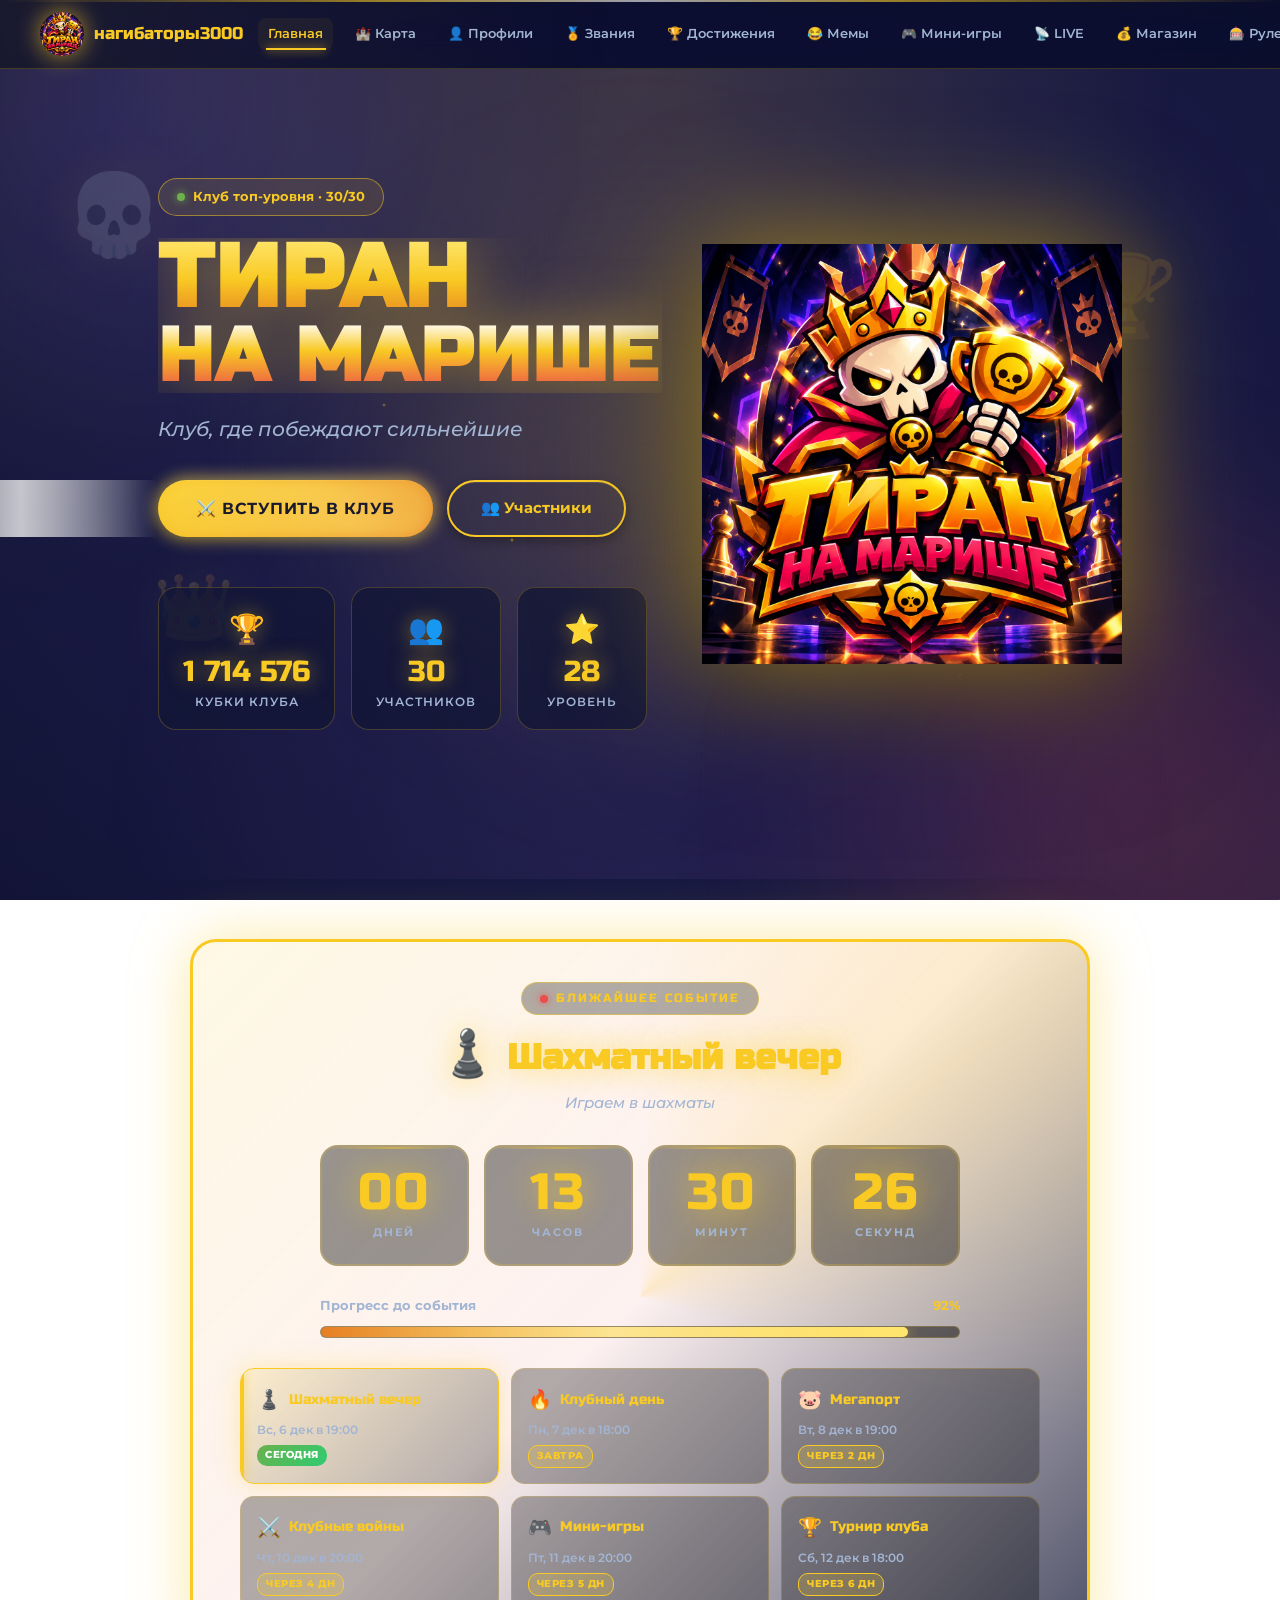
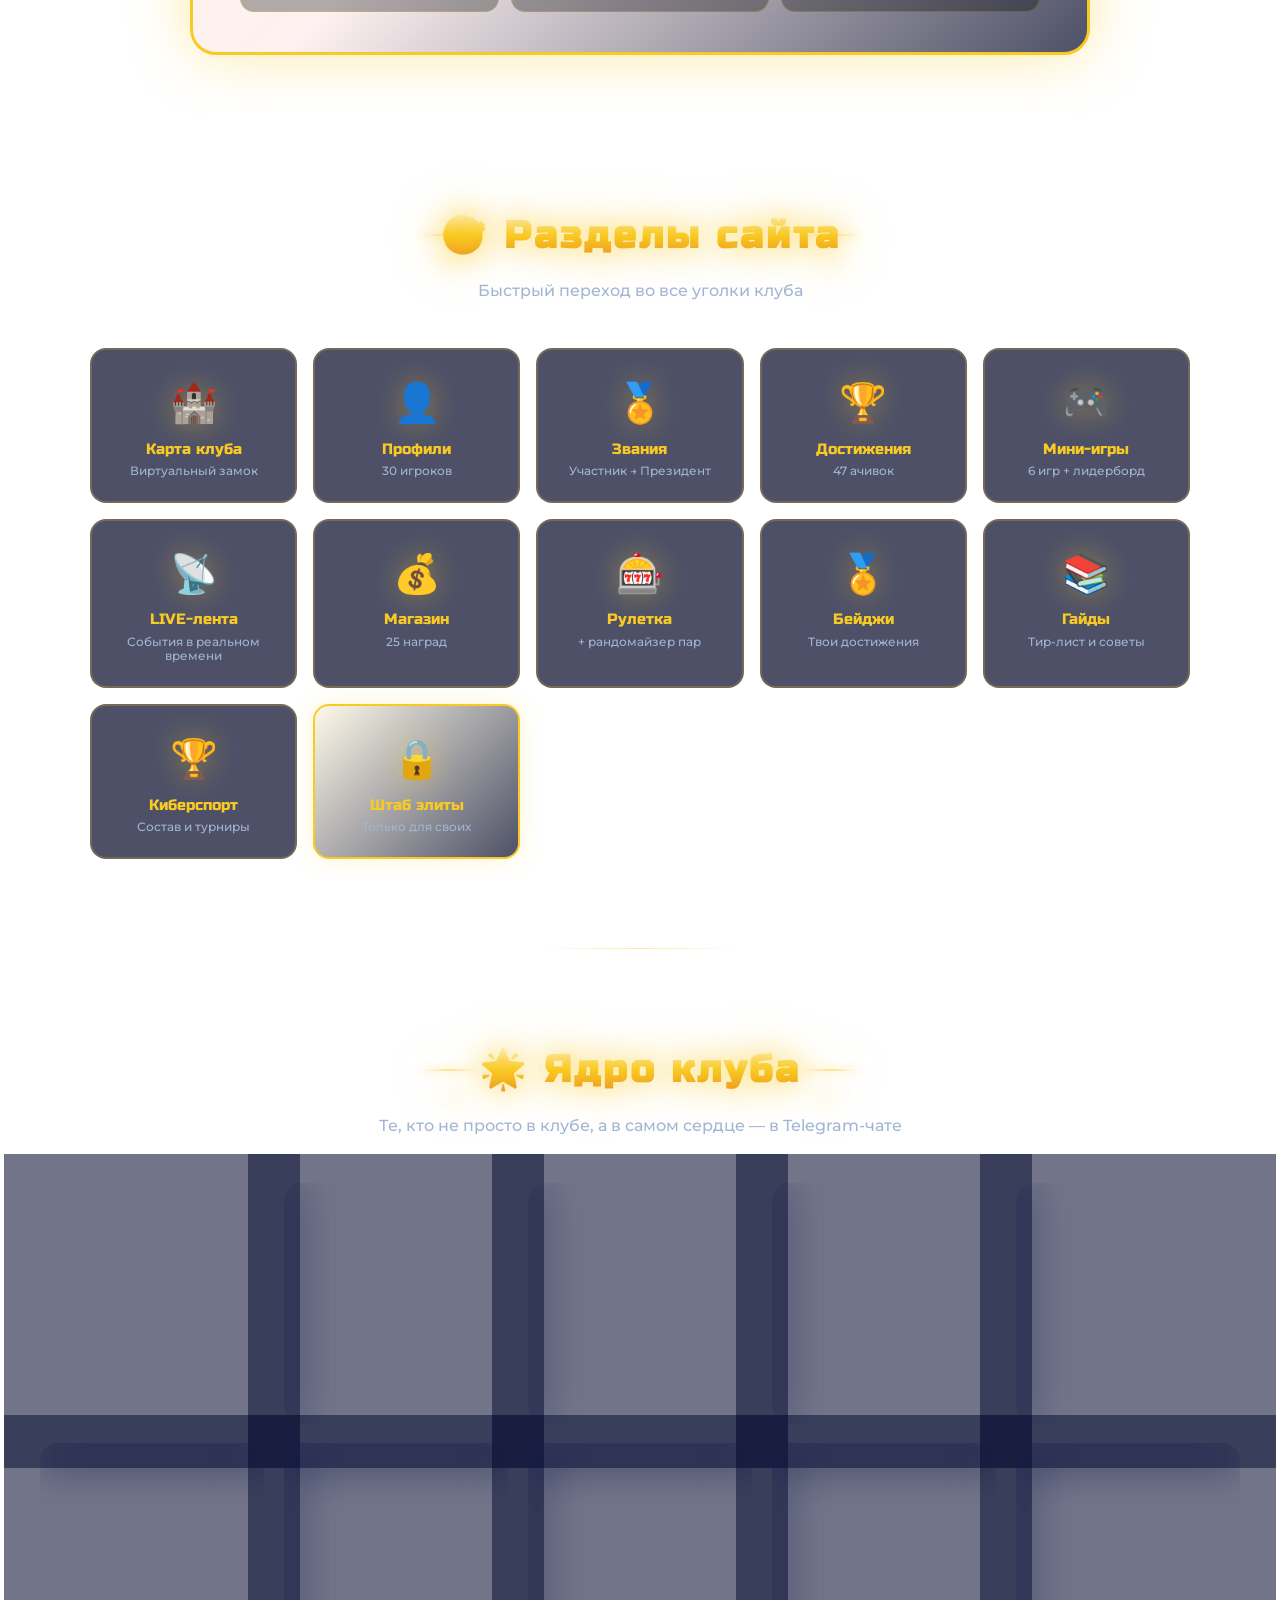
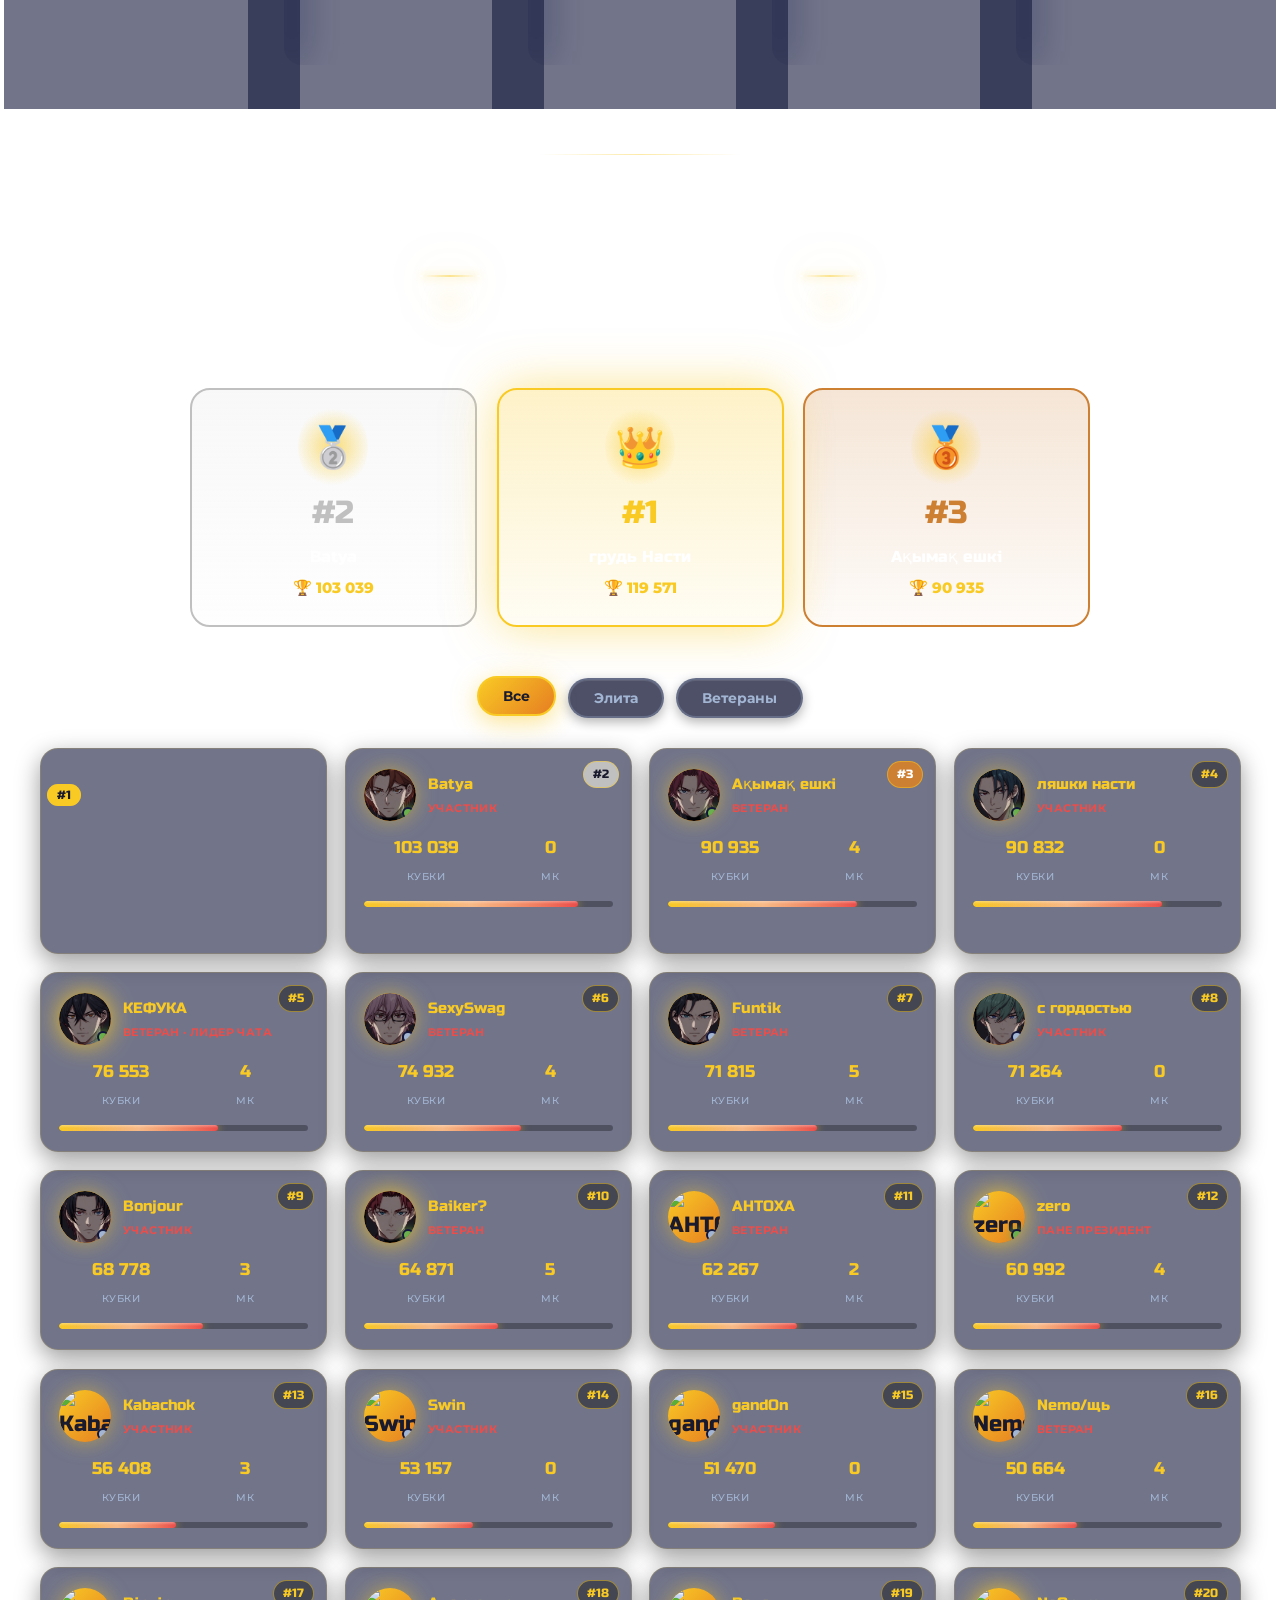
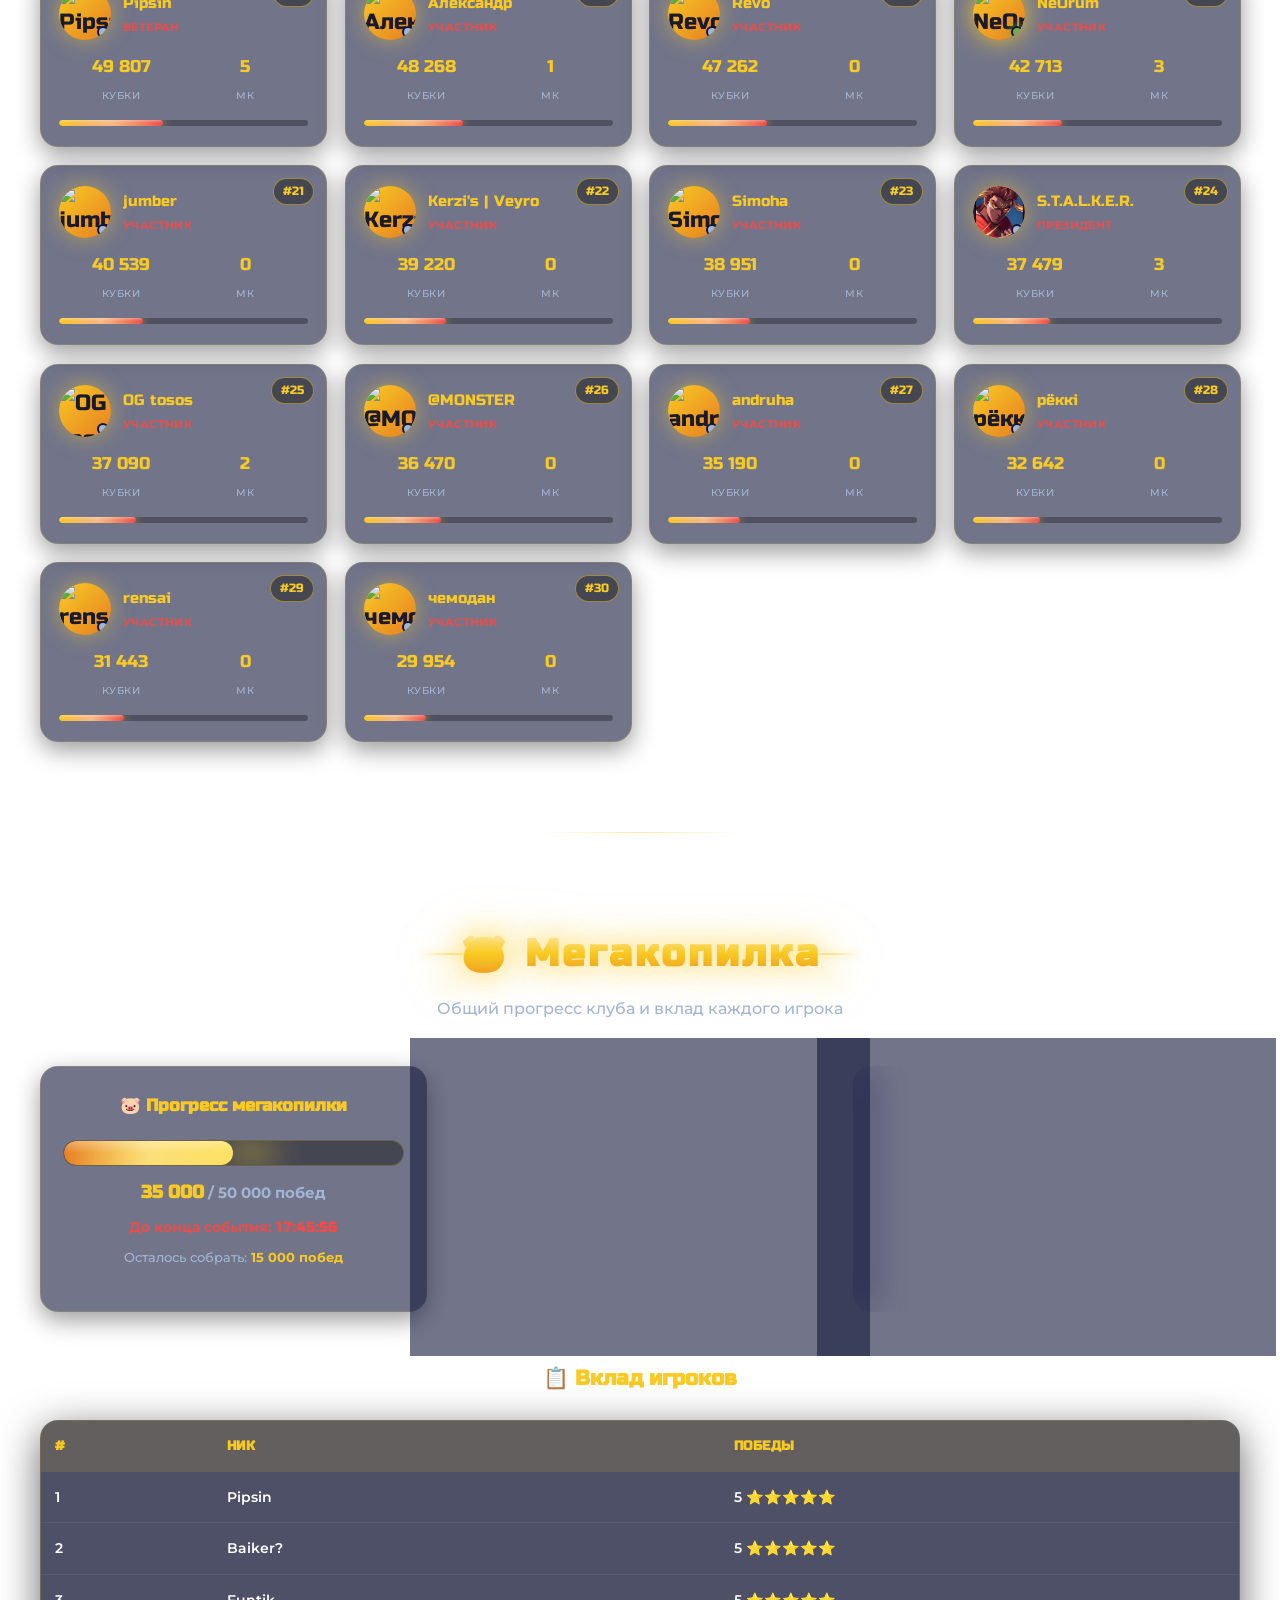
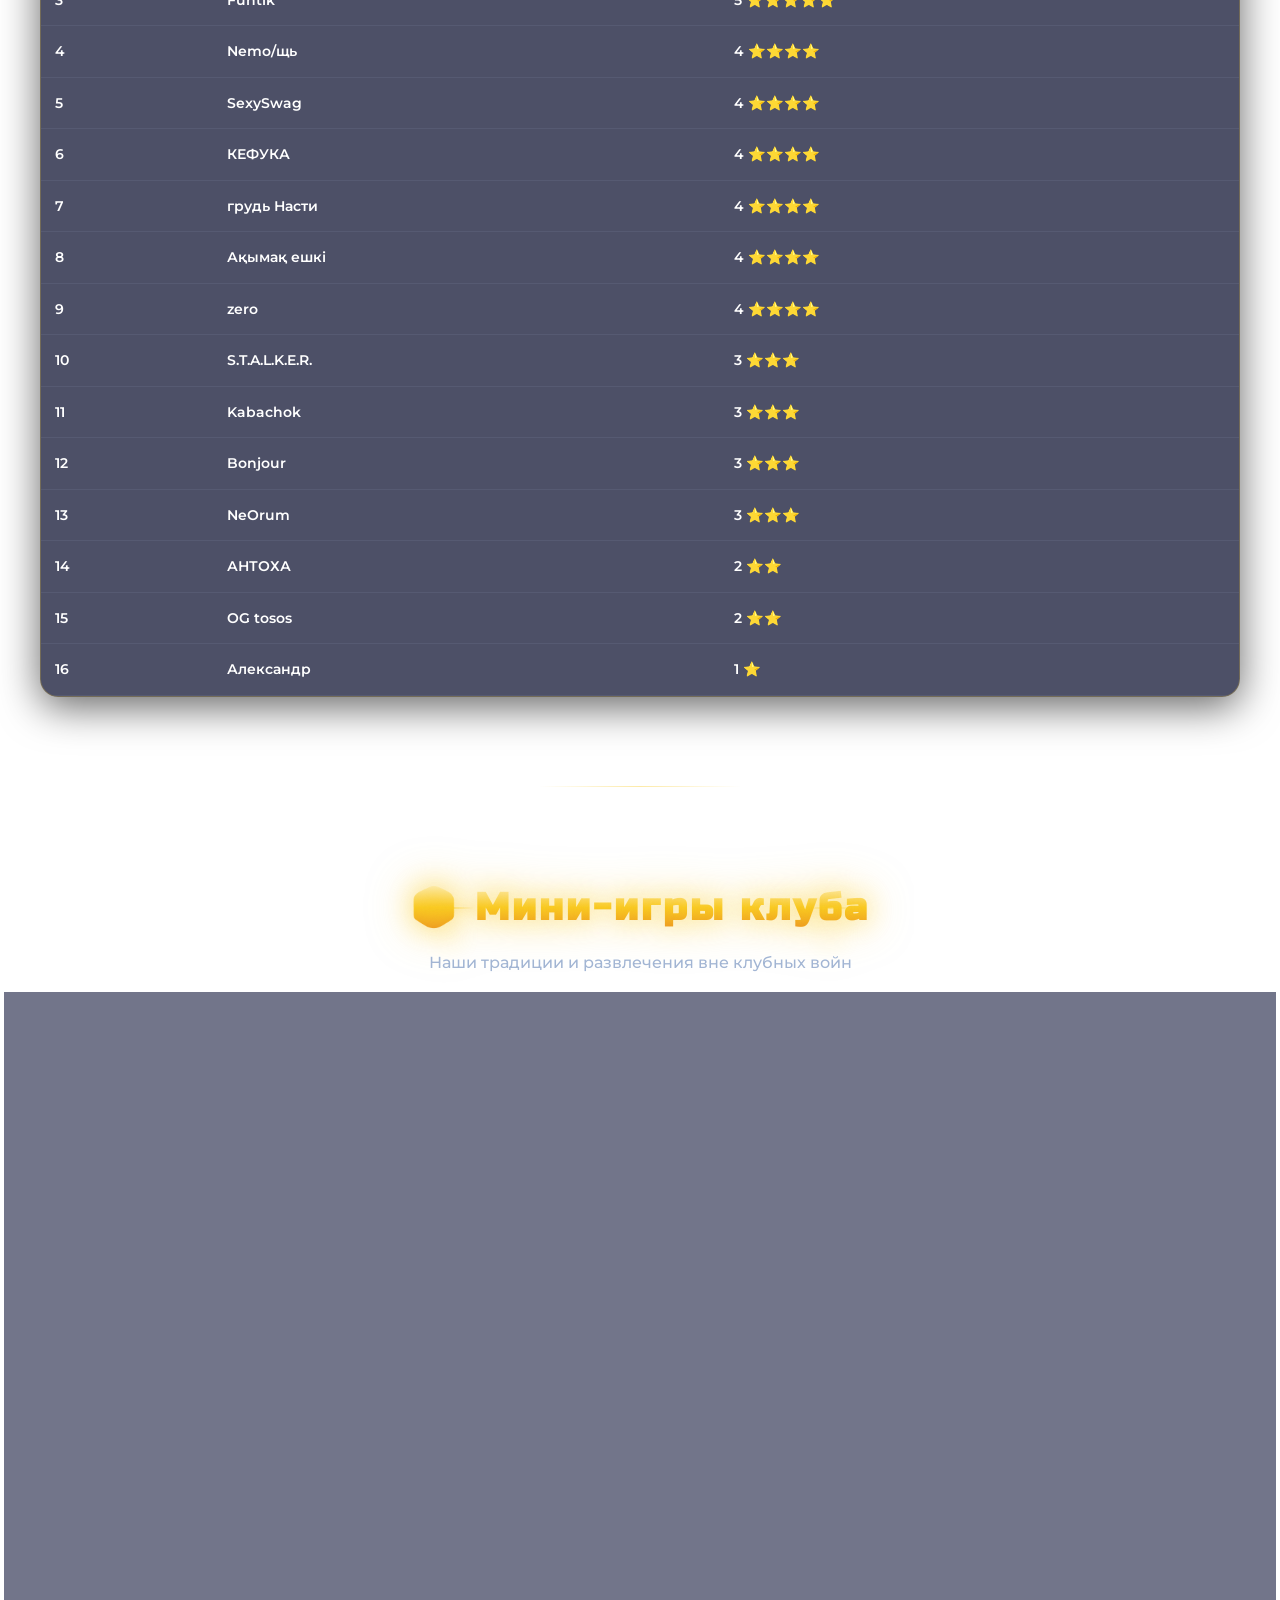
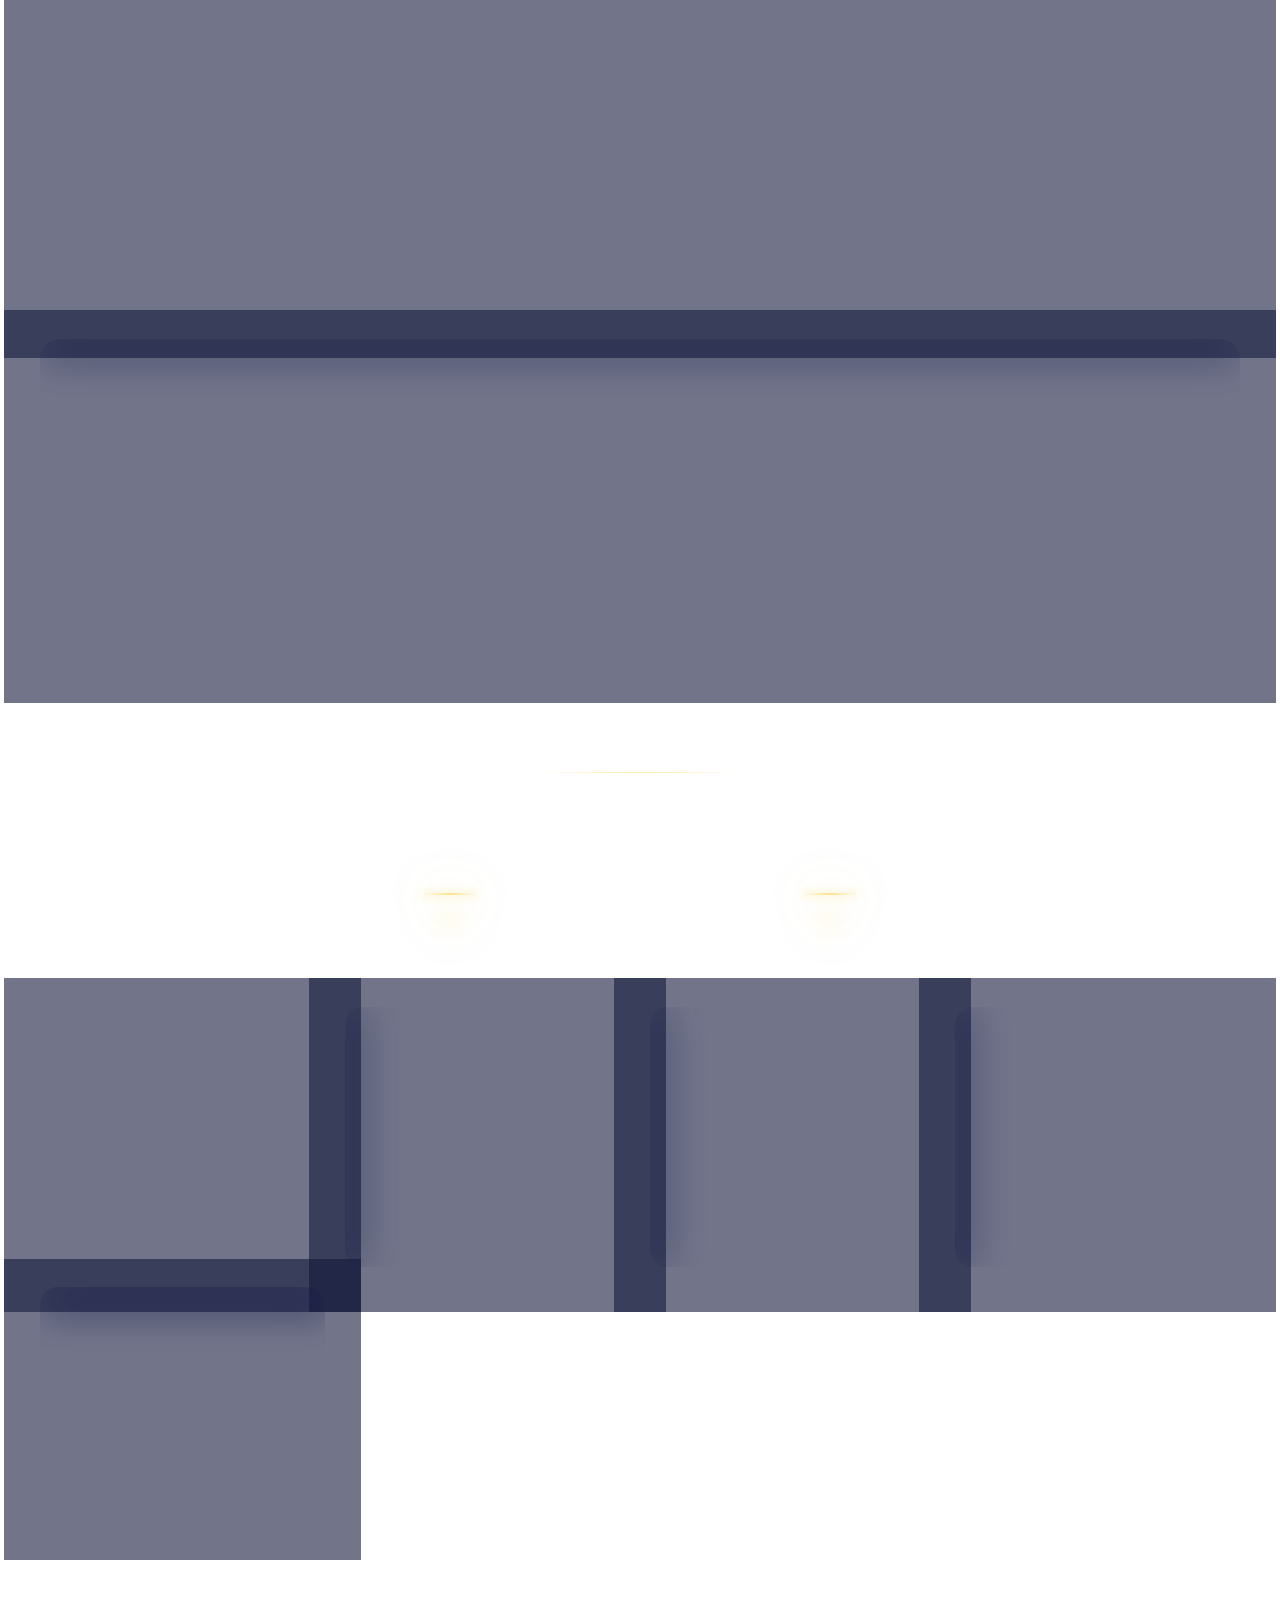
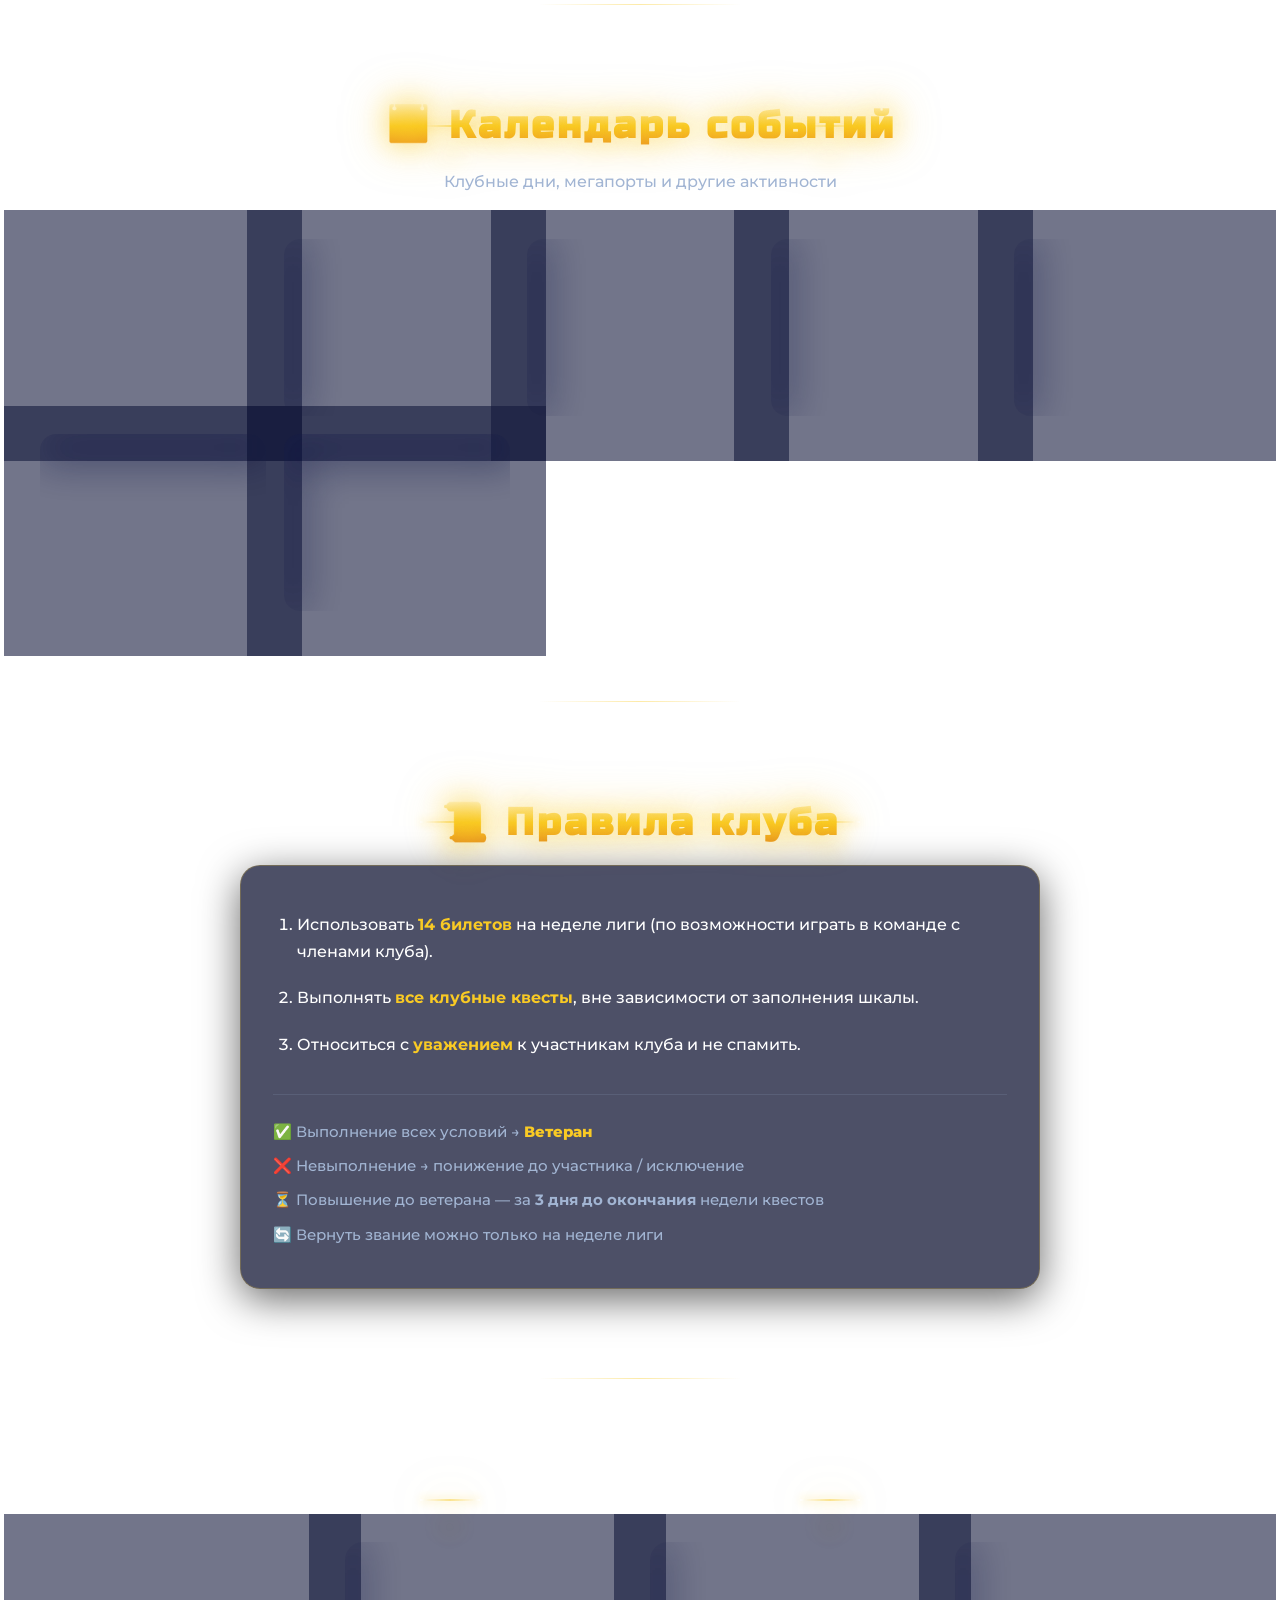
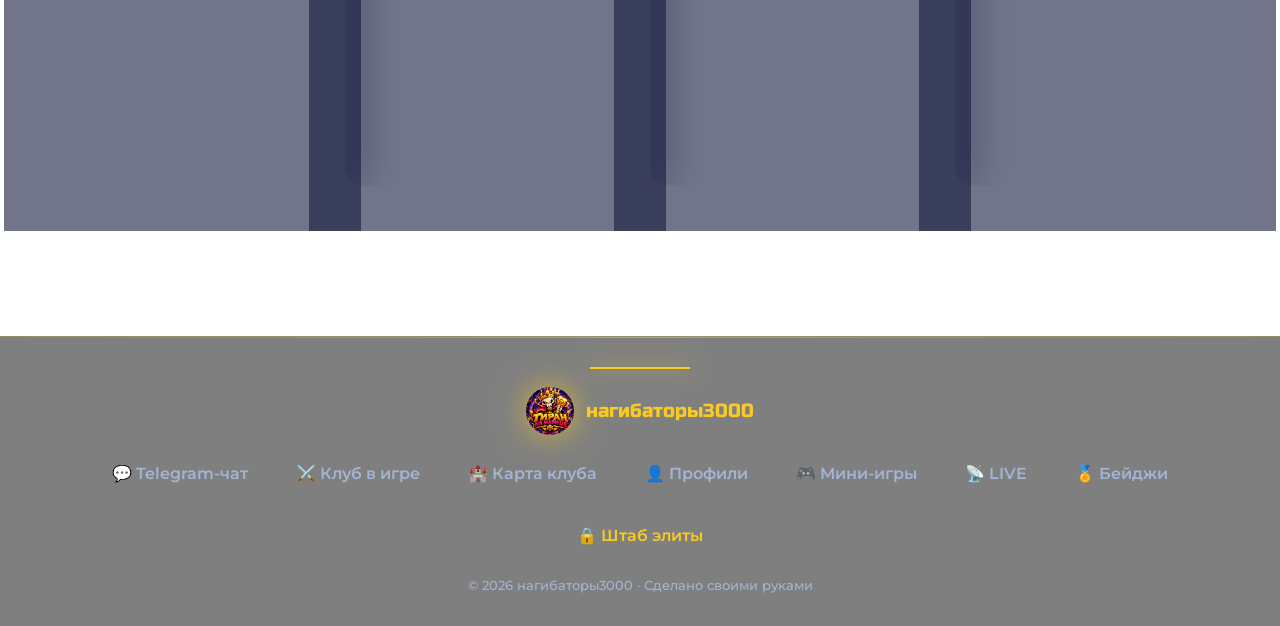
==== commit 63adfe73: "Mobile Lite Mode: оптимизация для телефонов" ====
--- a/index.html
+++ b/index.html
@@ -14,6 +14,7 @@
     <link rel="stylesheet" href="intro.css">
     <link rel="stylesheet" href="upgrade.css">
     <link rel="stylesheet" href="upgrade2.css">
+<link rel="stylesheet" href="mobile-lite.css">
 </head>
 <body>
 
--- a/mobile-lite.css
+++ b/mobile-lite.css
@@ -0,0 +1,383 @@
+/* ============================================================
+   MOBILE-LITE.CSS — Облегчённый режим для телефонов
+   Отключает тяжёлые эффекты на мобильных для производительности
+   ============================================================ */
+
+/* ==================== ОБЩИЕ ОПТИМИЗАЦИИ ДЛЯ ТЕЛЕФОНОВ ==================== */
+@media (max-width: 900px) {
+
+    /* ========== 1. ОТКЛЮЧАЕМ ВСЕ ЧАСТИЦЫ ========== */
+    .bg-particles,
+    .bg-particles::before,
+    .bg-particles::after,
+    .particle,
+    .hero-shine,
+    .bg-glow,
+    .bg-glow-1,
+    .bg-glow-2 {
+        display: none !important;
+    }
+
+    /* ========== 2. УБИРАЕМ BLUR (самое тяжёлое) ========== */
+    *,
+    *::before,
+    *::after {
+        backdrop-filter: none !important;
+        -webkit-backdrop-filter: none !important;
+    }
+
+    /* ========== 3. УПРОЩАЕМ ФОН ========== */
+    body {
+        background: #060B18 !important;
+        background-attachment: scroll !important;
+    }
+
+    body::before,
+    body::after {
+        display: none !important;
+    }
+
+    /* ========== 4. УБИРАЕМ ВСЕ СВЕЧЕНИЯ ========== */
+    .hero-title,
+    .section-title,
+    .stat-value,
+    .player-nick,
+    .elite-nick,
+    .hall-nick,
+    .logo-text,
+    .logo-img {
+        text-shadow: none !important;
+        filter: none !important;
+        animation: none !important;
+    }
+
+    /* ========== 5. УБИРАЕМ АНИМАЦИИ ЗАГОЛОВКОВ ========== */
+    .section-title::before,
+    .section-title::after {
+        display: none !important;
+    }
+
+    .section-title {
+        background: none !important;
+        -webkit-text-fill-color: #FFD23F !important;
+        color: #FFD23F !important;
+        animation: none !important;
+        filter: none !important;
+    }
+
+    /* ========== 6. ОТКЛЮЧАЕМ PARALLAX ========== */
+    [data-parallax] {
+        transform: none !important;
+    }
+
+    .hero-text,
+    .hero-visual {
+        transform: none !important;
+    }
+
+    /* ========== 7. ОТКЛЮЧАЕМ 3D-TILT И HOVER-ЭФФЕКТЫ ========== */
+    .player-card,
+    .elite-card,
+    .hall-card,
+    .guide-card,
+    .shop-card,
+    .badge-card,
+    .meme-card,
+    .ach-page-card {
+        transform: none !important;
+        transition: none !important;
+    }
+
+    .player-card:hover,
+    .elite-card:hover,
+    .hall-card:hover,
+    .player-card:active,
+    .elite-card:active {
+        transform: none !important;
+    }
+
+    /* ========== 8. УБИРАЕМ МНОЖЕСТВЕННЫЕ АНИМАЦИИ ========== */
+    .elite-card,
+    .stat-card,
+    .hero-character,
+    .hero-character-img,
+    .hero-character-glow,
+    .hero-character-ring,
+    .logo-img,
+    .minigame-icon,
+    .hall-icon,
+    .value-icon,
+    .card-icon,
+    .podium-crown {
+        animation: none !important;
+    }
+
+    /* ========== 9. УБИРАЕМ БЛЕСКИ И SHIMMER ========== */
+    .btn-shimmer,
+    .btn-gold::after,
+    .btn-hero::after,
+    .progress-fill::after,
+    .player-progress-fill::after,
+    .stat-bar-fill::after,
+    .ach-page-progress-fill::after,
+    .ach-page-rarity::before {
+        display: none !important;
+        animation: none !important;
+    }
+
+    /* ========== 10. УПРОЩАЕМ КАРТОЧКИ ========== */
+    .panel,
+    .elite-card,
+    .hall-card,
+    .cal-card,
+    .value-card,
+    .guide-card,
+    .shop-card,
+    .badge-card,
+    .player-card,
+    .minigame-card,
+    .achievement-card,
+    .rank-detail-card,
+    .rank-members-group,
+    .live-stat-card,
+    .activity-item,
+    .meme-card {
+        background: rgba(16, 26, 61, 0.9) !important;
+        box-shadow: 0 4px 12px rgba(0, 0, 0, 0.3) !important;
+        transition: none !important;
+    }
+
+    .panel:hover,
+    .player-card:hover,
+    .elite-card:hover,
+    .hall-card:hover,
+    .guide-card:hover,
+    .shop-card:hover,
+    .badge-card:hover {
+        transform: none !important;
+        box-shadow: 0 4px 12px rgba(0, 0, 0, 0.3) !important;
+    }
+
+    /* ========== 11. УБИРАЕМ ГРАДИЕНТНЫЕ АНИМАЦИИ ФОНА ========== */
+    .bg-gradient {
+        animation: none !important;
+        background: #060B18 !important;
+    }
+
+    /* ========== 12. ОТКЛЮЧАЕМ SCROLL-PROGRESS ========== */
+    .scroll-progress {
+        display: none !important;
+    }
+
+    /* ========== 13. ОТКЛЮЧАЕМ CONIC-ГРАДИЕНТЫ (тяжёлые) ========== */
+    .ach-page-card::after,
+    .ach-page-card.legendary::after,
+    .legendary::after,
+    .ach-page-card::before {
+        display: none !important;
+        animation: none !important;
+    }
+
+    /* ========== 14. УПРОЩАЕМ AVATAR ВРАЩЕНИЕ ========== */
+    .player-avatar::after,
+    .elite-card-avatar::after,
+    .hero-character-ring {
+        display: none !important;
+        animation: none !important;
+    }
+
+    /* ========== 15. УБИРАЕМ ВСЕ HOVER LIGHT EFFECTS ========== */
+    .player-card::before,
+    .elite-card::before,
+    .hall-card::before,
+    .guide-card::before,
+    .shop-card::before,
+    .badge-card::before {
+        display: none !important;
+    }
+
+    /* ========== 16. УБИРАЕМ СЛОЖНЫЕ TOOLTIPS ========== */
+    .ach-page-tooltip,
+    .rank-step-tooltip {
+        display: none !important;
+    }
+
+    /* ========== 17. УПРОЩАЕМ HERO CHARACTER ========== */
+    .hero-character-glow {
+        display: none !important;
+    }
+
+    .hero-character-img {
+        filter: none !important;
+    }
+
+    /* ========== 18. УПРОЩАЕМ КНОПКИ ========== */
+    .btn,
+    .btn-gold,
+    .btn-outline,
+    .btn-hero,
+    .filter-btn,
+    .tab-btn {
+        transition: opacity 0.15s !important;
+        box-shadow: none !important;
+    }
+
+    .btn:hover,
+    .btn-gold:hover,
+    .btn-outline:hover,
+    .btn-hero:hover {
+        transform: none !important;
+        box-shadow: none !important;
+    }
+
+    .btn:active,
+    .btn-gold:active,
+    .btn-outline:active {
+        opacity: 0.8;
+    }
+
+    /* ========== 19. ПЛАВНОСТЬ СКРОЛЛА ========== */
+    html {
+        scroll-behavior: auto;
+    }
+
+    * {
+        -webkit-overflow-scrolling: touch;
+    }
+
+    /* ========== 20. REVEAL-АНИМАЦИИ ОТКЛЮЧАЕМ ========== */
+    .reveal-up,
+    .stagger > * {
+        opacity: 1 !important;
+        transform: none !important;
+        transition: none !important;
+    }
+
+    /* ========== 21. HEADER — БЕЗ BACKDROP ========== */
+    .header {
+        background: rgba(6, 11, 24, 0.98) !important;
+        backdrop-filter: none !important;
+        -webkit-backdrop-filter: none !important;
+    }
+
+    .header::before {
+        animation: none !important;
+    }
+
+    /* ========== 22. МОДАЛКИ — БЕЗ BACKDROP-FILTER ========== */
+    .modal-content,
+    .ach-modal-content,
+    .meme-modal-content,
+    .game-modal-content,
+    .castle-modal-content,
+    .buy-modal-content,
+    .success-modal-content,
+    .roulette-modal-content,
+    .rankup-content,
+    .notif-panel,
+    .cmd-palette {
+        background: #101A3D !important;
+        backdrop-filter: none !important;
+        -webkit-backdrop-filter: none !important;
+        box-shadow: 0 10px 40px rgba(0, 0, 0, 0.8) !important;
+    }
+
+    /* ========== 23. ОТКЛЮЧАЕМ ЧАСТИЦЫ В МОДАЛКАХ ========== */
+    .rankup-particles,
+    .success-particles,
+    .ach-modal-particles,
+    .roulette-modal-particles,
+    .badge-modal-particles,
+    .intro-particles {
+        display: none !important;
+    }
+
+    /* ========== 24. INTRO — УПРОЩАЕМ ========== */
+    .intro-rays,
+    .intro-flash,
+    .intro-particles,
+    .intro-logo-glow {
+        display: none !important;
+    }
+
+    .intro-logo,
+    .intro-title,
+    .intro-subtitle {
+        animation: none !important;
+        opacity: 1 !important;
+        transform: none !important;
+    }
+
+    /* ========== 25. ПРОГРЕСС-БАРЫ БЕЗ АНИМАЦИИ ========== */
+    .progress-fill,
+    .player-progress-fill,
+    .stat-bar-fill,
+    .ach-progress-fill,
+    .badges-progress-fill {
+        transition: width 0.3s !important;
+        box-shadow: none !important;
+    }
+
+    /* ========== 26. СВЕЧЕНИЕ ОТКЛЮЧАЕМ ВЕЗДЕ ========== */
+    * {
+        text-shadow: none !important;
+    }
+
+    /* Для некоторых элементов оставляем минимальное свечение */
+    .logo-text,
+    .hero-title,
+    .section-title {
+        text-shadow: 0 0 10px rgba(255, 210, 63, 0.3) !important;
+    }
+}
+
+/* ==================== СУПЕР-ЭКОНОМНЫЙ РЕЖИМ (для старых телефонов) ==================== */
+@media (max-width: 400px) {
+    .logo-text {
+        display: none;
+    }
+
+    .logo-img {
+        width: 32px !important;
+        height: 32px !important;
+    }
+
+    .section {
+        padding: 40px 0 !important;
+    }
+
+    .hero {
+        padding: 30px 0 40px !important;
+        min-height: auto !important;
+    }
+
+    .hero-title {
+        font-size: 1.8rem !important;
+    }
+
+    .stat-card {
+        padding: 10px 14px !important;
+    }
+
+    .stat-value {
+        font-size: 1.3rem !important;
+    }
+}
+
+/* ==================== PREFERS-REDUCED-MOTION (для всех) ==================== */
+@media (prefers-reduced-motion: reduce) {
+    *,
+    *::before,
+    *::after {
+        animation-duration: 0.01ms !important;
+        animation-iteration-count: 1 !important;
+        transition-duration: 0.01ms !important;
+    }
+
+    .bg-particles,
+    .particle,
+    .bg-glow,
+    .scroll-progress {
+        display: none !important;
+    }
+}
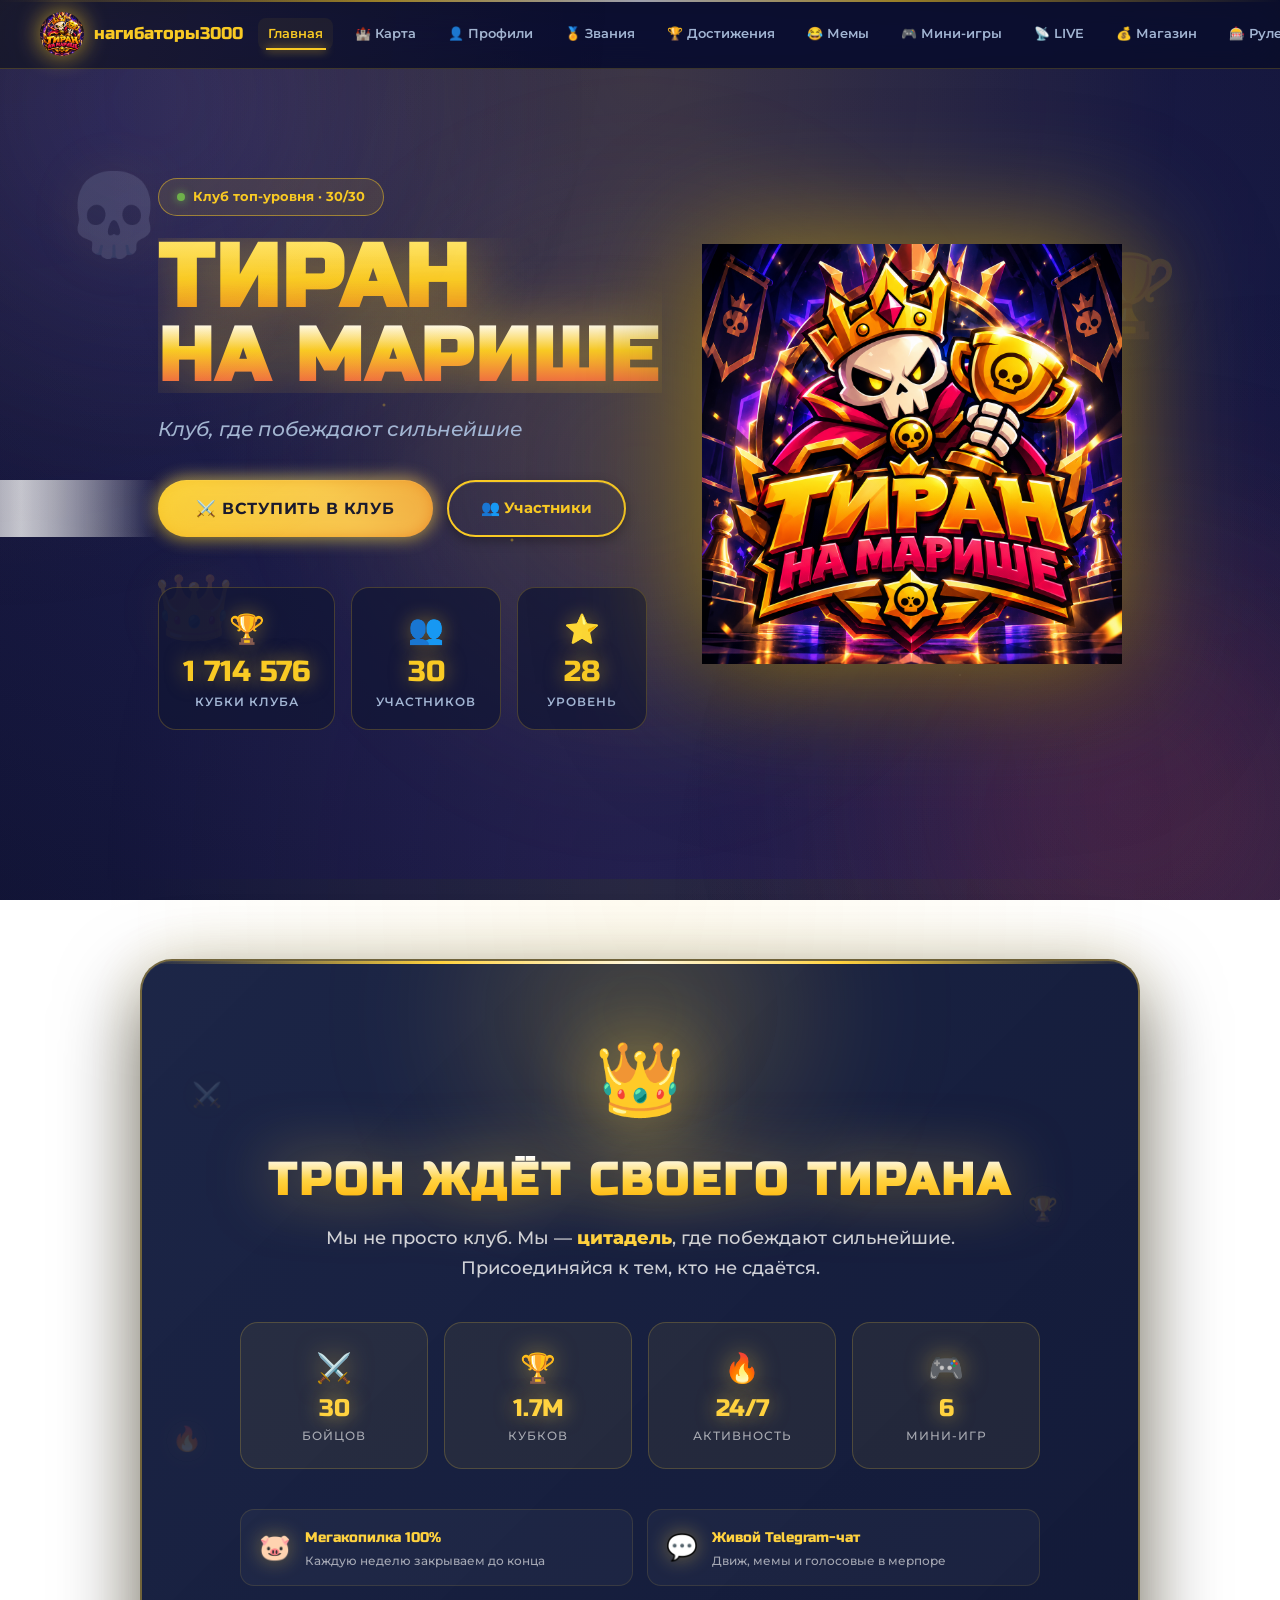
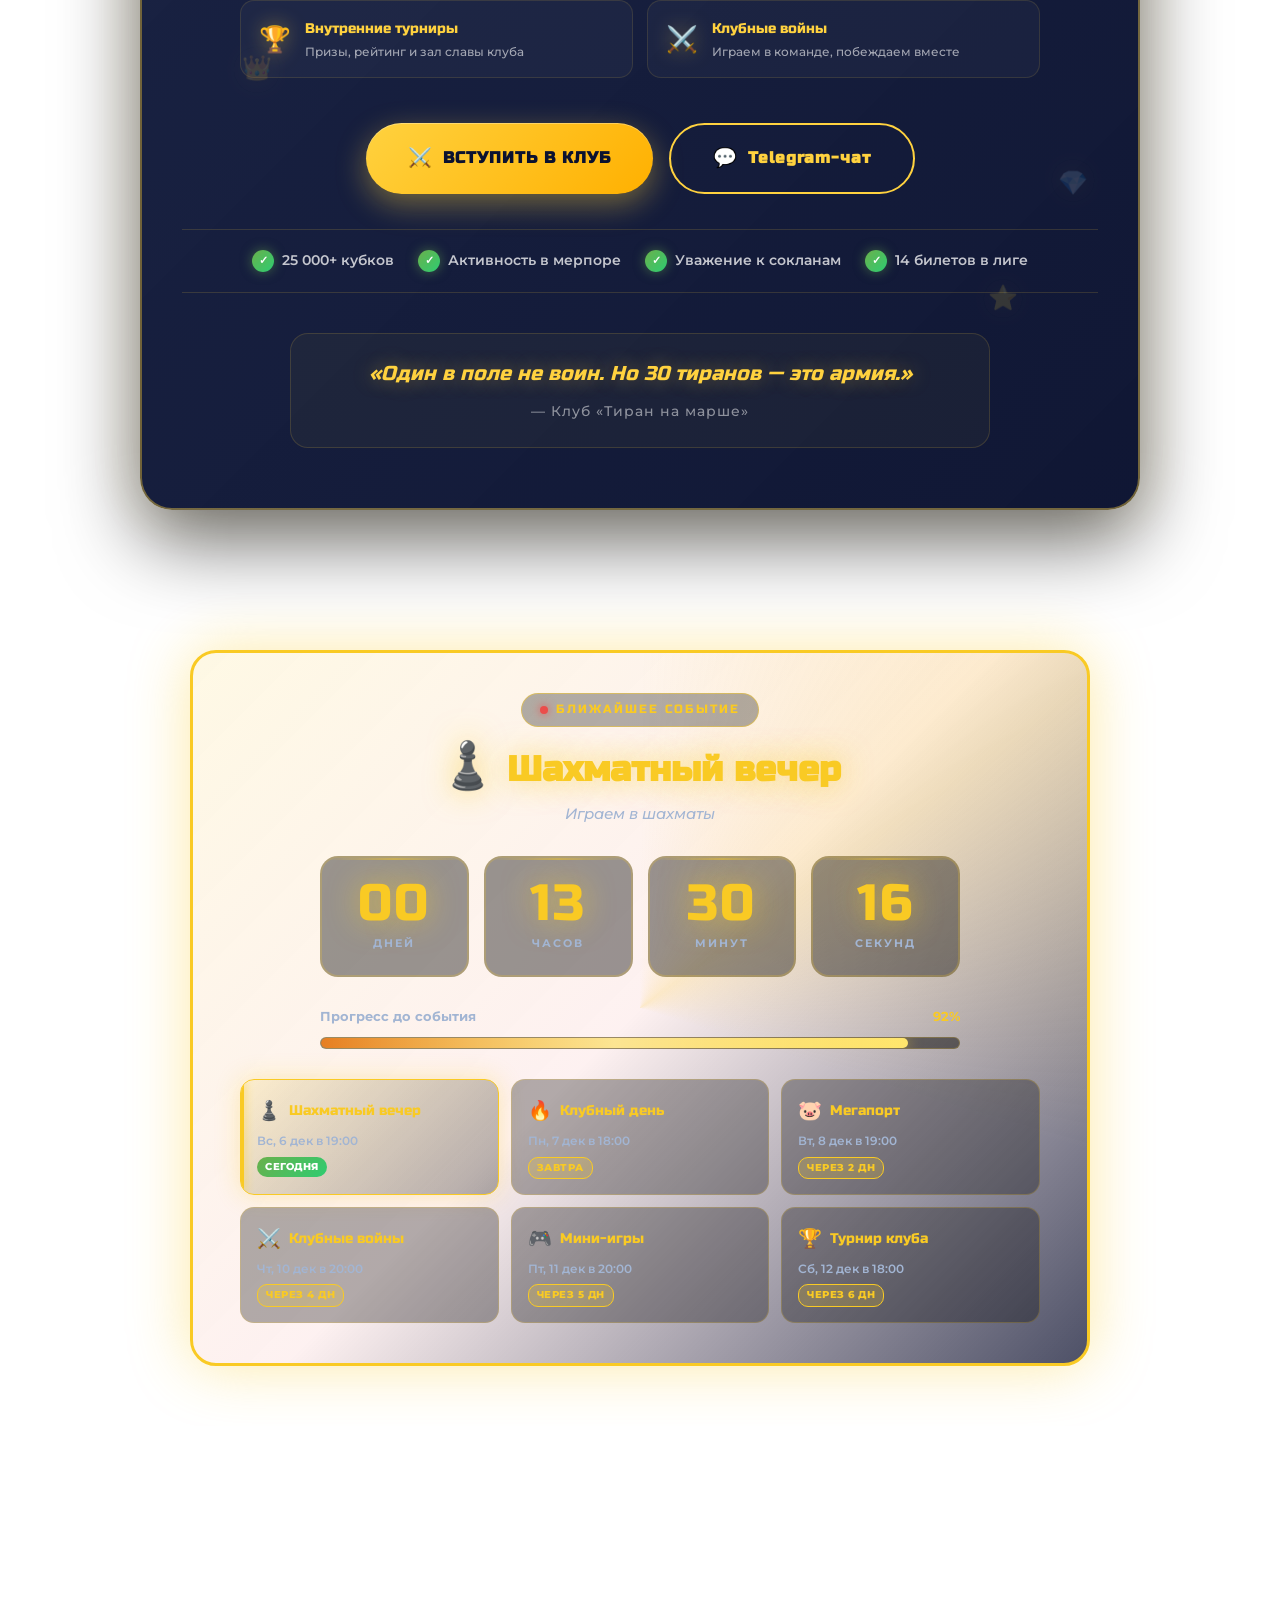
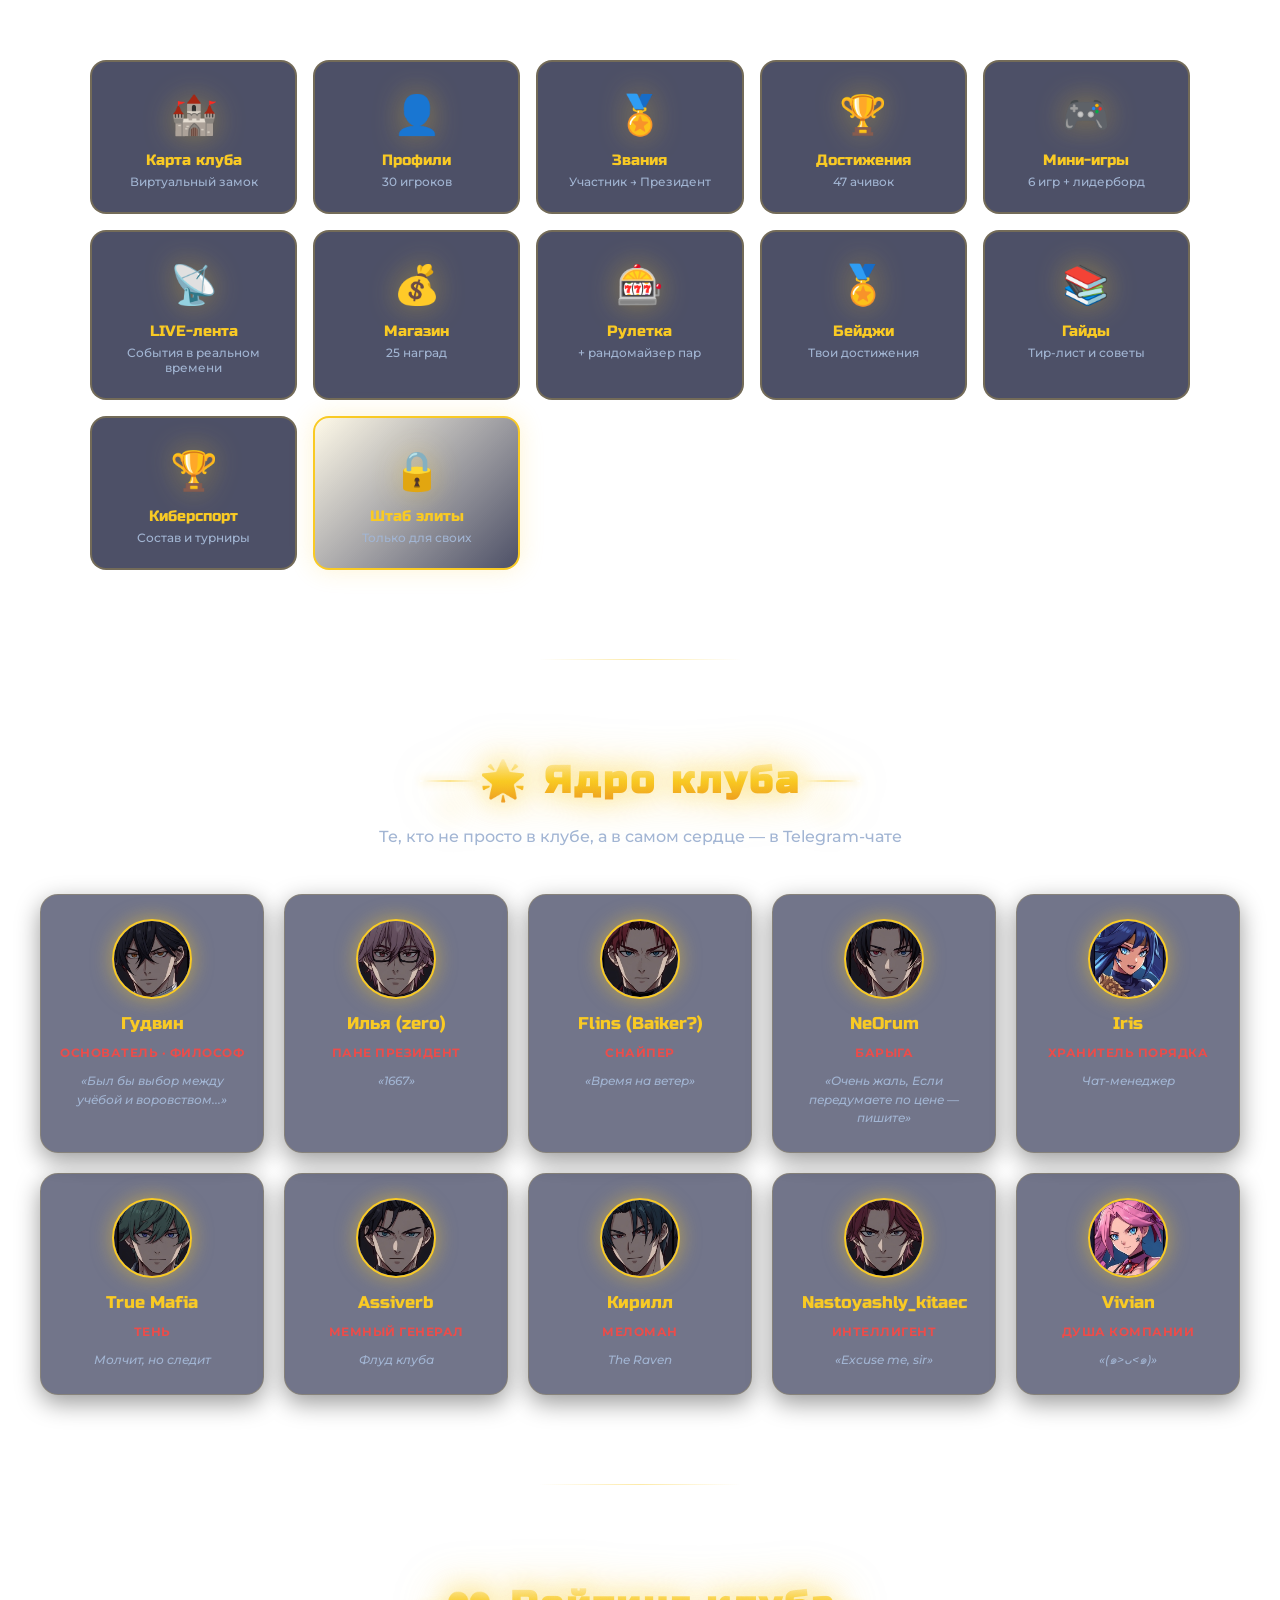
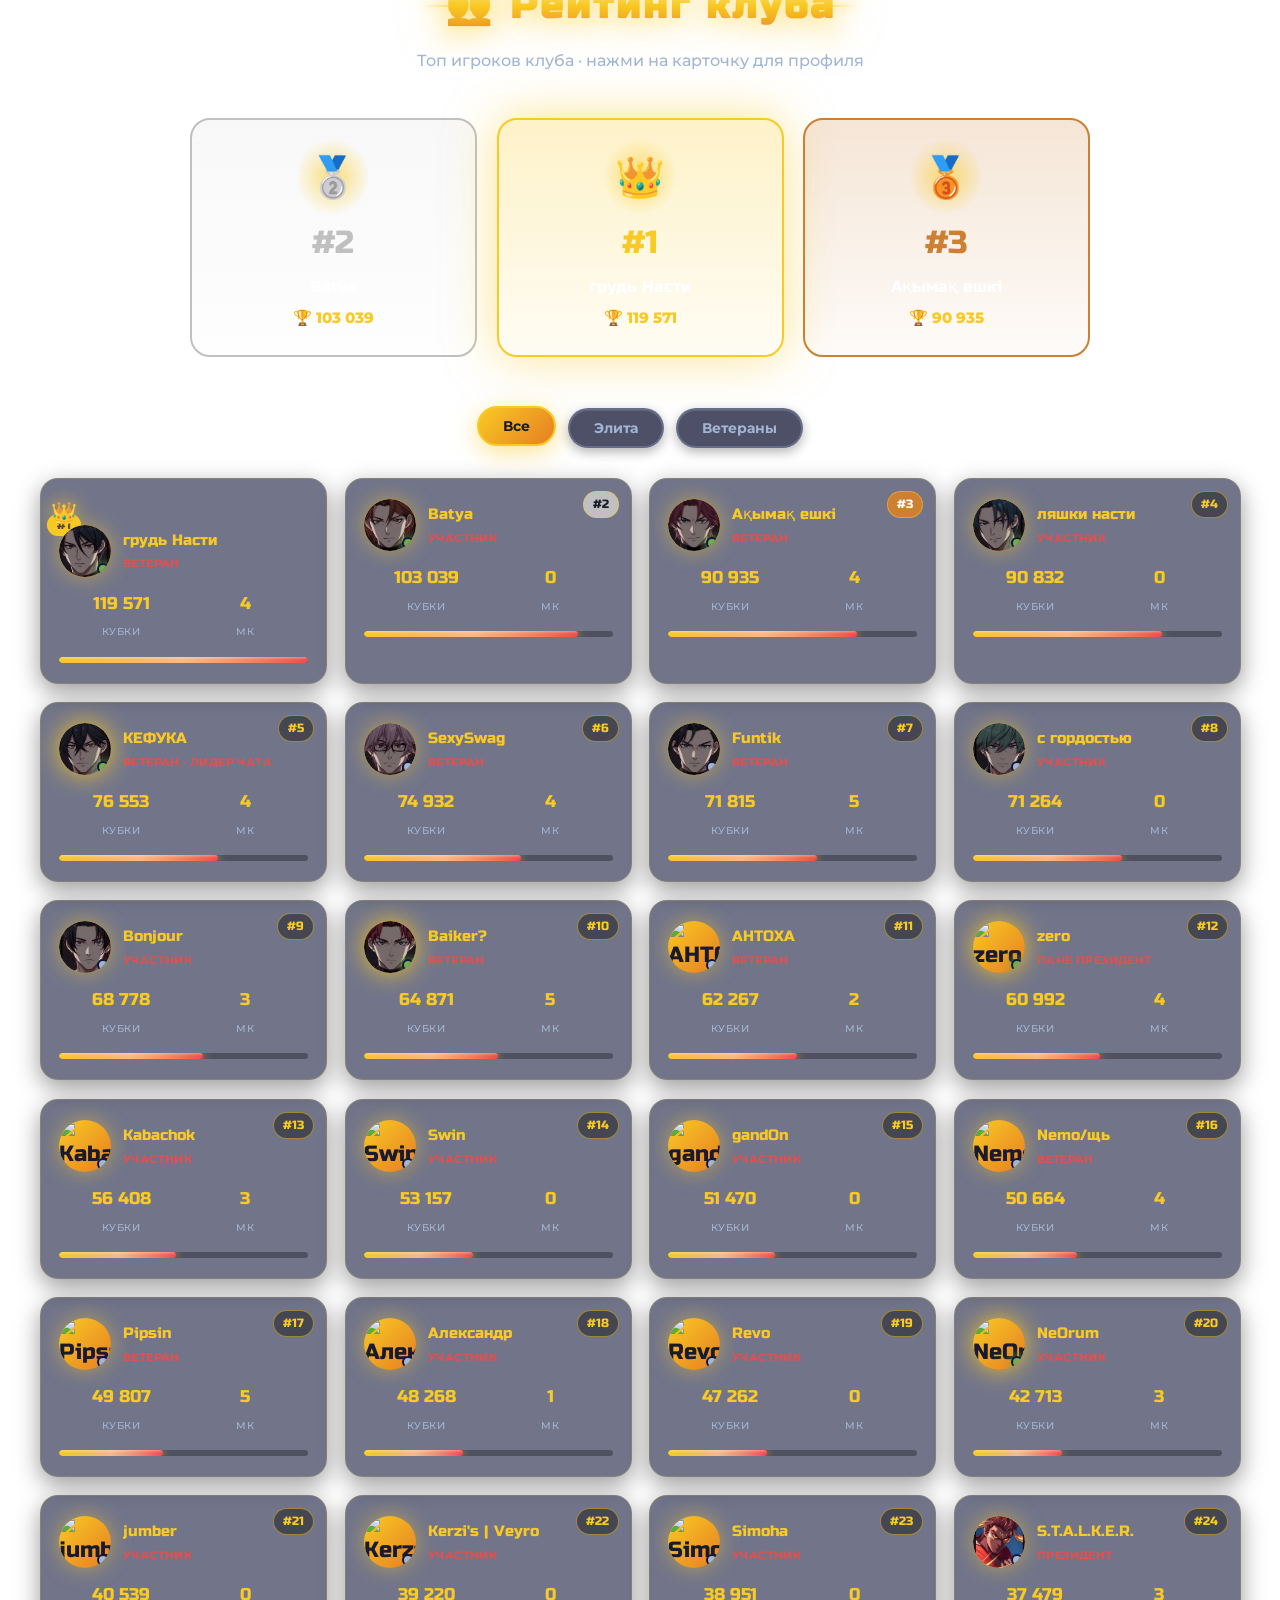
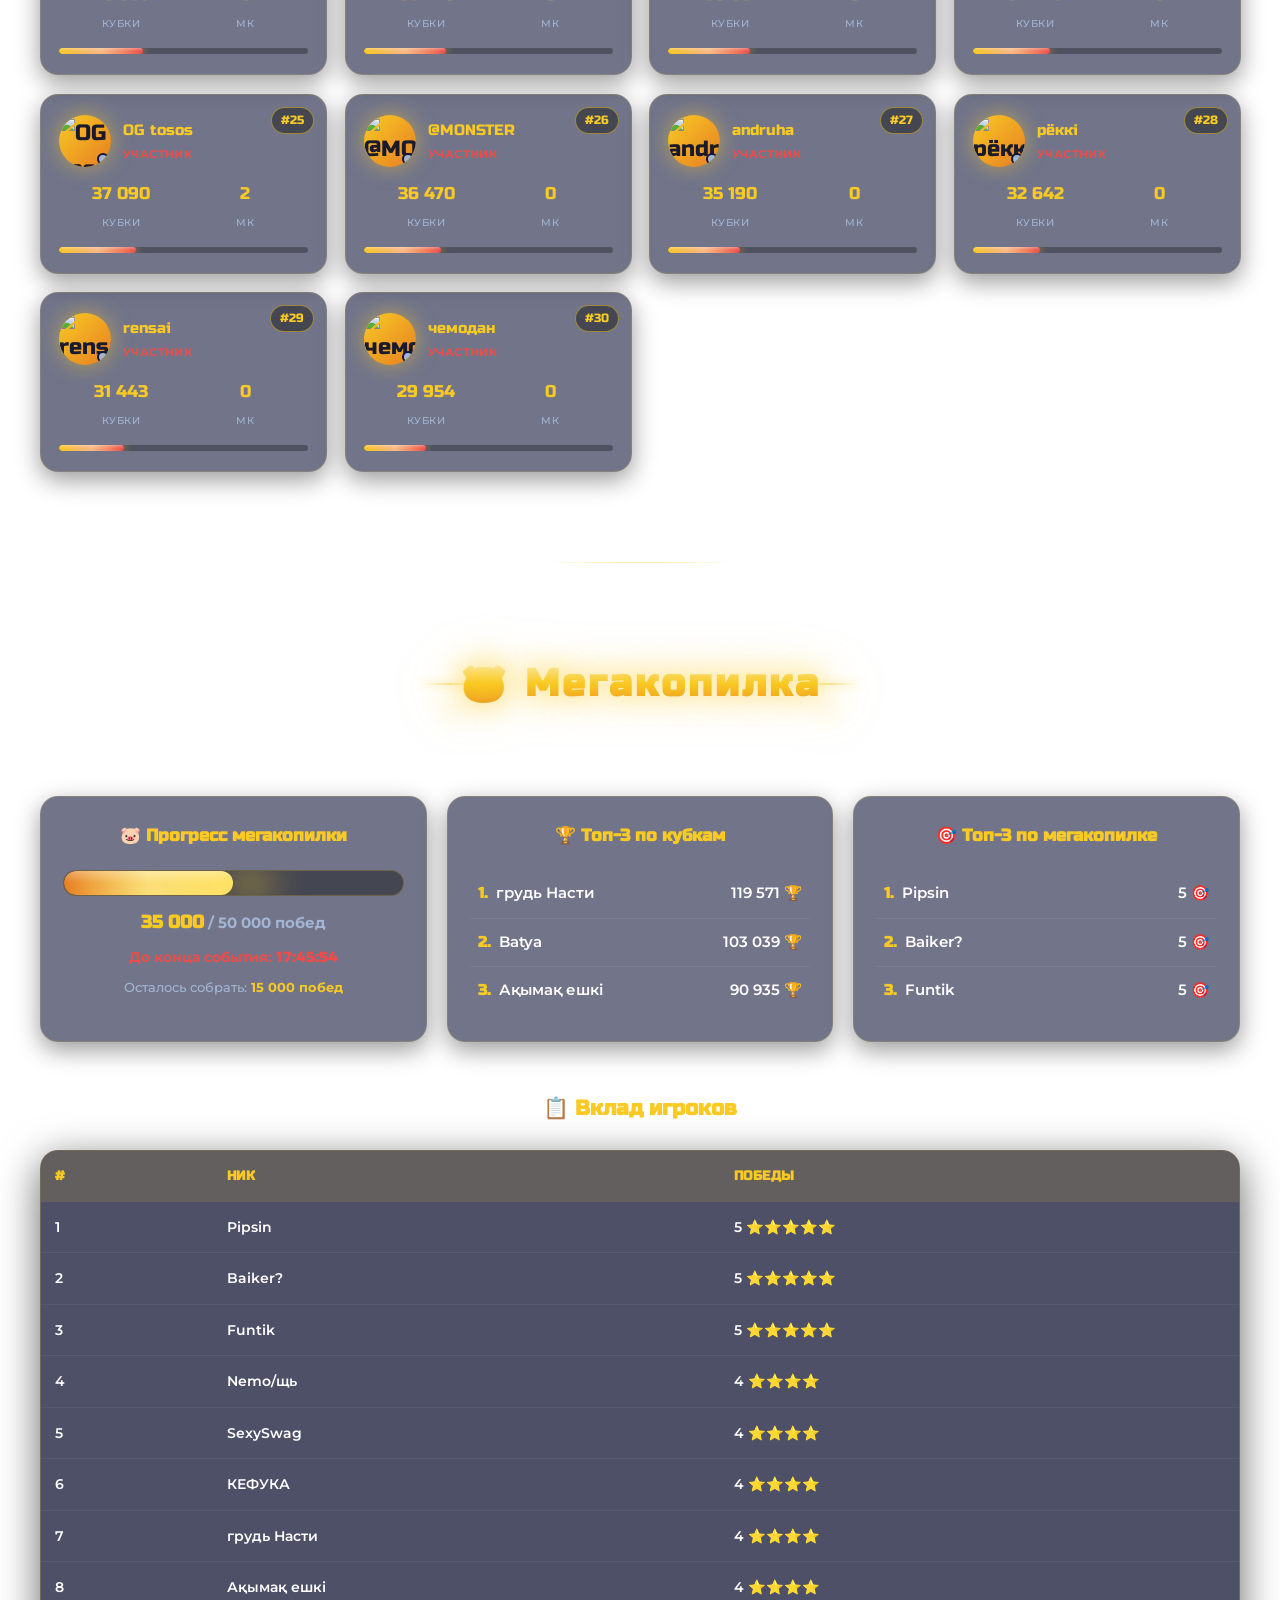
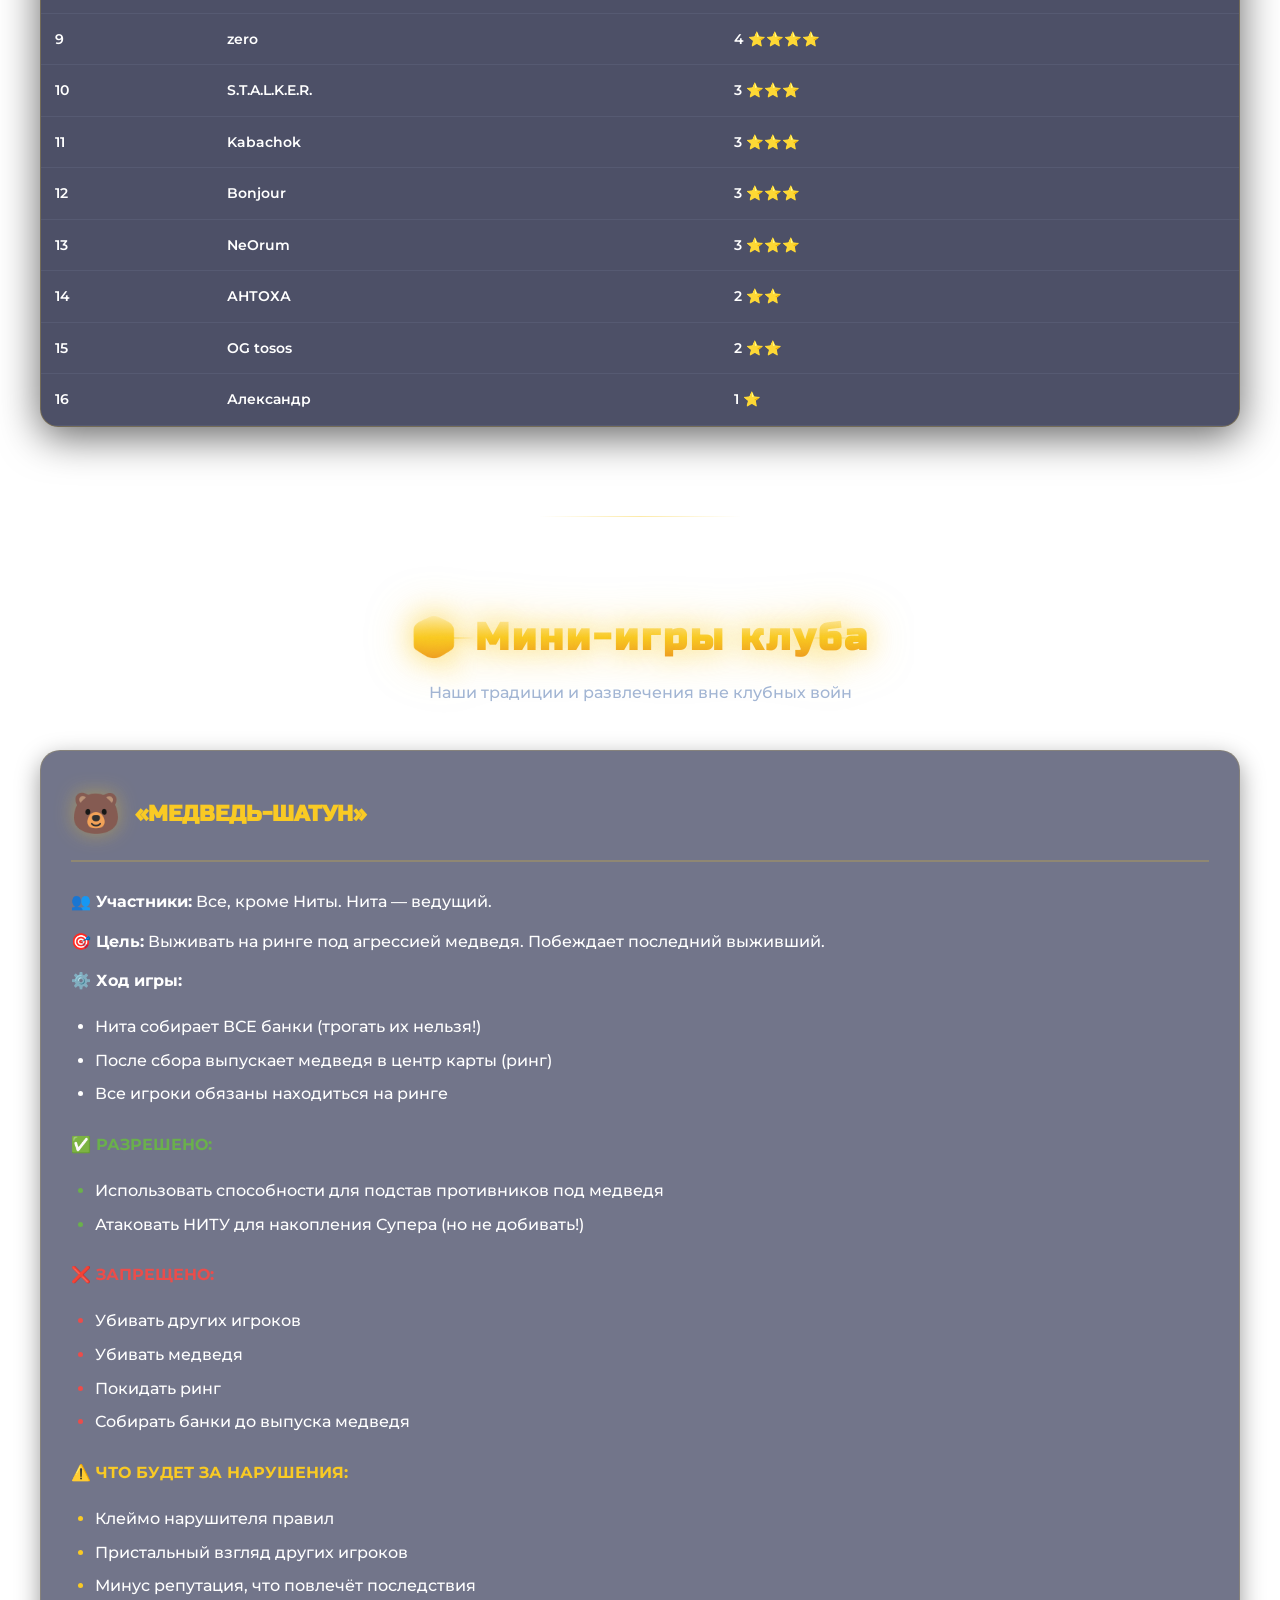
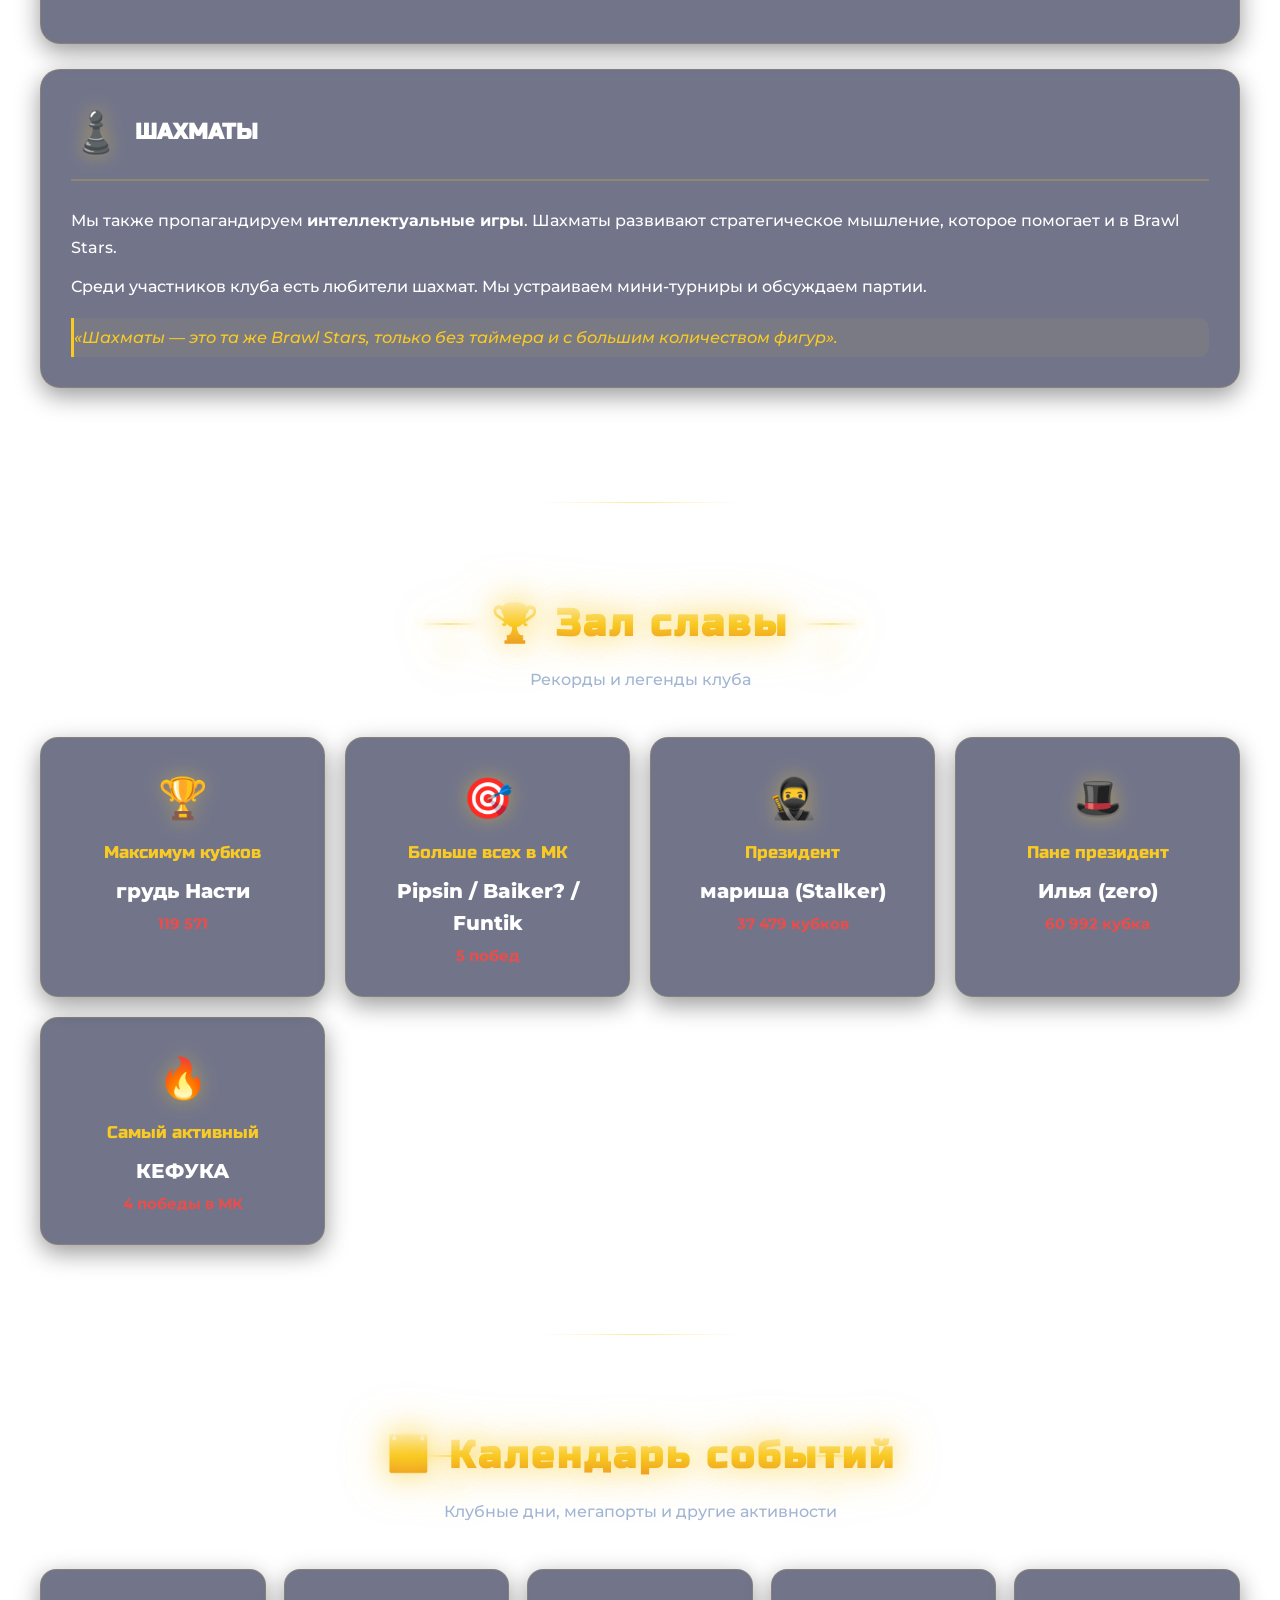
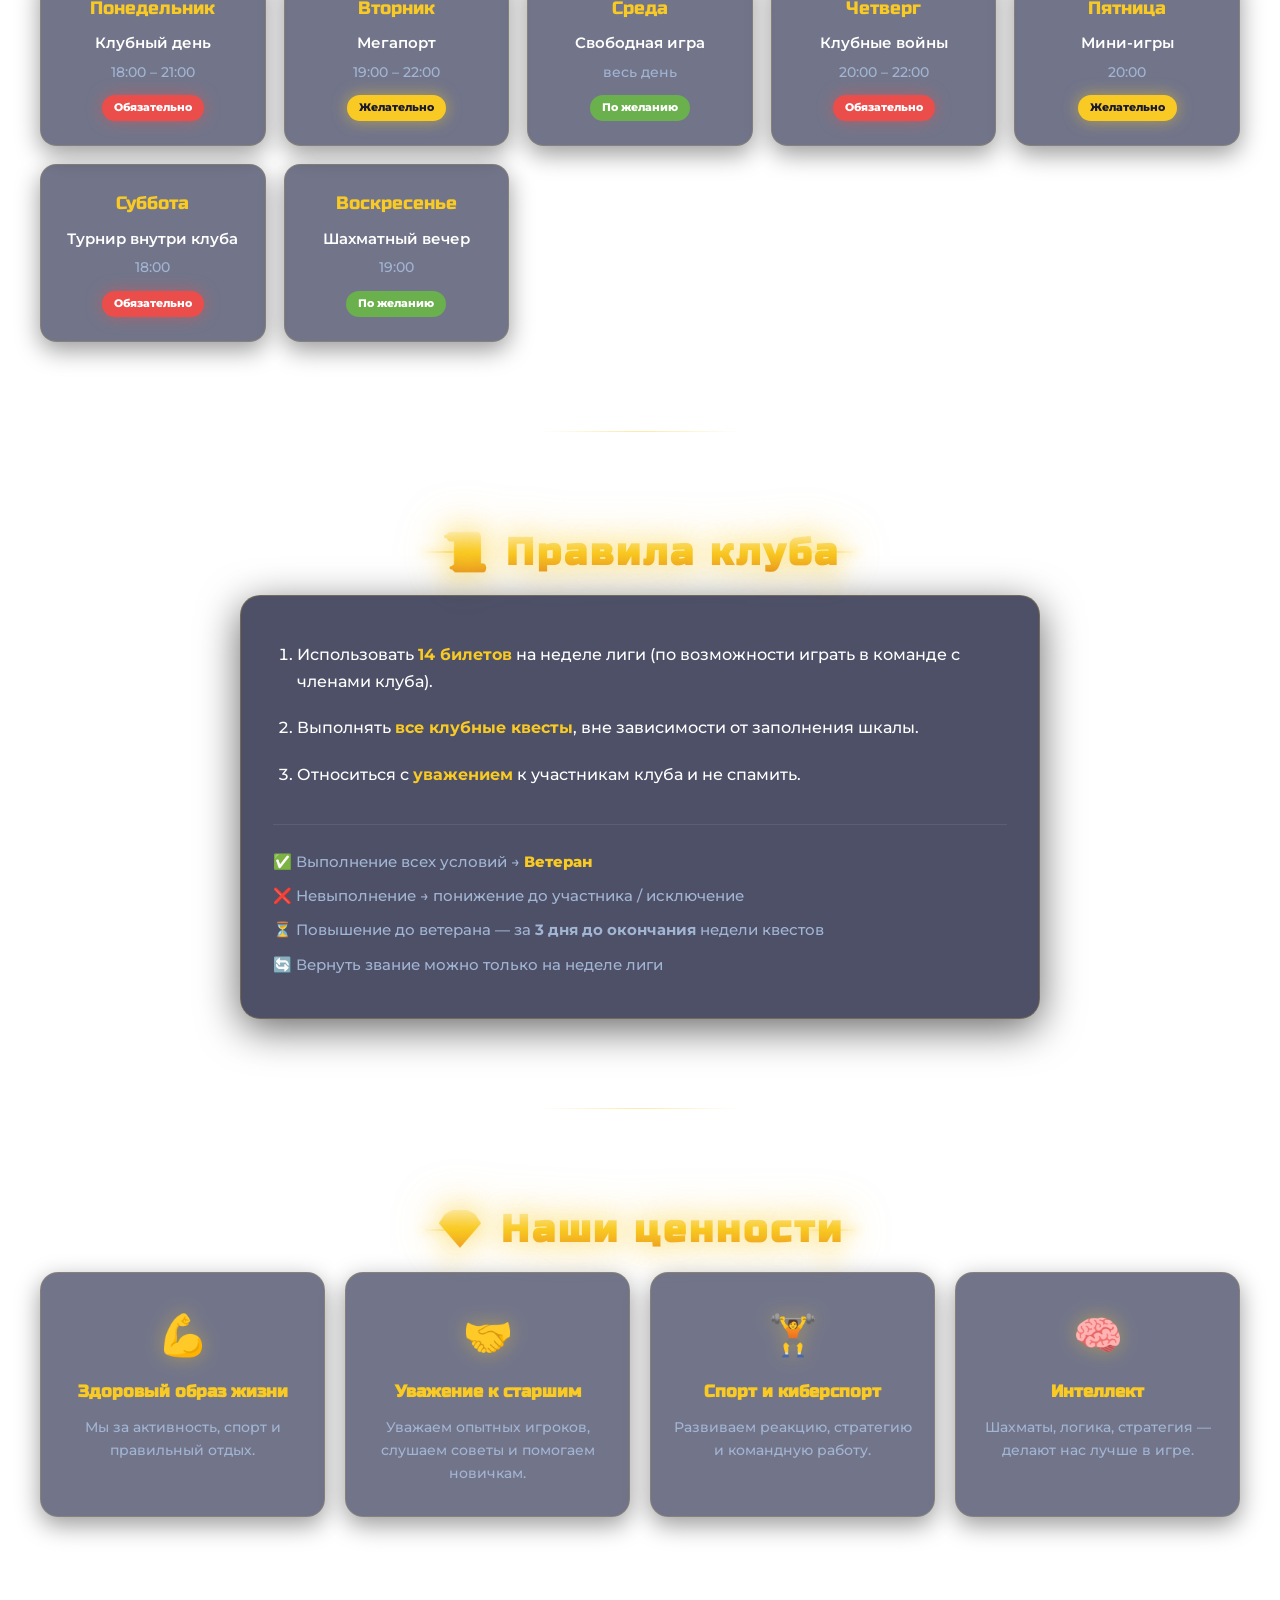
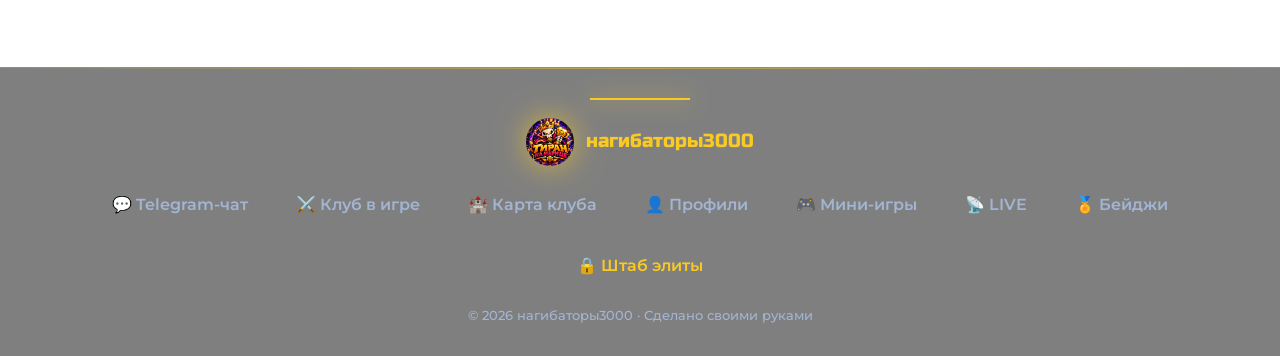
==== commit 20f500cd: "Добавил секцию 'Вступить в клуб' для привлечения новичков" ====
--- a/index.html
+++ b/index.html
@@ -112,6 +112,134 @@
             </div>
         </div>
     </section>
+    <!-- ============ ВСТУПИТЬ В КЛУБ ============ -->
+<section class="join-section" id="join">
+    <div class="container">
+        <div class="join-card">
+            <!-- Свечение и частицы -->
+            <div class="join-glow"></div>
+            <div class="join-particles">
+                <span class="join-particle">⚔️</span>
+                <span class="join-particle">🏆</span>
+                <span class="join-particle">👑</span>
+                <span class="join-particle">💎</span>
+                <span class="join-particle">🔥</span>
+                <span class="join-particle">⭐</span>
+            </div>
+
+            <!-- Корона -->
+            <div class="join-crown">👑</div>
+
+            <!-- Заголовок -->
+            <h2 class="join-title">ТРОН ЖДЁТ СВОЕГО ТИРАНА</h2>
+            <p class="join-subtitle">
+                Мы не просто клуб. Мы — <strong>цитадель</strong>, где побеждают сильнейшие.
+                Присоединяйся к тем, кто не сдаётся.
+            </p>
+
+            <!-- Преимущества -->
+            <div class="join-benefits">
+                <div class="join-benefit">
+                    <span class="join-benefit-icon">⚔️</span>
+                    <span class="join-benefit-value">30</span>
+                    <span class="join-benefit-label">бойцов</span>
+                </div>
+                <div class="join-benefit">
+                    <span class="join-benefit-icon">🏆</span>
+                    <span class="join-benefit-value">1.7М</span>
+                    <span class="join-benefit-label">кубков</span>
+                </div>
+                <div class="join-benefit">
+                    <span class="join-benefit-icon">🔥</span>
+                    <span class="join-benefit-value">24/7</span>
+                    <span class="join-benefit-label">активность</span>
+                </div>
+                <div class="join-benefit">
+                    <span class="join-benefit-icon">🎮</span>
+                    <span class="join-benefit-value">6</span>
+                    <span class="join-benefit-label">мини-игр</span>
+                </div>
+            </div>
+
+            <!-- Что тебя ждёт -->
+            <div class="join-features">
+                <div class="join-feature">
+                    <span class="join-feature-icon">🐷</span>
+                    <div>
+                        <div class="join-feature-title">Мегакопилка 100%</div>
+                        <div class="join-feature-desc">Каждую неделю закрываем до конца</div>
+                    </div>
+                </div>
+                <div class="join-feature">
+                    <span class="join-feature-icon">💬</span>
+                    <div>
+                        <div class="join-feature-title">Живой Telegram-чат</div>
+                        <div class="join-feature-desc">Движ, мемы и голосовые в мерпоре</div>
+                    </div>
+                </div>
+                <div class="join-feature">
+                    <span class="join-feature-icon">🏆</span>
+                    <div>
+                        <div class="join-feature-title">Внутренние турниры</div>
+                        <div class="join-feature-desc">Призы, рейтинг и зал славы клуба</div>
+                    </div>
+                </div>
+                <div class="join-feature">
+                    <span class="join-feature-icon">⚔️</span>
+                    <div>
+                        <div class="join-feature-title">Клубные войны</div>
+                        <div class="join-feature-desc">Играем в команде, побеждаем вместе</div>
+                    </div>
+                </div>
+            </div>
+
+            <!-- Кнопки -->
+            <div class="join-buttons">
+                <a href="https://link.brawlstars.com/invite/band/ru?tag=208PC0929&token=e7pmspne" 
+                   target="_blank" 
+                   class="join-btn join-btn-primary">
+                    <span class="btn-shimmer"></span>
+                    <span class="join-btn-icon">⚔️</span>
+                    <span>ВСТУПИТЬ В КЛУБ</span>
+                </a>
+                <a href="https://t.me/+DL9_0ZsiBn0zZGE6" 
+                   target="_blank" 
+                   class="join-btn join-btn-secondary">
+                    <span class="join-btn-icon">💬</span>
+                    <span>Telegram-чат</span>
+                </a>
+            </div>
+
+            <!-- Требования -->
+            <div class="join-requirements">
+                <div class="join-req-item">
+                    <span class="join-req-check">✓</span>
+                    <span>25 000+ кубков</span>
+                </div>
+                <div class="join-req-item">
+                    <span class="join-req-check">✓</span>
+                    <span>Активность в мерпоре</span>
+                </div>
+                <div class="join-req-item">
+                    <span class="join-req-check">✓</span>
+                    <span>Уважение к сокланам</span>
+                </div>
+                <div class="join-req-item">
+                    <span class="join-req-check">✓</span>
+                    <span>14 билетов в лиге</span>
+                </div>
+            </div>
+
+            <!-- Финальный призыв -->
+            <div class="join-cta">
+                <div class="join-cta-quote">
+                    «Один в поле не воин. Но 30 тиранов — это армия.»
+                </div>
+                <div class="join-cta-sign">— Клуб «Тиран на марше»</div>
+            </div>
+        </div>
+    </div>
+</section>
 
     <!-- ============ ТАЙМЕР ДО СОБЫТИЯ ============ -->
     <section class="event-timer-section" id="event-timer-container">
--- a/style.css
+++ b/style.css
@@ -1344,3 +1344,502 @@
     border: 3px solid var(--gold);
     box-shadow: 0 0 40px rgba(249, 202, 36, 0.6);
 }
+/* ============================================================
+   JOIN SECTION — Привлечение новых участников
+   ============================================================ */
+
+.join-section {
+    padding: 80px 20px;
+    position: relative;
+}
+
+.join-section::before {
+    content: '';
+    position: absolute;
+    inset: 0;
+    background: radial-gradient(ellipse at 50% 0%, rgba(255, 210, 63, 0.08), transparent 60%);
+    pointer-events: none;
+}
+
+.join-card {
+    max-width: 1000px;
+    margin: 0 auto;
+    padding: 60px 40px;
+    background: linear-gradient(135deg, 
+        rgba(16, 26, 61, 0.95), 
+        rgba(11, 18, 48, 0.98));
+    border: 2px solid rgba(255, 210, 63, 0.4);
+    border-radius: 32px;
+    position: relative;
+    overflow: hidden;
+    box-shadow: 
+        0 30px 80px rgba(0, 0, 0, 0.6),
+        0 0 60px rgba(255, 210, 63, 0.15),
+        inset 0 1px 0 rgba(255, 255, 255, 0.05);
+    text-align: center;
+}
+
+/* Светящаяся рамка сверху */
+.join-card::before {
+    content: '';
+    position: absolute;
+    top: 0;
+    left: 0;
+    right: 0;
+    height: 3px;
+    background: linear-gradient(90deg, 
+        transparent, 
+        #FFD23F 30%, 
+        #fff 50%, 
+        #FFD23F 70%, 
+        transparent);
+    animation: joinBorderGlow 4s ease-in-out infinite;
+}
+
+@keyframes joinBorderGlow {
+    0%, 100% { opacity: 0.6; }
+    50% { opacity: 1; }
+}
+
+/* ==================== СВЕЧЕНИЕ ==================== */
+.join-glow {
+    position: absolute;
+    top: -100px;
+    left: 50%;
+    transform: translateX(-50%);
+    width: 600px;
+    height: 300px;
+    background: radial-gradient(circle, rgba(255, 210, 63, 0.25), transparent 70%);
+    filter: blur(60px);
+    pointer-events: none;
+    animation: joinGlowPulse 5s ease-in-out infinite;
+}
+
+@keyframes joinGlowPulse {
+    0%, 100% { opacity: 0.6; transform: translateX(-50%) scale(1); }
+    50% { opacity: 1; transform: translateX(-50%) scale(1.1); }
+}
+
+/* ==================== ЧАСТИЦЫ ==================== */
+.join-particles {
+    position: absolute;
+    inset: 0;
+    pointer-events: none;
+    overflow: hidden;
+}
+
+.join-particle {
+    position: absolute;
+    font-size: 1.5rem;
+    opacity: 0.15;
+    filter: drop-shadow(0 0 15px rgba(255, 210, 63, 0.5));
+    animation: joinParticleFloat 15s ease-in-out infinite;
+}
+
+.join-particle:nth-child(1) { top: 10%; left: 5%; animation-delay: 0s; }
+.join-particle:nth-child(2) { top: 20%; right: 8%; animation-delay: 2s; }
+.join-particle:nth-child(3) { top: 60%; left: 10%; animation-delay: 4s; }
+.join-particle:nth-child(4) { top: 70%; right: 5%; animation-delay: 6s; }
+.join-particle:nth-child(5) { top: 40%; left: 3%; animation-delay: 8s; }
+.join-particle:nth-child(6) { top: 80%; right: 12%; animation-delay: 10s; }
+
+@keyframes joinParticleFloat {
+    0%, 100% { 
+        transform: translate(0, 0) rotate(0deg) scale(1); 
+        opacity: 0.15;
+    }
+    50% { 
+        transform: translate(30px, -40px) rotate(180deg) scale(1.3); 
+        opacity: 0.3;
+    }
+}
+
+/* ==================== КОРОНА ==================== */
+.join-crown {
+    font-size: 4.5rem;
+    margin-bottom: 20px;
+    filter: drop-shadow(0 0 40px rgba(255, 210, 63, 0.8));
+    animation: joinCrownFloat 3s ease-in-out infinite;
+    display: inline-block;
+}
+
+@keyframes joinCrownFloat {
+    0%, 100% { transform: translateY(0) rotate(-3deg); }
+    50% { transform: translateY(-12px) rotate(3deg); }
+}
+
+/* ==================== ЗАГОЛОВОК ==================== */
+.join-title {
+    font-family: 'Russo One', sans-serif;
+    font-size: clamp(1.8rem, 4vw, 2.8rem);
+    background: linear-gradient(180deg, #fff 0%, #FFD23F 50%, #FFB000 100%);
+    -webkit-background-clip: text;
+    background-clip: text;
+    -webkit-text-fill-color: transparent;
+    margin-bottom: 18px;
+    letter-spacing: 3px;
+    filter: drop-shadow(0 0 30px rgba(255, 210, 63, 0.5));
+    line-height: 1.1;
+}
+
+.join-subtitle {
+    font-size: clamp(0.95rem, 1.5vw, 1.15rem);
+    color: rgba(255, 255, 255, 0.8);
+    max-width: 700px;
+    margin: 0 auto 40px;
+    line-height: 1.6;
+}
+
+.join-subtitle strong {
+    color: #FFD23F;
+    font-weight: 800;
+}
+
+/* ==================== ПРЕИМУЩЕСТВА ==================== */
+.join-benefits {
+    display: grid;
+    grid-template-columns: repeat(4, 1fr);
+    gap: 16px;
+    margin-bottom: 40px;
+    max-width: 800px;
+    margin-left: auto;
+    margin-right: auto;
+}
+
+.join-benefit {
+    padding: 22px 14px;
+    background: rgba(255, 210, 63, 0.06);
+    border: 1px solid rgba(255, 210, 63, 0.2);
+    border-radius: 18px;
+    display: flex;
+    flex-direction: column;
+    align-items: center;
+    gap: 6px;
+    transition: all 0.35s cubic-bezier(0.16, 1, 0.3, 1);
+    position: relative;
+    overflow: hidden;
+}
+
+.join-benefit::before {
+    content: '';
+    position: absolute;
+    inset: 0;
+    background: radial-gradient(circle at 50% 0%, rgba(255, 210, 63, 0.15), transparent 70%);
+    opacity: 0;
+    transition: opacity 0.3s;
+    pointer-events: none;
+}
+
+.join-benefit:hover {
+    transform: translateY(-6px);
+    border-color: rgba(255, 210, 63, 0.5);
+    box-shadow: 0 15px 40px rgba(0, 0, 0, 0.4), 0 0 30px rgba(255, 210, 63, 0.3);
+}
+
+.join-benefit:hover::before { opacity: 1; }
+
+.join-benefit-icon {
+    font-size: 1.8rem;
+    filter: drop-shadow(0 0 12px rgba(255, 210, 63, 0.5));
+    position: relative;
+    z-index: 2;
+}
+
+.join-benefit-value {
+    font-family: 'Russo One', sans-serif;
+    font-size: 1.5rem;
+    color: #FFD23F;
+    line-height: 1;
+    text-shadow: 0 0 20px rgba(255, 210, 63, 0.6);
+    position: relative;
+    z-index: 2;
+}
+
+.join-benefit-label {
+    font-size: 0.72rem;
+    color: rgba(255, 255, 255, 0.6);
+    text-transform: uppercase;
+    letter-spacing: 1px;
+    position: relative;
+    z-index: 2;
+}
+
+/* ==================== ЧТО ЖДЁТ ==================== */
+.join-features {
+    display: grid;
+    grid-template-columns: repeat(2, 1fr);
+    gap: 14px;
+    margin-bottom: 45px;
+    max-width: 800px;
+    margin-left: auto;
+    margin-right: auto;
+    text-align: left;
+}
+
+.join-feature {
+    display: flex;
+    align-items: center;
+    gap: 14px;
+    padding: 16px 18px;
+    background: rgba(255, 255, 255, 0.03);
+    border: 1px solid rgba(255, 210, 63, 0.12);
+    border-radius: 14px;
+    transition: all 0.3s;
+}
+
+.join-feature:hover {
+    background: rgba(255, 210, 63, 0.06);
+    border-color: rgba(255, 210, 63, 0.3);
+    transform: translateX(6px);
+}
+
+.join-feature-icon {
+    font-size: 1.6rem;
+    flex-shrink: 0;
+    filter: drop-shadow(0 0 10px rgba(255, 210, 63, 0.4));
+}
+
+.join-feature-title {
+    font-family: 'Russo One', sans-serif;
+    font-size: 0.9rem;
+    color: #FFD23F;
+    margin-bottom: 3px;
+}
+
+.join-feature-desc {
+    font-size: 0.78rem;
+    color: rgba(255, 255, 255, 0.6);
+    line-height: 1.4;
+}
+
+/* ==================== КНОПКИ ==================== */
+.join-buttons {
+    display: flex;
+    gap: 16px;
+    justify-content: center;
+    flex-wrap: wrap;
+    margin-bottom: 35px;
+}
+
+.join-btn {
+    display: inline-flex;
+    align-items: center;
+    gap: 10px;
+    padding: 18px 42px;
+    border-radius: 50px;
+    font-family: 'Russo One', sans-serif;
+    font-size: 1rem;
+    font-weight: 900;
+    text-decoration: none;
+    letter-spacing: 1px;
+    transition: all 0.3s cubic-bezier(0.16, 1, 0.3, 1);
+    position: relative;
+    overflow: hidden;
+    cursor: pointer;
+    border: none;
+}
+
+.join-btn-primary {
+    background: linear-gradient(135deg, #FFD23F, #FFB000);
+    color: #0B1230;
+    box-shadow: 
+        0 10px 30px rgba(255, 210, 63, 0.4),
+        inset 0 1px 0 rgba(255, 255, 255, 0.3);
+    animation: joinBtnPulse 3s ease-in-out infinite;
+}
+
+@keyframes joinBtnPulse {
+    0%, 100% { box-shadow: 0 10px 30px rgba(255, 210, 63, 0.4), inset 0 1px 0 rgba(255, 255, 255, 0.3); }
+    50% { box-shadow: 0 10px 45px rgba(255, 210, 63, 0.8), inset 0 1px 0 rgba(255, 255, 255, 0.3); }
+}
+
+.join-btn-primary:hover {
+    transform: translateY(-4px) scale(1.03);
+    box-shadow: 
+        0 20px 50px rgba(255, 210, 63, 0.7),
+        inset 0 1px 0 rgba(255, 255, 255, 0.4);
+}
+
+.join-btn-primary:active {
+    transform: translateY(-1px) scale(0.98);
+}
+
+.join-btn-secondary {
+    background: transparent;
+    color: #FFD23F;
+    border: 2px solid #FFD23F;
+}
+
+.join-btn-secondary:hover {
+    background: rgba(255, 210, 63, 0.1);
+    transform: translateY(-4px);
+    box-shadow: 0 15px 40px rgba(255, 210, 63, 0.3);
+}
+
+.join-btn-icon {
+    font-size: 1.2rem;
+    position: relative;
+    z-index: 2;
+}
+
+.join-btn span:not(.join-btn-icon):not(.btn-shimmer) {
+    position: relative;
+    z-index: 2;
+}
+
+/* Shimmer на primary */
+.join-btn-primary .btn-shimmer {
+    position: absolute;
+    top: 0;
+    left: -100%;
+    width: 100%;
+    height: 100%;
+    background: linear-gradient(90deg, 
+        transparent, 
+        rgba(255, 255, 255, 0.6), 
+        transparent);
+    animation: joinBtnShimmer 3s infinite;
+    pointer-events: none;
+}
+
+@keyframes joinBtnShimmer {
+    0% { left: -100%; }
+    60%, 100% { left: 100%; }
+}
+
+/* ==================== ТРЕБОВАНИЯ ==================== */
+.join-requirements {
+    display: flex;
+    justify-content: center;
+    gap: 24px;
+    flex-wrap: wrap;
+    margin-bottom: 40px;
+    padding: 20px 0;
+    border-top: 1px solid rgba(255, 210, 63, 0.15);
+    border-bottom: 1px solid rgba(255, 210, 63, 0.15);
+}
+
+.join-req-item {
+    display: flex;
+    align-items: center;
+    gap: 8px;
+    font-size: 0.85rem;
+    color: rgba(255, 255, 255, 0.75);
+    font-weight: 600;
+}
+
+.join-req-check {
+    width: 22px;
+    height: 22px;
+    border-radius: 50%;
+    background: linear-gradient(135deg, #6AB04C, #2ECC71);
+    color: #fff;
+    display: inline-flex;
+    align-items: center;
+    justify-content: center;
+    font-size: 0.7rem;
+    font-weight: 900;
+    box-shadow: 0 0 12px rgba(106, 176, 76, 0.5);
+    flex-shrink: 0;
+}
+
+/* ==================== ФИНАЛЬНЫЙ ПРИЗЫВ ==================== */
+.join-cta {
+    padding: 25px;
+    background: rgba(255, 210, 63, 0.04);
+    border-radius: 18px;
+    border: 1px solid rgba(255, 210, 63, 0.15);
+    max-width: 700px;
+    margin: 0 auto;
+}
+
+.join-cta-quote {
+    font-family: 'Russo One', sans-serif;
+    font-size: clamp(1rem, 2vw, 1.25rem);
+    color: #FFD23F;
+    line-height: 1.5;
+    margin-bottom: 12px;
+    font-style: italic;
+    text-shadow: 0 0 20px rgba(255, 210, 63, 0.4);
+}
+
+.join-cta-sign {
+    font-size: 0.85rem;
+    color: rgba(255, 255, 255, 0.5);
+    letter-spacing: 1px;
+}
+
+/* ==================== АДАПТИВ ==================== */
+@media (max-width: 900px) {
+    .join-benefits {
+        grid-template-columns: repeat(2, 1fr);
+    }
+    
+    .join-features {
+        grid-template-columns: 1fr;
+    }
+}
+
+@media (max-width: 600px) {
+    .join-section {
+        padding: 50px 15px;
+    }
+    
+    .join-card {
+        padding: 40px 20px;
+        border-radius: 24px;
+    }
+    
+    .join-crown {
+        font-size: 3.5rem;
+    }
+    
+    .join-title {
+        letter-spacing: 1.5px;
+    }
+    
+    .join-benefit {
+        padding: 16px 10px;
+    }
+    
+    .join-benefit-icon {
+        font-size: 1.5rem;
+    }
+    
+    .join-benefit-value {
+        font-size: 1.2rem;
+    }
+    
+    .join-benefit-label {
+        font-size: 0.62rem;
+    }
+    
+    .join-btn {
+        width: 100%;
+        justify-content: center;
+        padding: 16px 24px;
+    }
+    
+    .join-requirements {
+        gap: 12px;
+        flex-direction: column;
+        align-items: flex-start;
+        padding: 18px 20px;
+    }
+    
+    .join-particles {
+        display: none;
+    }
+}
+
+/* ==================== REDUCED MOTION ==================== */
+@media (prefers-reduced-motion: reduce) {
+    .join-crown,
+    .join-glow,
+    .join-particle,
+    .join-btn-primary,
+    .join-btn-primary .btn-shimmer,
+    .join-card::before {
+        animation: none !important;
+    }
+}
